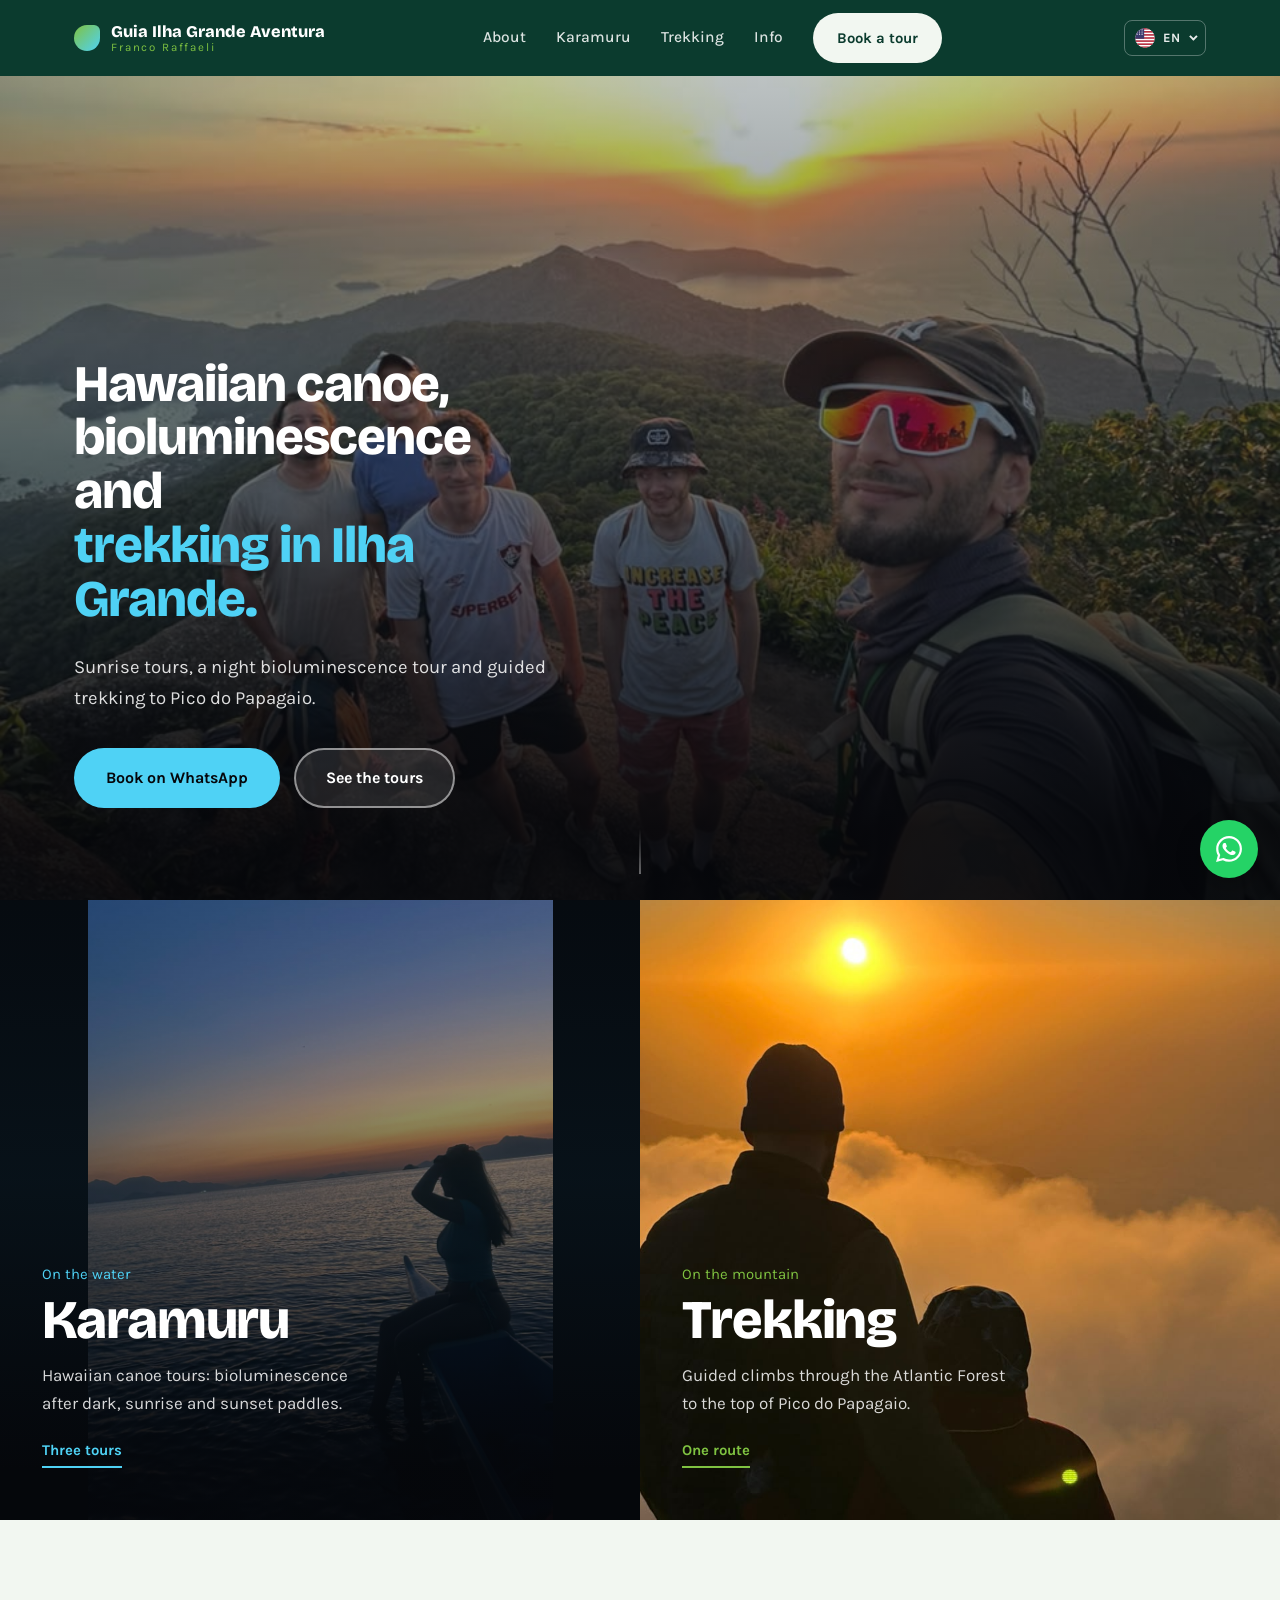
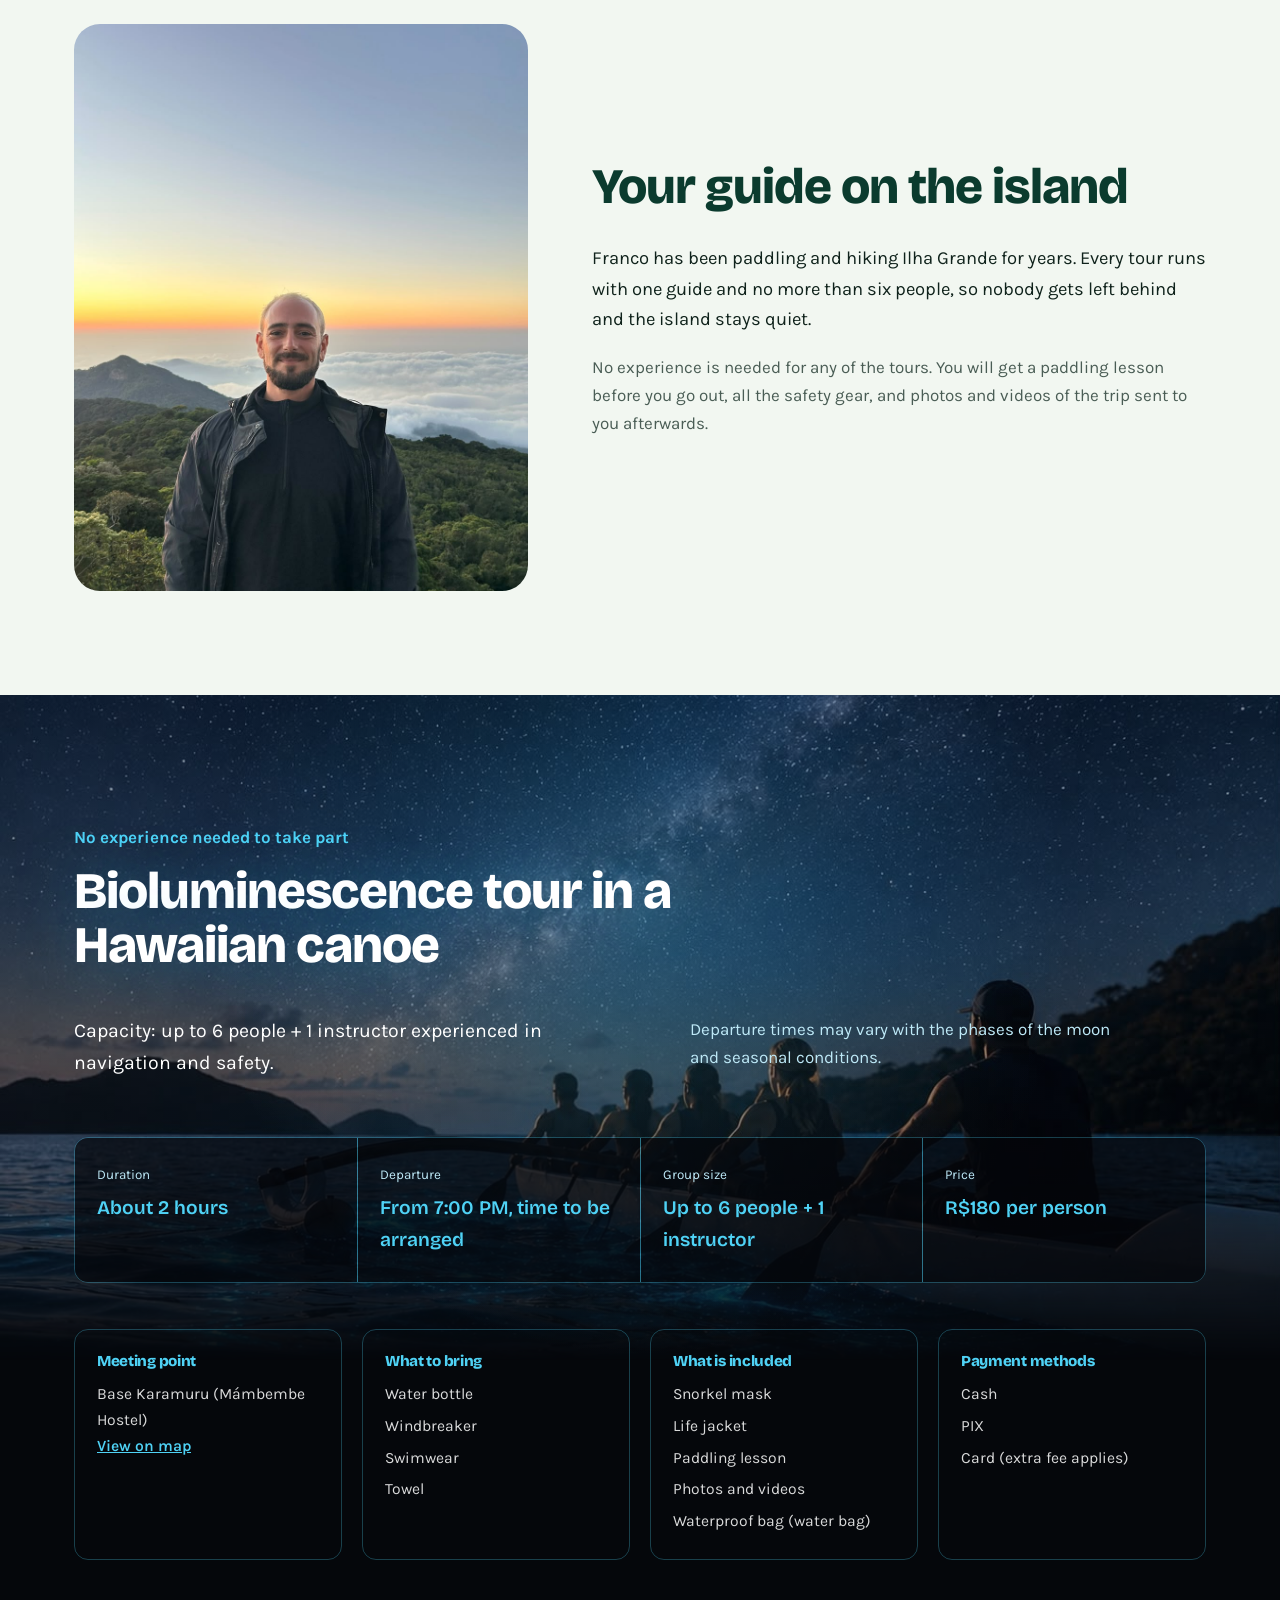
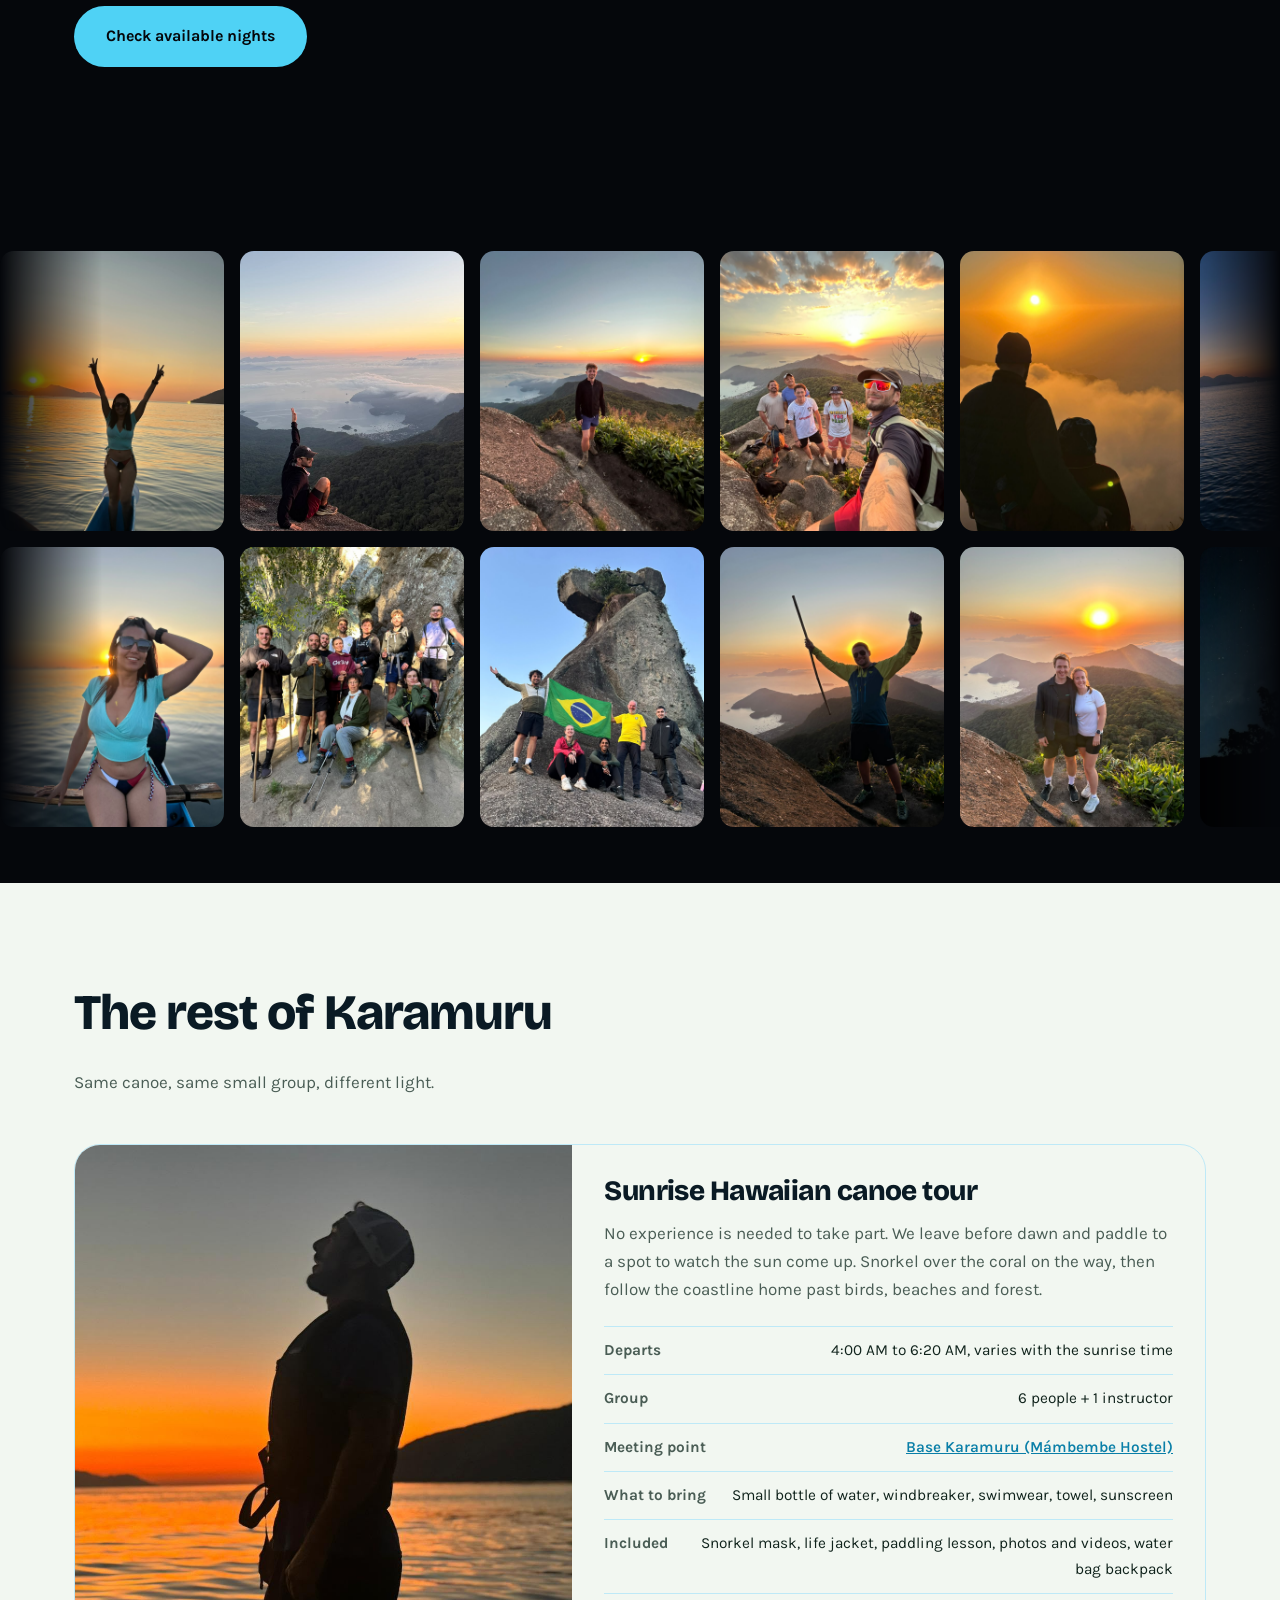
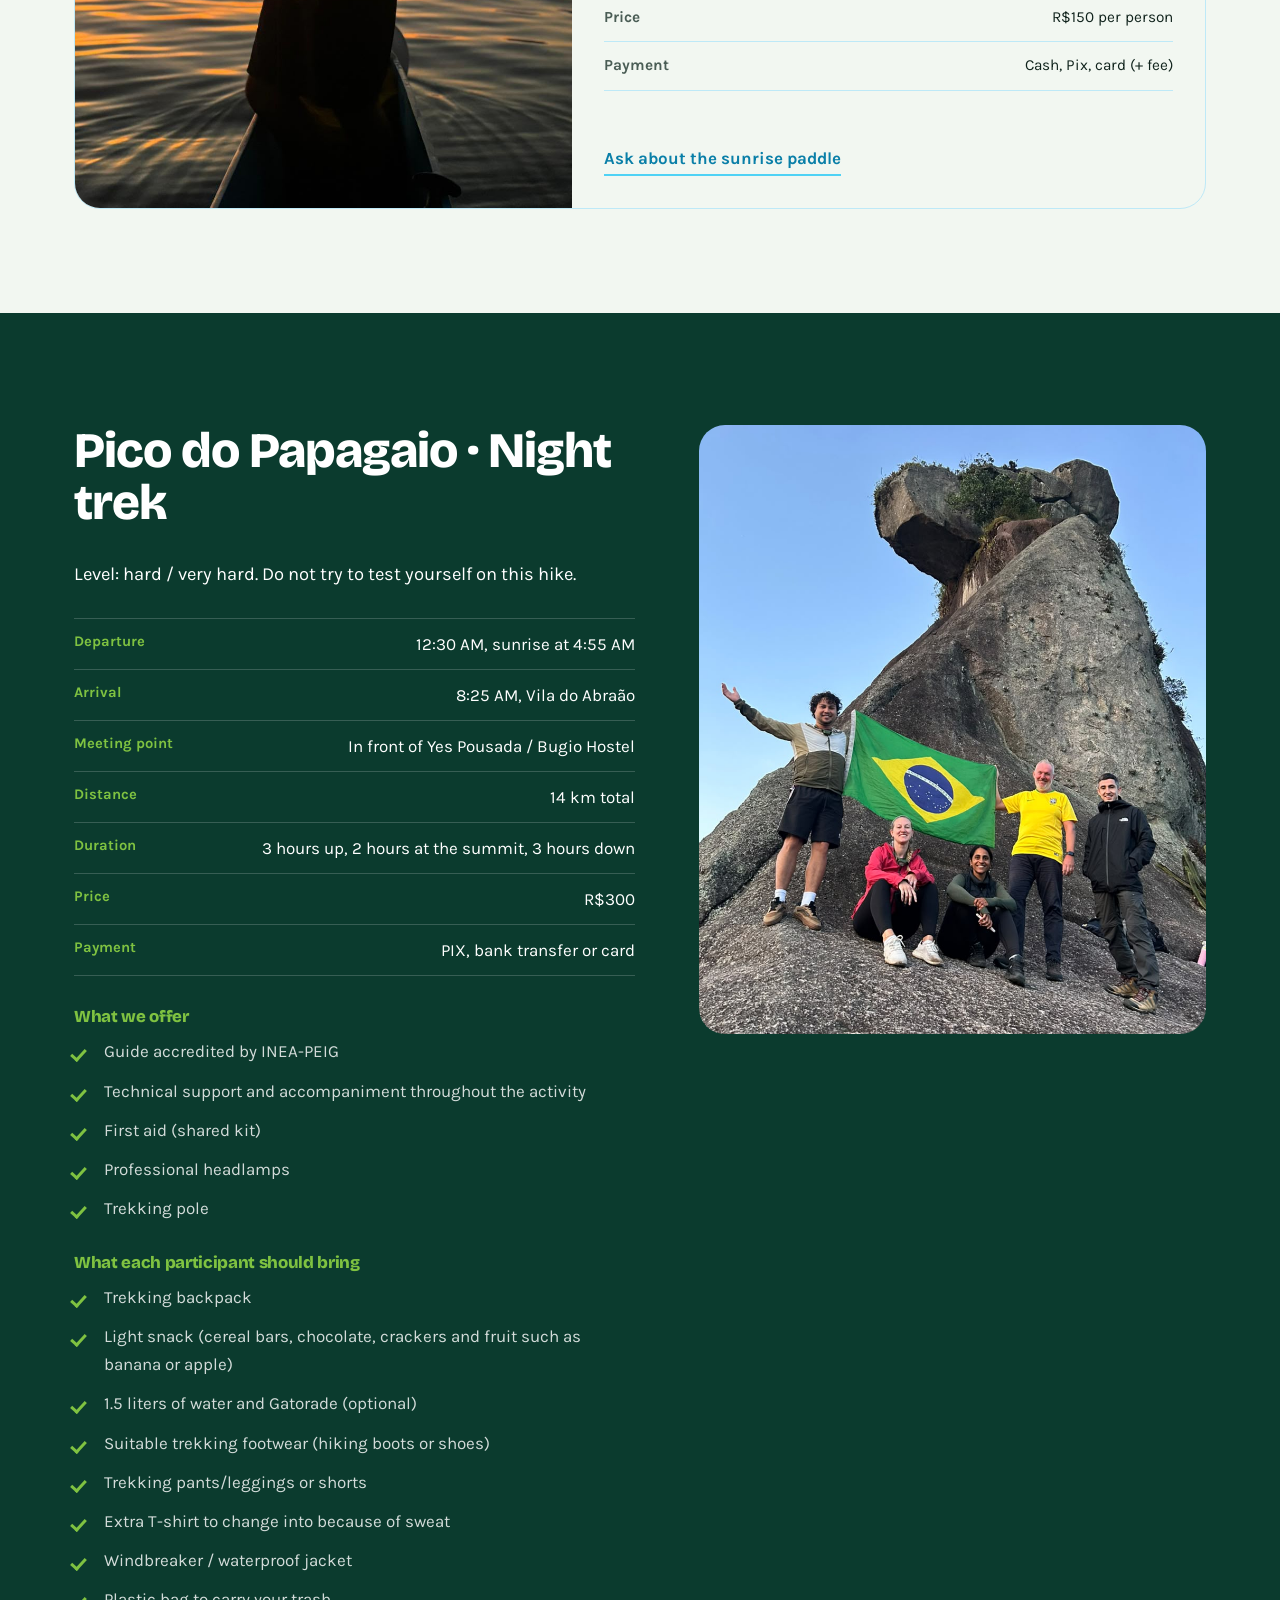
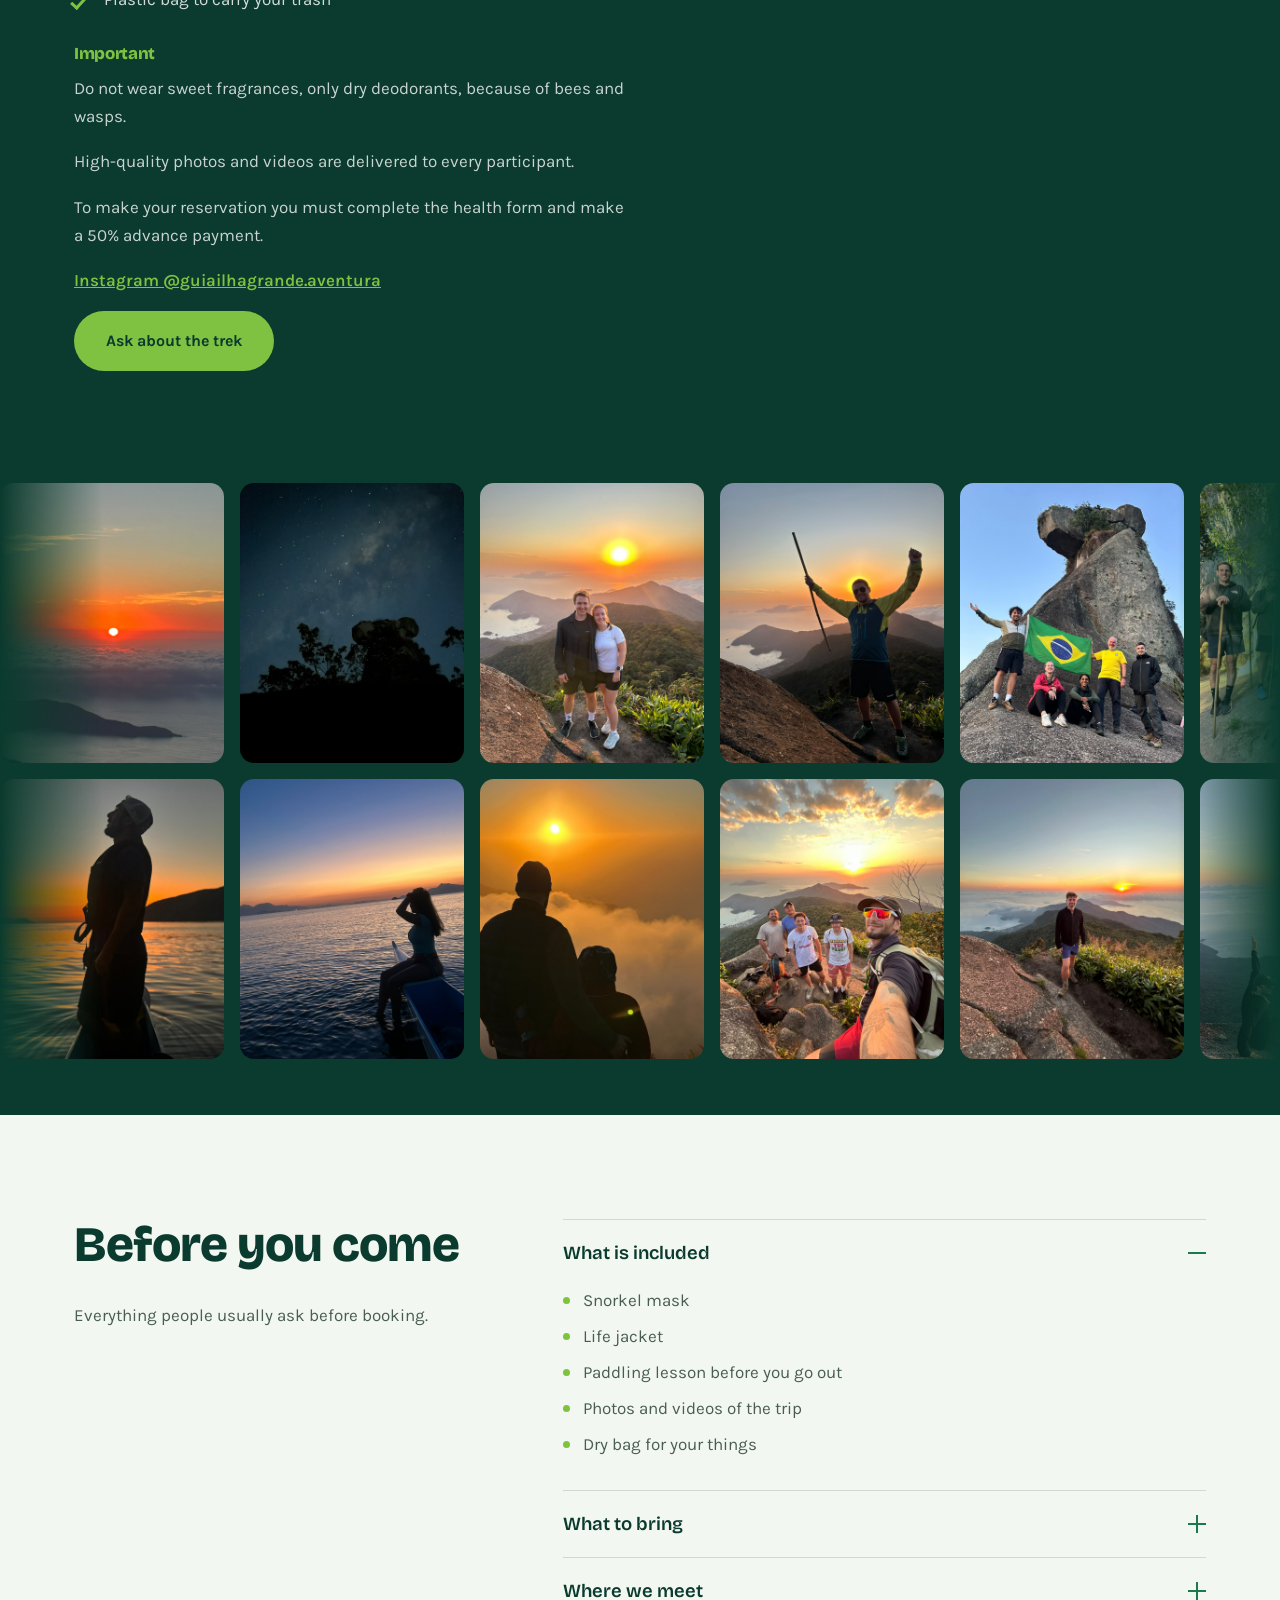
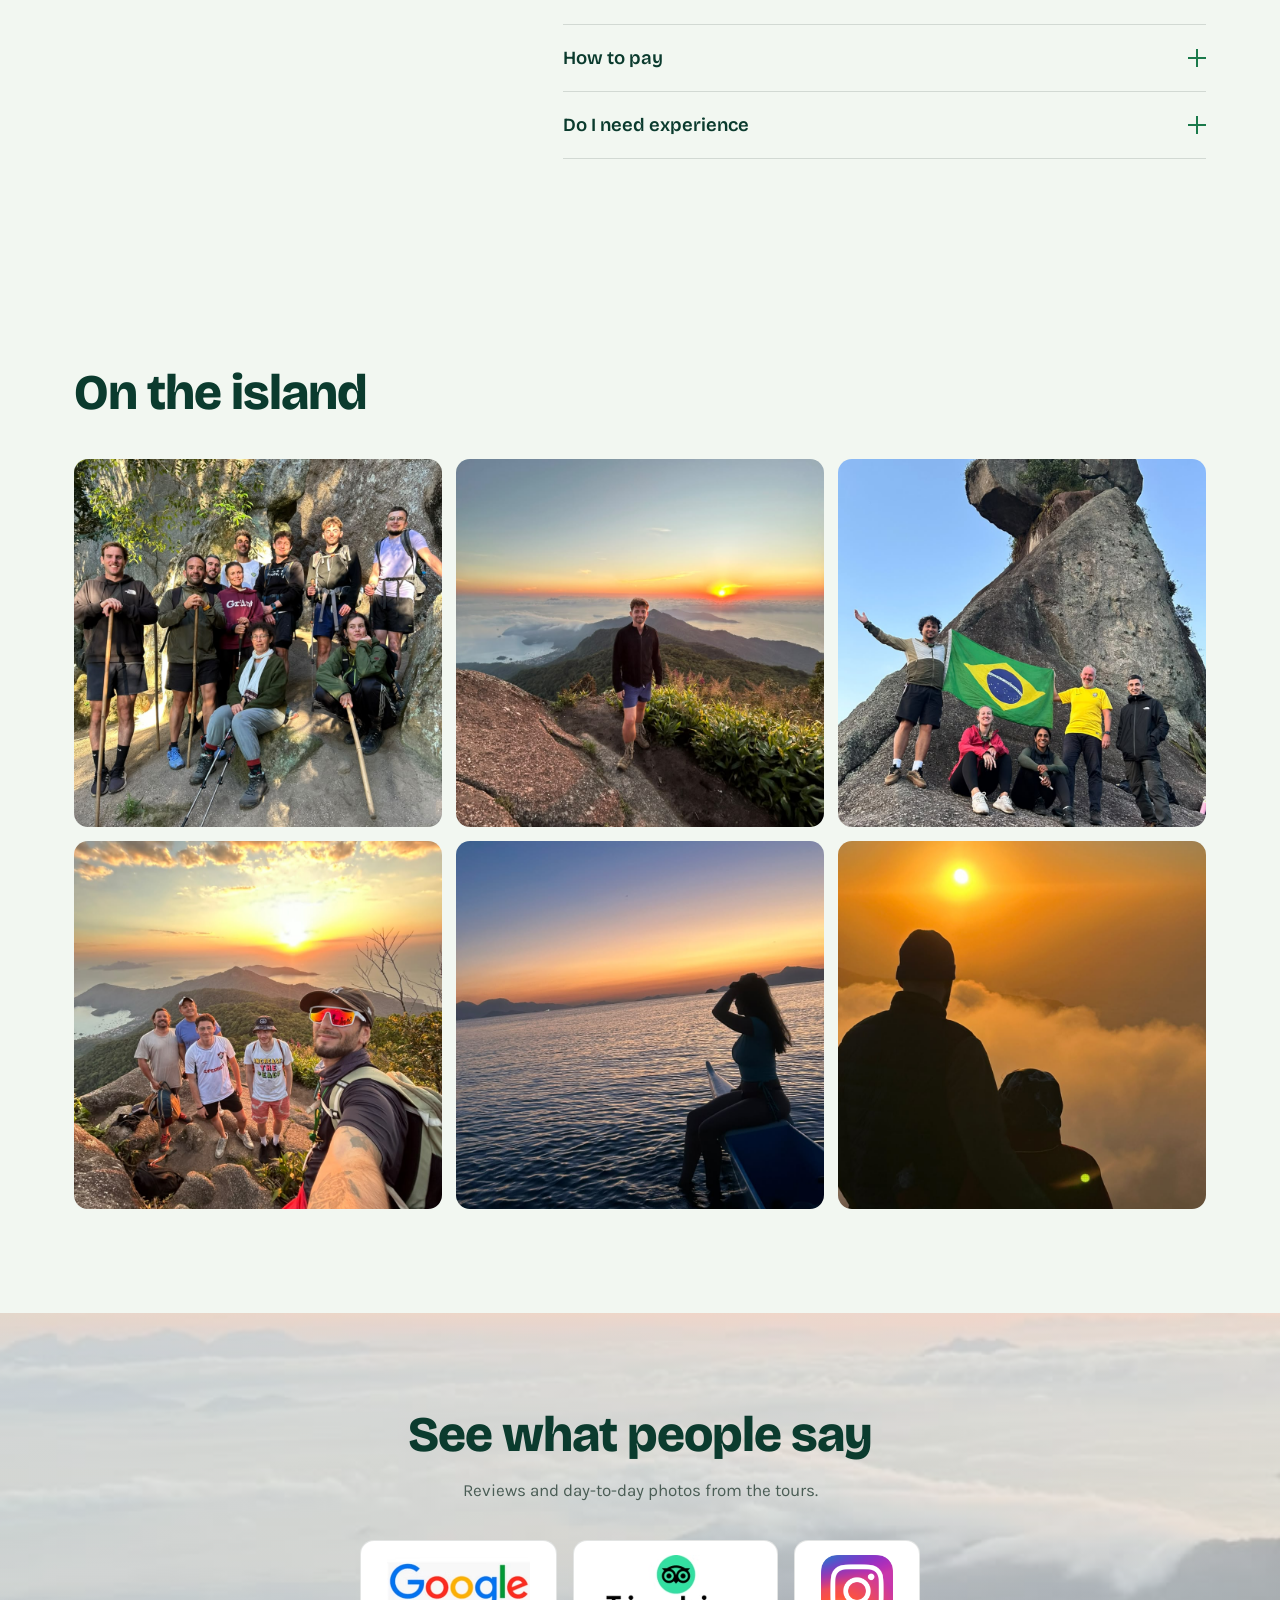
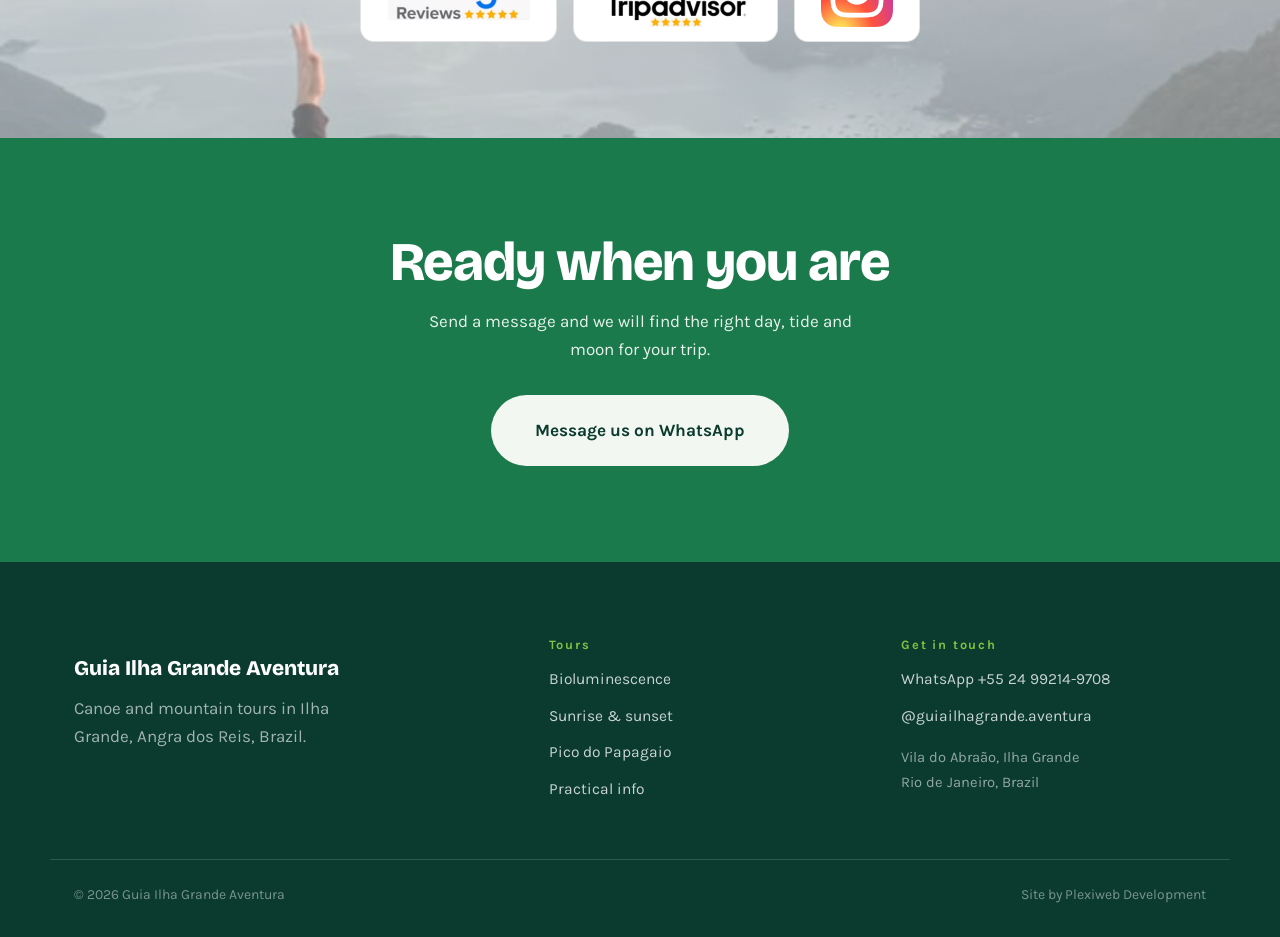
==== index.html @ 983dd250 "Selector de idioma desplegable, videos en tarjetas y ajustes de celular - Selector de idioma: lista " ====
<!DOCTYPE html>
<html lang="en">
<head>
<meta charset="UTF-8">
<meta name="viewport" content="width=device-width, initial-scale=1.0">
<!-- Google Tag Manager -->
<script>(function(w,d,s,l,i){w[l]=w[l]||[];w[l].push({'gtm.start':
new Date().getTime(),event:'gtm.js'});var f=d.getElementsByTagName(s)[0],
j=d.createElement(s),dl=l!='dataLayer'?'&l='+l:'';j.async=true;j.src=
'https://www.googletagmanager.com/gtm.js?id='+i+dl;f.parentNode.insertBefore(j,f);
})(window,document,'script','dataLayer','GTM-53CX2RSF');</script>
<!-- End Google Tag Manager -->

<!-- ==========================================================================
     COMENTARIO REEMPLAZO · SEO
     Cambiá el título y la descripción si querés otro enfoque.
     La descripción es lo que Google muestra debajo del título.
     ========================================================================== -->
<title>Guide Ilha Grande Adventure | Bioluminescent canoe and mountain tours</title>
<meta name="description" content="Small-group Hawaiian canoe and trekking tours in Ilha Grande, Brazil. Bioluminescent night paddles, sunrise trips and guided climbs to Pico do Papagaio.">
<meta name="theme-color" content="#0B3B2E">

<!-- ==========================================================================
     COMENTARIO REEMPLAZO · VISTA PREVIA AL COMPARTIR EL LINK
     Cuando alguien pega el link en WhatsApp o Instagram, se muestra esta info.
     Reemplazá la URL de og:url y og:image por las definitivas cuando publiques.
     La imagen debe ser de 1200x630 píxeles.
     ========================================================================== -->
<meta property="og:type" content="website">
<meta property="og:title" content="Guide Ilha Grande Adventure" data-i18n-attr="content:meta.ogtitle">
<meta property="og:description" content="Bioluminescent night paddles, sunrise canoe trips and guided treks in Ilha Grande, Brazil." data-i18n-attr="content:meta.ogdesc">
<meta property="og:url" content="https://uziel44.github.io/ilhagrande/">
<meta property="og:image" content="https://uziel44.github.io/ilhagrande/img/share-preview.jpg">
<meta property="og:locale" content="en_US">
<meta name="twitter:card" content="summary_large_image">

<link rel="icon" href="img/favicon.png" type="image/png">
<link rel="canonical" href="https://uziel44.github.io/ilhagrande/">

<link rel="preconnect" href="https://fonts.googleapis.com">
<link rel="preconnect" href="https://fonts.gstatic.com" crossorigin>
<link href="https://fonts.googleapis.com/css2?family=Bricolage+Grotesque:opsz,wght@12..96,400;12..96,600;12..96,800&family=Karla:wght@400;500;700&display=swap" rel="stylesheet">

<link rel="stylesheet" href="index.css?v=29">
</head>

<body>
<!-- Google Tag Manager (noscript) -->
<noscript><iframe src="https://www.googletagmanager.com/ns.html?id=GTM-53CX2RSF"
height="0" width="0" style="display:none;visibility:hidden"></iframe></noscript>
<!-- End Google Tag Manager (noscript) -->

<a class="skip-link" href="#main" data-i18n="skip">Skip to content</a>

<!-- ==========================================================================
     SECCIÓN 01 · HEADER FIJO
     ========================================================================== -->
<header class="site-header" id="siteHeader">
  <div class="wrap header__inner">

    <!-- COMENTARIO REEMPLAZO: si tenés logo gráfico, poné <img src="img/logo.svg" alt="Guia Ilha Grande Aventura"> acá dentro del <a> -->
    <a class="brand" href="#home">
      <span class="brand__mark" aria-hidden="true"></span>
      <span class="brand__text">
        <span class="brand__line1">Guia Ilha Grande Aventura</span>
        <span class="brand__line2">Franco Raffaeli</span>
      </span>
    </a>

    <nav class="nav" id="navMenu" aria-label="Main">
      <a class="nav__link" href="#about" data-i18n="nav.about">About</a>
      <a class="nav__link" href="#karamuru">Karamuru</a>
      <a class="nav__link" href="#trekking">Trekking</a>
      <a class="nav__link" href="#info">Info</a>
      <!-- COMENTARIO REEMPLAZO: número de WhatsApp. Formato: 55 + código de área + número, sin espacios ni signos. -->
      <a data-wa-key="wa.book" class="btn btn--light nav__cta" href="https://wa.me/5524992149708?text=Hi%20Franco%2C%20I%20was%20looking%20at%20the%20website..." target="_blank" rel="noopener" data-i18n="nav.book">Book a tour</a>
    </nav>

    <div class="lang" role="group" aria-label="Language" data-i18n-attr="aria-label:aria.lang">
      <button class="lang__toggle" type="button" aria-haspopup="listbox" aria-expanded="false" aria-label="Language" data-i18n-attr="aria-label:aria.lang">
        <span class="lang__current" data-lang-current><img class="lang__flag" src="img/flags/us.svg" alt="" width="20" height="20"><span>EN</span></span>
      </button>
      <div class="lang__list" role="listbox">
        <button class="lang__btn" type="button" role="option" lang="en" data-lang="en" aria-label="English" aria-pressed="true"><img class="lang__flag" src="img/flags/us.svg" alt="" width="20" height="20"><span>EN</span></button>
        <button class="lang__btn" type="button" role="option" lang="es" data-lang="es" aria-label="Español" aria-pressed="false"><img class="lang__flag" src="img/flags/es.svg" alt="" width="20" height="20"><span>ES</span></button>
        <button class="lang__btn" type="button" role="option" lang="pt" data-lang="pt" aria-label="Português" aria-pressed="false"><img class="lang__flag" src="img/flags/br.svg" alt="" width="20" height="20"><span>PT</span></button>
      </div>
    </div>

    <button class="burger" id="burger" aria-label="Open menu" aria-expanded="false" aria-controls="navMenu" data-i18n-attr="aria-label:aria.menu">
      <span></span><span></span><span></span>
    </button>

  </div>
</header>

<main id="main">

<!-- ==========================================================================
     SECCIÓN 02 · HERO
     ========================================================================== -->
<section class="hero" id="home">
  <!-- COMENTARIO REEMPLAZO: foto de fondo del hero. Editá la ruta en index.css, en la regla .hero__media -->
  <div class="hero__media" role="img" aria-label="Bioluminescent water around a Hawaiian canoe at night in Ilha Grande" data-i18n-attr="aria-label:aria.hero"></div>

  <div class="wrap hero__content">
    <h1 class="hero__title">
      <span class="line" data-i18n="hero.l1">Hawaiian canoe,</span>
      <span class="line" data-i18n="hero.l2">bioluminescence and</span>
      <span class="line" data-i18n="hero.l3">trekking in Ilha Grande.</span>
    </h1>
    <p class="hero__text" data-i18n="hero.text">
      Sunrise tours, a night bioluminescence tour and guided trekking
      to Pico do Papagaio.
    </p>
    <div class="hero__actions">
      <a data-wa-key="wa.book" class="btn btn--glow" href="https://wa.me/5524992149708?text=Hi%20Franco%2C%20I%20was%20looking%20at%20the%20website..." target="_blank" rel="noopener" data-i18n="hero.cta1">Book on WhatsApp</a>
      <a class="btn btn--ghost" href="#experiences" data-i18n="hero.cta2">See the tours</a>
    </div>
  </div>

  <a class="hero__scroll" href="#about" aria-label="Scroll to content" data-i18n-attr="aria-label:aria.scroll">
    <span class="hero__scroll-line" aria-hidden="true"></span>
  </a>
</section>

<!-- ==========================================================================
     SECCIÓN 04 · LAS DOS UNIDADES (bisagra verde / celeste)
     ========================================================================== -->
<section class="split" id="experiences">
  <h2 class="visually-hidden" data-i18n="split.h">Our two kinds of tours</h2>

  <a class="split__half split__half--water" href="#karamuru">
    <!-- COMENTARIO REEMPLAZO: foto de canoa -->
    <video class="split__img" autoplay muted loop playsinline preload="metadata" poster="11.jpeg" aria-hidden="true">
      <source src="img/biolumin.mp4" type="video/mp4">
    </video>
    <div class="split__body">
      <p class="split__kicker" data-i18n="split.k1">On the water</p>
      <h3 class="split__title" data-i18n="split.title1">Karamuru</h3>
      <p class="split__text" data-i18n="split.t1">Hawaiian canoe tours: bioluminescence after dark, sunrise and sunset paddles.</p>
      <span class="split__cue" data-i18n="split.c1">Three tours</span>
    </div>
  </a>

  <a class="split__half split__half--forest" href="#trekking">
    <!-- COMENTARIO REEMPLAZO: foto de montaña o sendero -->
    <video class="split__img" autoplay muted loop playsinline preload="metadata" poster="09.jpeg" aria-hidden="true">
      <source src="img/trek.mp4" type="video/mp4">
    </video>
    <div class="split__body">
      <p class="split__kicker" data-i18n="split.k2">On the mountain</p>
      <h3 class="split__title" data-i18n="split.title2">Trekking</h3>
      <p class="split__text" data-i18n="split.t2">Guided climbs through the Atlantic Forest to the top of Pico do Papagaio.</p>
      <span class="split__cue" data-i18n="split.c2">One route</span>
    </div>
  </a>
</section>


<!-- ==========================================================================
     SECCIÓN 03 · ABOUT / EL GUÍA
     ========================================================================== -->
<section class="about" id="about">
  <div class="wrap about__grid">

    <figure class="about__photo">
      <!-- COMENTARIO REEMPLAZO: foto de Franco. Formato vertical funciona mejor. -->
      <img src="img/franco.jpeg" alt="Franco Raffaeli, local guide in Ilha Grande" width="720" height="900" loading="lazy" data-i18n-attr="alt:alt.franco">
    </figure>

    <div class="about__body">
      <h2 class="h2" data-i18n="about.h">Your guide on the island</h2>
      <p class="lead" data-i18n="about.lead">
        Franco has been paddling and hiking Ilha Grande for years. Every tour runs
        with one guide and no more than six people, so nobody gets left behind and
        the island stays quiet.
      </p>
      <p data-i18n="about.p">
        No experience is needed for any of the tours. You will get a paddling lesson
        before you go out, all the safety gear, and photos and videos of the trip
        sent to you afterwards.
      </p>
    </div>

  </div>
</section>





<!-- ==========================================================================
     SECCIÓN 05 · BIOLUMINISCENCIA · PRODUCTO ESTRELLA
     Zona celeste sobre negro. Es la sección más importante de la web.
     ========================================================================== -->
<section class="glow" id="bioluminescence">
  <div class="glow__aura" aria-hidden="true"></div>

  <div class="wrap glow__inner">
    <p class="glow__kicker" data-i18n="glow.k">No experience needed to take part</p>

    <h2 class="glow__title" data-i18n="glow.h">Bioluminescence tour in a Hawaiian canoe</h2>

    <div class="glow__cols">
      <p class="glow__lead" data-i18n="glow.lead">
        Capacity: up to 6 people + 1 instructor experienced in navigation and safety.
      </p>
      <p class="glow__note" data-i18n="glow.note">
        Departure times may vary with the phases of the moon and seasonal conditions.
      </p>
    </div>

    <dl class="facts">
      <div class="facts__item">
        <dt data-i18n="f.dur">Duration</dt>
        <dd data-i18n="f.dur.v">About 2 hours</dd>
      </div>
      <div class="facts__item">
        <dt data-i18n="f.dep">Departure</dt>
        <dd data-i18n="f.dep.v">From 7:00 PM, time to be arranged</dd>
      </div>
      <div class="facts__item">
        <dt data-i18n="f.grp">Group size</dt>
        <dd data-i18n="f.grp.v">Up to 6 people + 1 instructor</dd>
      </div>
      <!-- COMENTARIO REEMPLAZO: si no querés publicar el precio, cambiá "R$180" por "Ask us" -->
      <div class="facts__item">
        <dt data-i18n="f.price">Price</dt>
        <dd data-i18n="f.price.v">R$180 per person</dd>
      </div>
    </dl>

    <div class="glow__info">
      <div class="glow__card">
        <h3 data-i18n="g.meet.h">Meeting point</h3>
        <p>Base Karamuru (Mámbembe Hostel)<br><a href="https://maps.app.goo.gl/CwGMLt3do7X1GwkY7?g_st=iwb" target="_blank" rel="noopener" data-i18n="g.meet.map">View on map</a></p>
      </div>
      <div class="glow__card">
        <h3 data-i18n="g.bring.h">What to bring</h3>
        <ul>
          <li data-i18n="g.b1">Water bottle</li>
          <li data-i18n="g.b2">Windbreaker</li>
          <li data-i18n="g.b3">Swimwear</li>
          <li data-i18n="g.b4">Towel</li>
        </ul>
      </div>
      <div class="glow__card">
        <h3 data-i18n="g.inc.h">What is included</h3>
        <ul>
          <li data-i18n="g.i1">Snorkel mask</li>
          <li data-i18n="g.i2">Life jacket</li>
          <li data-i18n="g.i3">Paddling lesson</li>
          <li data-i18n="g.i4">Photos and videos</li>
          <li data-i18n="g.i5">Waterproof bag (water bag)</li>
        </ul>
      </div>
      <div class="glow__card">
        <h3 data-i18n="g.pay.h">Payment methods</h3>
        <ul>
          <li data-i18n="g.p1">Cash</li>
          <li data-i18n="g.p2">PIX</li>
          <li data-i18n="g.p3">Card (extra fee applies)</li>
        </ul>
      </div>
    </div>

    <a data-wa-key="wa.glow" class="btn btn--glow" href="https://wa.me/5524992149708?text=Hi%20Franco%2C%20I%20was%20looking%20at%20the%20website..." target="_blank" rel="noopener" data-i18n="glow.cta">Check available nights</a>
  </div>
</section>


<!-- ==========================================================================
     CARRUSEL HORIZONTAL · 2 filas en sentidos contrarios (misma lógica que Miyen DJ)
     ========================================================================== -->
<section class="hcar">
  <div class="hcar__grid">
      <div class="hcar__col" aria-hidden="true">
        <div class="hcar__track ">
        <img src="01.jpeg" alt="" loading="lazy" decoding="async">
        <img src="03.jpeg" alt="" loading="lazy" decoding="async">
        <img src="05.jpeg" alt="" loading="lazy" decoding="async">
        <img src="07.jpeg" alt="" loading="lazy" decoding="async">
        <img src="09.jpeg" alt="" loading="lazy" decoding="async">
        <img src="11.jpeg" alt="" loading="lazy" decoding="async">
        <img src="13.jpeg" alt="" loading="lazy" decoding="async">
        <img src="01.jpeg" alt="" loading="lazy" decoding="async">
        <img src="03.jpeg" alt="" loading="lazy" decoding="async">
        <img src="05.jpeg" alt="" loading="lazy" decoding="async">
        <img src="07.jpeg" alt="" loading="lazy" decoding="async">
        <img src="09.jpeg" alt="" loading="lazy" decoding="async">
        <img src="11.jpeg" alt="" loading="lazy" decoding="async">
        <img src="13.jpeg" alt="" loading="lazy" decoding="async">
        </div>
      </div>
      <div class="hcar__col" aria-hidden="true">
        <div class="hcar__track hcar__track--down">
        <img src="02.jpeg" alt="" loading="lazy" decoding="async">
        <img src="04.jpeg" alt="" loading="lazy" decoding="async">
        <img src="06.jpeg" alt="" loading="lazy" decoding="async">
        <img src="08.jpeg" alt="" loading="lazy" decoding="async">
        <img src="10.jpeg" alt="" loading="lazy" decoding="async">
        <img src="12.jpeg" alt="" loading="lazy" decoding="async">
        <img src="14.jpeg" alt="" loading="lazy" decoding="async">
        <img src="02.jpeg" alt="" loading="lazy" decoding="async">
        <img src="04.jpeg" alt="" loading="lazy" decoding="async">
        <img src="06.jpeg" alt="" loading="lazy" decoding="async">
        <img src="08.jpeg" alt="" loading="lazy" decoding="async">
        <img src="10.jpeg" alt="" loading="lazy" decoding="async">
        <img src="12.jpeg" alt="" loading="lazy" decoding="async">
        <img src="14.jpeg" alt="" loading="lazy" decoding="async">
        </div>
      </div>
  </div>
</section>

<!-- ==========================================================================
     SECCIÓN 06 · KARAMURU · AMANECER Y ATARDECER
     ========================================================================== -->
<section class="tours" id="karamuru">
  <div class="wrap">
    <div class="section-head">
      <h2 class="h2" data-i18n="tours.h">The rest of Karamuru</h2>
      <p class="section-head__text" data-i18n="tours.t">
        Same canoe, same small group, different light.
      </p>
    </div>

    <div class="tours__grid">

      <article class="tour">
        <!-- COMENTARIO REEMPLAZO: foto del amanecer -->
        <img class="tour__img" src="13.jpeg" alt="Sunrise from a Hawaiian canoe in Ilha Grande" width="900" height="600" loading="lazy" data-i18n-attr="alt:alt.sunrise">
        <div class="tour__body">
          <h3 class="tour__title" data-i18n="sr.h">Sunrise Hawaiian canoe tour</h3>
          <p class="tour__text" data-i18n="sr.t">
            No experience is needed to take part. We leave before dawn and paddle to a spot to watch the sun come up.
            Snorkel over the coral on the way, then follow the coastline home
            past birds, beaches and forest.
          </p>
          <ul class="tour__meta">
            <li data-i18n="sr.m1"><span>Departs</span> 4:00 AM to 6:20 AM, varies with the sunrise time</li>
            <li data-i18n="sr.m2"><span>Group</span> 6 people + 1 instructor</li>
            <li><span data-i18n="sr.m4">Meeting point</span> <a href="https://maps.app.goo.gl/CwGMLt3do7X1GwkY7?g_st=iwb" target="_blank" rel="noopener">Base Karamuru (Mámbembe Hostel)</a></li>
            <li data-i18n="sr.m5"><span>What to bring</span> Small bottle of water, windbreaker, swimwear, towel, sunscreen</li>
            <li data-i18n="sr.m6"><span>Included</span> Snorkel mask, life jacket, paddling lesson, photos and videos, water bag backpack</li>
            <li data-i18n="sr.m3"><span>Price</span> R$150 per person</li>
            <li data-i18n="sr.m7"><span>Payment</span> Cash, Pix, card (+ fee)</li>
          </ul>
          <a data-wa-key="wa.sunrise" class="link-cta" href="https://wa.me/5524992149708?text=Hi%20Franco%2C%20I%20was%20looking%20at%20the%20website..." target="_blank" rel="noopener" data-i18n="sr.cta">Ask about the sunrise paddle</a>
        </div>
      </article>


    </div>
  </div>
</section>


<!-- ==========================================================================
     SECCIÓN 07 · TREKKING · PICO DO PAPAGAIO
     ========================================================================== -->
<section class="trek" id="trekking">
  <div class="wrap trek__grid">

    <div class="trek__body">
      <h2 class="h2 h2--light" data-i18n="trek.h">Pico do Papagaio · Night trek</h2>
      <p class="lead" data-i18n="trek.lead">Level: hard / very hard. Do not try to test yourself on this hike.</p>

      <dl class="trek__meta">
        <div><dt data-i18n="tk.dep">Departure</dt><dd data-i18n="tk.dep.v">12:30 AM, sunrise at 4:55 AM</dd></div>
        <div><dt data-i18n="tk.arr">Arrival</dt><dd data-i18n="tk.arr.v">8:25 AM, Vila do Abraão</dd></div>
        <div><dt data-i18n="tk.meet">Meeting point</dt><dd data-i18n="tk.meet.v">In front of Yes Pousada / Bugio Hostel</dd></div>
        <div><dt data-i18n="tk.dist">Distance</dt><dd data-i18n="tk.dist.v">14 km total</dd></div>
        <div><dt data-i18n="tk.dur">Duration</dt><dd data-i18n="tk.dur.v">3 hours up, 2 hours at the summit, 3 hours down</dd></div>
        <div><dt data-i18n="tk.price">Price</dt><dd data-i18n="tk.price.v">R$300</dd></div>
        <div><dt data-i18n="tk.pay">Payment</dt><dd data-i18n="tk.pay.v">PIX, bank transfer or card</dd></div>
      </dl>

      <h3 class="trek__h" data-i18n="tk.off.h">What we offer</h3>
      <ul class="ticks ticks--light">
          <li data-i18n="tk.o1">Guide accredited by INEA-PEIG</li>
          <li data-i18n="tk.o2">Technical support and accompaniment throughout the activity</li>
          <li data-i18n="tk.o3">First aid (shared kit)</li>
          <li data-i18n="tk.o4">Professional headlamps</li>
          <li data-i18n="tk.o5">Trekking pole</li>
      </ul>

      <h3 class="trek__h" data-i18n="tk.bring.h">What each participant should bring</h3>
      <ul class="ticks ticks--light">
          <li data-i18n="tk.b1">Trekking backpack</li>
          <li data-i18n="tk.b2">Light snack (cereal bars, chocolate, crackers and fruit such as banana or apple)</li>
          <li data-i18n="tk.b3">1.5 liters of water and Gatorade (optional)</li>
          <li data-i18n="tk.b4">Suitable trekking footwear (hiking boots or shoes)</li>
          <li data-i18n="tk.b5">Trekking pants/leggings or shorts</li>
          <li data-i18n="tk.b6">Extra T-shirt to change into because of sweat</li>
          <li data-i18n="tk.b7">Windbreaker / waterproof jacket</li>
          <li data-i18n="tk.b8">Plastic bag to carry your trash</li>
      </ul>

      <h3 class="trek__h" data-i18n="tk.imp.h">Important</h3>
      <p data-i18n="tk.imp">Do not wear sweet fragrances, only dry deodorants, because of bees and wasps.</p>
      <p data-i18n="trek.p">High-quality photos and videos are delivered to every participant.</p>
      <p data-i18n="tk.book">To make your reservation you must complete the health form and make a 50% advance payment.</p>
      <p><a href="https://www.instagram.com/guiailhagrande.aventura/" target="_blank" rel="noopener">Instagram @guiailhagrande.aventura</a></p>

      <a data-wa-key="wa.trek" class="btn btn--frond" href="https://wa.me/5524992149708?text=Hi%20Franco%2C%20I%20was%20looking%20at%20the%20website..." target="_blank" rel="noopener" data-i18n="trek.cta">Ask about the trek</a>
    </div>

    <figure class="trek__photo">
      <!-- COMENTARIO REEMPLAZO: foto de la cima o del sendero -->
      <img src="06.jpeg" alt="Panoramic view from Pico do Papagaio over Ilha Grande" width="1000" height="1200" loading="lazy" data-i18n-attr="alt:alt.trek">
    </figure>

  </div>
</section>


<!-- ==========================================================================
     CARRUSEL HORIZONTAL 2 · al final de Trekking (fondo verde)
     ========================================================================== -->
<section class="hcar hcar--forest">
  <div class="hcar__grid">
      <div class="hcar__col" aria-hidden="true">
        <div class="hcar__track">
        <img src="14.jpeg" alt="" loading="lazy" decoding="async">
        <img src="12.jpeg" alt="" loading="lazy" decoding="async">
        <img src="10.jpeg" alt="" loading="lazy" decoding="async">
        <img src="08.jpeg" alt="" loading="lazy" decoding="async">
        <img src="06.jpeg" alt="" loading="lazy" decoding="async">
        <img src="04.jpeg" alt="" loading="lazy" decoding="async">
        <img src="02.jpeg" alt="" loading="lazy" decoding="async">
        <img src="14.jpeg" alt="" loading="lazy" decoding="async">
        <img src="12.jpeg" alt="" loading="lazy" decoding="async">
        <img src="10.jpeg" alt="" loading="lazy" decoding="async">
        <img src="08.jpeg" alt="" loading="lazy" decoding="async">
        <img src="06.jpeg" alt="" loading="lazy" decoding="async">
        <img src="04.jpeg" alt="" loading="lazy" decoding="async">
        <img src="02.jpeg" alt="" loading="lazy" decoding="async">
        </div>
      </div>
      <div class="hcar__col" aria-hidden="true">
        <div class="hcar__track hcar__track--down">
        <img src="13.jpeg" alt="" loading="lazy" decoding="async">
        <img src="11.jpeg" alt="" loading="lazy" decoding="async">
        <img src="09.jpeg" alt="" loading="lazy" decoding="async">
        <img src="07.jpeg" alt="" loading="lazy" decoding="async">
        <img src="05.jpeg" alt="" loading="lazy" decoding="async">
        <img src="03.jpeg" alt="" loading="lazy" decoding="async">
        <img src="01.jpeg" alt="" loading="lazy" decoding="async">
        <img src="13.jpeg" alt="" loading="lazy" decoding="async">
        <img src="11.jpeg" alt="" loading="lazy" decoding="async">
        <img src="09.jpeg" alt="" loading="lazy" decoding="async">
        <img src="07.jpeg" alt="" loading="lazy" decoding="async">
        <img src="05.jpeg" alt="" loading="lazy" decoding="async">
        <img src="03.jpeg" alt="" loading="lazy" decoding="async">
        <img src="01.jpeg" alt="" loading="lazy" decoding="async">
        </div>
      </div>
  </div>
</section>

<!-- ==========================================================================
     SECCIÓN 08 · PRACTICAL INFO · ACORDEÓN
     ========================================================================== -->
<section class="info" id="info">
  <div class="wrap info__grid">

    <div class="info__intro">
      <h2 class="h2" data-i18n="info.h">Before you come</h2>
      <p data-i18n="info.p">Everything people usually ask before booking.</p>
    </div>

    <div class="accordion" id="accordion">

      <div class="acc">
        <button class="acc__head" type="button" aria-expanded="true" data-acc="a1">
          <span data-i18n="a1.h">What is included</span>
          <span class="acc__icon" aria-hidden="true"></span>
        </button>
        <div class="acc__panel" id="a1">
          <div class="acc__inner">
            <ul>
              <li data-i18n="a1.1">Snorkel mask</li>
              <li data-i18n="a1.2">Life jacket</li>
              <li data-i18n="a1.3">Paddling lesson before you go out</li>
              <li data-i18n="a1.4">Photos and videos of the trip</li>
              <li data-i18n="a1.5">Dry bag for your things</li>
            </ul>
          </div>
        </div>
      </div>

      <div class="acc">
        <button class="acc__head" type="button" aria-expanded="false" data-acc="a2">
          <span data-i18n="a2.h">What to bring</span>
          <span class="acc__icon" aria-hidden="true"></span>
        </button>
        <div class="acc__panel" id="a2">
          <div class="acc__inner">
            <p data-i18n="a2.1">A small bottle of water, a windbreaker, swimwear and a towel.</p>
            <p data-i18n="a2.2">For the sunrise paddle, bring sunscreen as well.</p>
          </div>
        </div>
      </div>

      <div class="acc">
        <button class="acc__head" type="button" aria-expanded="false" data-acc="a3">
          <span data-i18n="a3.h">Where we meet</span>
          <span class="acc__icon" aria-hidden="true"></span>
        </button>
        <div class="acc__panel" id="a3">
          <div class="acc__inner">
            <p data-i18n="a3.1">Base Karamuru (Mámbembe Hostel), Vila do Abraão, Ilha Grande.</p>
            <p><a class="link-cta" href="https://maps.app.goo.gl/CwGMLt3do7X1GwkY7?g_st=iwb" target="_blank" rel="noopener" data-i18n="a3.2">Open the meeting point in Google Maps</a></p>
          </div>
        </div>
      </div>

      <div class="acc">
        <button class="acc__head" type="button" aria-expanded="false" data-acc="a4">
          <span data-i18n="a4.h">How to pay</span>
          <span class="acc__icon" aria-hidden="true"></span>
        </button>
        <div class="acc__panel" id="a4">
          <div class="acc__inner">
            <p data-i18n="a4.1">Cash, Pix, or card with a small processing fee.</p>
            <p data-i18n="a4.2">You pay on the day, at the meeting point.</p>
          </div>
        </div>
      </div>

      <div class="acc">
        <button class="acc__head" type="button" aria-expanded="false" data-acc="a5">
          <span data-i18n="a5.h">Do I need experience</span>
          <span class="acc__icon" aria-hidden="true"></span>
        </button>
        <div class="acc__panel" id="a5">
          <div class="acc__inner">
            <p data-i18n="a5.1">No. None of the tours need previous experience.</p>
            <p data-i18n="a5.2">Every canoe trip starts with a paddling lesson, and the guide is with the group the whole time.</p>
          </div>
        </div>
      </div>

    </div>
  </div>
</section>


<!-- ==========================================================================
     SECCIÓN 09 · GALERÍA
     ========================================================================== -->
<section class="gallery">
  <div class="wrap">
    <h2 class="h2 gallery__title" data-i18n="gal.h">On the island</h2>

    <!-- COMENTARIO REEMPLAZO: reemplazá las 6 fotos. Cuadradas o casi cuadradas funcionan mejor. -->
    <div class="gallery__grid">
      <img src="04.jpeg" alt="Canoe group on the water" width="800" height="800" loading="lazy" data-i18n-attr="alt:alt.g1">
      <img src="05.jpeg" alt="Forest trail in Ilha Grande" width="800" height="800" loading="lazy" data-i18n-attr="alt:alt.g2">
      <img src="06.jpeg" alt="Snorkelling over coral" width="800" height="800" loading="lazy" data-i18n-attr="alt:alt.g3">
      <img src="07.jpeg" alt="View from the summit" width="800" height="800" loading="lazy" data-i18n-attr="alt:alt.g4">
      <img src="11.jpeg" alt="Sunset from the canoe" width="800" height="800" loading="lazy" data-i18n-attr="alt:alt.g5">
      <img src="09.jpeg" alt="Beach in Ilha Grande" width="800" height="800" loading="lazy" data-i18n-attr="alt:alt.g6">
    </div>
  </div>
</section>


<!-- ==========================================================================
     SECCIÓN 10 · CONFIANZA
     Muestra dónde se puede verificar la operación. Sin testimonios inventados.

     COMENTARIO REEMPLAZO: cuando tengas 3 reseñas REALES de clientes,
     descomentá el bloque de testimonios que está más abajo y completalo.
     ========================================================================== -->
<section class="trust">
  <div class="wrap">
    <h2 class="h2 trust__title" data-i18n="trust.h">See what people say</h2>
    <p class="trust__text" data-i18n="trust.p">Reviews and day-to-day photos from the tours.</p>

    <div class="trust__links">
      <a class="trust__logo" href="https://maps.app.goo.gl/CwGMLt3do7X1GwkY7?g_st=iwb" target="_blank" rel="noopener">
        <img src="img/google.avif" alt="Google Reviews" height="90" loading="lazy">
      </a>
      <a class="trust__logo" href="https://www.tripadvisor.com.br/Attraction_Review-g303497-d1752263-Reviews-Pico_do_Papagaio-Ilha_Grande_Angra_Dos_Reis_State_of_Rio_de_Janeiro.html" target="_blank" rel="noopener">
        <img src="img/trip.avif" alt="Tripadvisor" height="90" loading="lazy">
      </a>
      <a class="trust__logo" href="https://www.instagram.com/karamuru.ig" target="_blank" rel="noopener">
        <img src="img/insta.png" alt="Instagram @karamuru.ig" height="90" loading="lazy">
      </a>
    </div>

    <!--
    BLOQUE DE TESTIMONIOS · DESCOMENTAR CUANDO TENGAS RESEÑAS REALES
    <div class="quotes">
      <blockquote class="quote">
        <p>Texto real de la reseña.</p>
        <cite>Nombre, País</cite>
      </blockquote>
      <blockquote class="quote">
        <p>Texto real de la reseña.</p>
        <cite>Nombre, País</cite>
      </blockquote>
      <blockquote class="quote">
        <p>Texto real de la reseña.</p>
        <cite>Nombre, País</cite>
      </blockquote>
    </div>
    -->
  </div>
</section>


<!-- ==========================================================================
     SECCIÓN 11 · CTA FINAL
     ========================================================================== -->
<section class="cta" id="book">
  <div class="wrap cta__inner">
    <h2 class="cta__title" data-i18n="cta.h">Ready when you are</h2>
    <p class="cta__text" data-i18n="cta.t">
      Send a message and we will find the right day, tide and moon for your trip.
    </p>
    <a data-wa-key="wa.book" class="btn btn--light btn--big" href="https://wa.me/5524992149708?text=Hi%20Franco%2C%20I%20was%20looking%20at%20the%20website..." target="_blank" rel="noopener" data-i18n="cta.b">Message us on WhatsApp</a>
  </div>
</section>

</main>


<!-- ==========================================================================
     SECCIÓN 12 · FOOTER
     ========================================================================== -->
<footer class="site-footer">
  <div class="wrap footer__grid">

    <div class="footer__brand">
      <span class="brand__mark" aria-hidden="true"></span>
      <p class="footer__name">Guia Ilha Grande Aventura</p>
      <p class="footer__blurb" data-i18n="foot.blurb">
        Canoe and mountain tours in Ilha Grande, Angra dos Reis, Brazil.
      </p>
    </div>

    <nav class="footer__col" aria-label="Footer">
      <h3 class="footer__head" data-i18n="foot.tours">Tours</h3>
      <a href="#bioluminescence" data-i18n="foot.l1">Bioluminescence</a>
      <a href="#karamuru" data-i18n="foot.l2">Sunrise &amp; sunset</a>
      <a href="#trekking">Pico do Papagaio</a>
      <a href="#info" data-i18n="foot.l4">Practical info</a>
    </nav>

    <div class="footer__col">
      <h3 class="footer__head" data-i18n="foot.touch">Get in touch</h3>
      <!-- COMENTARIO REEMPLAZO: número de WhatsApp definitivo en el href y en el texto -->
      <a data-wa-key="wa.book" href="https://wa.me/5524992149708?text=Hi%20Franco%2C%20I%20was%20looking%20at%20the%20website..." target="_blank" rel="noopener">WhatsApp +55 24 99214-9708</a>
      <a href="https://www.instagram.com/guiailhagrande.aventura" target="_blank" rel="noopener">@guiailhagrande.aventura</a>
      <p class="footer__plain" data-i18n="foot.addr">Vila do Abraão, Ilha Grande<br>Rio de Janeiro, Brazil</p>
    </div>

  </div>

  <div class="wrap footer__base">
    <p>&copy; <span id="year">2026</span> Guia Ilha Grande Aventura</p>
    <p data-i18n="foot.site">Site by Plexiweb Development</p>
  </div>
</footer>


<!-- Botón flotante de WhatsApp -->
<a data-wa-key="wa.book" class="wa" href="https://wa.me/5524992149708?text=Hi%20Franco%2C%20I%20was%20looking%20at%20the%20website..." target="_blank" rel="noopener" aria-label="Message us on WhatsApp" data-i18n-attr="aria-label:aria.wa">
  <svg viewBox="0 0 24 24" width="26" height="26" fill="currentColor" aria-hidden="true">
    <path d="M17.472 14.382c-.297-.149-1.758-.867-2.03-.967-.273-.099-.471-.148-.67.15-.197.297-.767.966-.94 1.164-.173.199-.347.223-.644.075-.297-.15-1.255-.463-2.39-1.475-.883-.788-1.48-1.761-1.653-2.059-.173-.297-.018-.458.13-.606.134-.133.298-.347.446-.52.149-.174.198-.298.298-.497.099-.198.05-.371-.025-.52-.075-.149-.669-1.612-.916-2.207-.242-.579-.487-.5-.669-.51-.173-.008-.371-.01-.57-.01-.198 0-.52.074-.792.372-.272.297-1.04 1.016-1.04 2.479 0 1.462 1.065 2.875 1.213 3.074.149.198 2.096 3.2 5.077 4.487.709.306 1.262.489 1.694.625.712.227 1.36.195 1.871.118.571-.085 1.758-.719 2.006-1.413.248-.694.248-1.289.173-1.413-.074-.124-.272-.198-.57-.347M12.05 21.785h-.004a9.87 9.87 0 01-5.031-1.378l-.361-.214-3.741.982.998-3.648-.235-.374a9.86 9.86 0 01-1.51-5.26c.001-5.45 4.436-9.884 9.888-9.884 2.64 0 5.122 1.03 6.988 2.898a9.825 9.825 0 012.893 6.994c-.003 5.45-4.437 9.884-9.885 9.884m8.413-18.297A11.815 11.815 0 0012.05 0C5.495 0 .16 5.335.157 11.892c0 2.096.547 4.142 1.588 5.945L.057 24l6.305-1.654a11.882 11.882 0 005.683 1.448h.005c6.554 0 11.89-5.335 11.893-11.893a11.821 11.821 0 00-3.48-8.413z"/>
  </svg>
</a>

<script src="i18n.js?v=24"></script>
<script src="index.js?v=3" defer></script>
</body>
</html>
---- index.css ----
/* ==========================================================================
   GUIA ILHA GRANDE AVENTURA
   Hoja de estilos única.

   ORGANIZACIÓN DEL ARCHIVO
   1.  Variables (las dos paletas)
   2.  Reset y base
   3.  Utilidades y componentes compartidos
   4.  Header y navegación
   5.  Hero
   6.  About
   7.  Split (las dos unidades)
   8.  Bioluminiscencia  ← zona celeste sobre negro
   9.  Tours de canoa    ← zona celeste
   10. Trekking          ← zona verde
   11. Info / acordeón
   12. Galería
   13. Confianza
   14. CTA final
   15. Footer y botón flotante
   16. Responsive
   ========================================================================== */


/* ==========================================================================
   1. VARIABLES
   COMENTARIO REEMPLAZO: acá cambiás TODOS los colores de la web de una vez.
   ========================================================================== */
:root {

  /* --- ZONA A · Verde selva. Marca general y trekking --- */
  --forest:  #0B3B2E;   /* verde profundo, fondos plenos */
  --jungle:  #1B7A4B;   /* verde tropical, botones y enlaces */
  --frond:   #7FC241;   /* verde fresco, acentos */
  --mist:    #F2F7F1;   /* fondo claro con tinte verde */
  --paper:   #F2F7F1;
  --ink:     #10231C;   /* texto principal */
  --ink-soft:#4A5D55;   /* texto secundario */

  /* --- ZONA B · Karamuru. Celeste, blanco y negro --- */
  --abyss:   #05070B;   /* negro de la noche */
  --glow:    #4FD2F5;   /* celeste brillante */
  --shallow: #BEE9F7;   /* celeste claro para textos */
  --deep-sea:#0A1A24;   /* azul casi negro, fondos secundarios */

  /* --- Medidas --- */
  --wrap: 1180px;
  --pad: 24px;
  --radius: 14px;
  --radius-lg: 26px;

  /* --- Tipografía --- */
  --display: "Bricolage Grotesque", Georgia, serif;
  --body: "Karla", system-ui, -apple-system, sans-serif;
}


/* ==========================================================================
   2. RESET Y BASE
   ========================================================================== */
*, *::before, *::after { box-sizing: border-box; }

html {
  scroll-behavior: smooth;
  /* compensa la altura del header fijo al saltar a una sección */
  scroll-padding-top: 84px;
}

body {
  margin: 0;
  font-family: var(--body);
  font-size: 17px;
  line-height: 1.65;
  color: var(--ink);
  background: var(--paper);
  -webkit-font-smoothing: antialiased;
}

/* height:auto es imprescindible: las imágenes llevan atributos width y height
   en el HTML (sirven para que la página no salte al cargar), y sin esta línea
   esa altura fija le gana al aspect-ratio y las fotos salen deformadas. */
img { max-width: 100%; height: auto; display: block; }

a { color: inherit; }

h1, h2, h3 {
  font-family: var(--display);
  font-weight: 800;
  line-height: 1.05;
  letter-spacing: -0.02em;
  margin: 0;
}

p { margin: 0 0 1em; }

ul { margin: 0; padding: 0; list-style: none; }

:focus-visible {
  outline: 3px solid var(--frond);
  outline-offset: 3px;
}

.skip-link {
  position: absolute;
  left: -9999px;
  top: 0;
  background: var(--forest);
  color: #fff;
  padding: 12px 18px;
  z-index: 200;
}
.skip-link:focus { left: 0; }

.visually-hidden {
  position: absolute;
  width: 1px; height: 1px;
  overflow: hidden;
  clip: rect(0 0 0 0);
  white-space: nowrap;
}


/* ==========================================================================
   3. UTILIDADES Y COMPONENTES COMPARTIDOS
   ========================================================================== */
.wrap {
  width: 100%;
  max-width: var(--wrap);
  margin: 0 auto;
  padding: 0 var(--pad);
}

/* Sin esto, una foto grande agranda su columna y descuadra la grilla.
   Es el error de maquetación más común con CSS Grid e imágenes. */
.about__grid > *,
.trek__grid > *,
.info__grid > *,
.tours__grid > *,
.glow__cols > *,
.footer__grid > * { min-width: 0; }

.h2 {
  font-size: clamp(2rem, 5vw, 3.1rem);
  color: var(--forest);
  margin-bottom: 0.6em;
}
.h2--light { color: #fff; }

.lead {
  font-size: 1.15rem;
  color: var(--ink);
}

.section-head { max-width: 620px; margin-bottom: 48px; }
.section-head__text { color: var(--ink-soft); margin: 0; }

/* --- Botones --- */
.btn {
  display: inline-flex;
  align-items: center;
  justify-content: center;
  font-family: var(--body);
  font-weight: 700;
  font-size: 1rem;
  padding: 15px 30px;
  border-radius: 999px;
  text-decoration: none;
  border: 2px solid transparent;
  transition: transform .18s ease, background-color .18s ease, color .18s ease;
}
.btn:hover { transform: translateY(-2px); }

.btn--light   { background: var(--paper); color: var(--forest); }
.btn--light:hover { background: var(--frond); color: var(--forest); }

.btn--frond   { background: var(--frond); color: var(--forest); }
.btn--frond:hover { background: #fff; }

.btn--ghost   { background: rgba(255,255,255,.10); color: #fff; border-color: rgba(255,255,255,.5); }
.btn--ghost:hover { background: rgba(255,255,255,.22); }

.btn--glow    { background: var(--glow); color: var(--abyss); }
.btn--glow:hover { background: #fff; }

.btn--big { padding: 19px 42px; font-size: 1.08rem; }

/* --- Enlace de acción en texto --- */
.link-cta {
  display: inline-block;
  font-weight: 700;
  color: var(--jungle);
  text-decoration: none;
  border-bottom: 2px solid var(--frond);
  padding-bottom: 2px;
}
.link-cta:hover { color: var(--forest); border-color: var(--forest); }

/* --- Lista con tilde --- */
.ticks li {
  position: relative;
  padding-left: 30px;
  margin-bottom: 11px;
  color: var(--ink-soft);
}
.ticks li::before {
  content: "";
  position: absolute;
  left: 0; top: 9px;
  width: 9px; height: 15px;
  border: solid var(--jungle);
  border-width: 0 3px 3px 0;
  transform: rotate(42deg);
}
.ticks--light li { color: rgba(255,255,255,.82); }
.ticks--light li::before { border-color: var(--frond); }


/* ==========================================================================
   4. HEADER Y NAVEGACIÓN
   ========================================================================== */
.site-header {
  position: fixed;
  top: 0; left: 0;
  width: 100%;
  z-index: 100;
  background: var(--forest);
  transition: box-shadow .25s ease;
}
.site-header.is-stuck { box-shadow: 0 6px 26px rgba(0,0,0,.28); }

.header__inner {
  display: flex;
  align-items: center;
  justify-content: space-between;
  height: 76px;
}

.brand {
  display: flex;
  align-items: center;
  gap: 11px;
  text-decoration: none;
  color: #fff;
}
.brand__mark {
  width: 26px; height: 26px;
  flex: none;
  border-radius: 50% 6px 50% 50%;
  background: linear-gradient(135deg, var(--frond), var(--glow));
}
.brand__text { display: flex; flex-direction: column; line-height: 1.06; }
.brand__line1 { font-family: var(--display); font-weight: 800; font-size: 1.02rem; }
.brand__line2 { font-size: .72rem; letter-spacing: .16em; color: var(--frond); }

.nav { display: flex; align-items: center; gap: 30px; }
.nav__link {
  color: rgba(255,255,255,.86);
  text-decoration: none;
  font-weight: 500;
  font-size: .97rem;
}
.nav__link:hover { color: var(--frond); }
.nav__cta { padding: 11px 22px; font-size: .93rem; }

/* Selector de idioma: lista desplegable con banderas */
.lang { position: relative; margin-left: 24px; }
.lang__toggle {
  display: flex;
  align-items: center;
  gap: 8px;
  background: none;
  border: 1px solid rgba(255,255,255,.3);
  border-radius: 8px;
  color: rgba(255,255,255,.9);
  font: inherit;
  font-size: .8rem;
  font-weight: 700;
  letter-spacing: .04em;
  padding: 6px 10px;
  cursor: pointer;
}
.lang__toggle::after {
  content: "";
  width: 6px; height: 6px;
  border: solid currentColor;
  border-width: 0 2px 2px 0;
  transform: rotate(45deg) translateY(-2px);
  transition: transform .2s ease;
}
.lang__toggle[aria-expanded="true"]::after { transform: rotate(225deg); }
.lang__toggle:hover { color: var(--frond); border-color: var(--frond); }
.lang__current { display: inline-flex; align-items: center; gap: 8px; }
.lang__flag { width: 20px; height: 20px; border-radius: 50%; display: block; flex-shrink: 0; }
.lang__list {
  position: absolute;
  top: calc(100% + 6px);
  right: 0;
  min-width: 100%;
  display: none;
  flex-direction: column;
  gap: 2px;
  padding: 4px;
  background: var(--forest);
  border: 1px solid rgba(255,255,255,.25);
  border-radius: 10px;
  box-shadow: 0 10px 28px rgba(0,0,0,.35);
  z-index: 60;
}
.lang.is-open .lang__list { display: flex; }
.lang__btn {
  display: flex;
  align-items: center;
  gap: 8px;
  width: 100%;
  background: none;
  border: 1px solid transparent;
  border-radius: 7px;
  color: rgba(255,255,255,.9);
  font: inherit;
  font-size: .8rem;
  font-weight: 700;
  letter-spacing: .04em;
  padding: 6px 10px;
  cursor: pointer;
}
.lang__btn:hover { color: var(--frond); border-color: var(--frond); }
.lang__btn[aria-pressed="true"] { background: var(--frond); border-color: var(--frond); color: var(--forest); }

.burger {
  display: none;
  width: 46px; height: 46px;
  background: none;
  border: 1px solid rgba(255,255,255,.3);
  border-radius: 10px;
  cursor: pointer;
  padding: 0;
}
.burger span {
  display: block;
  width: 20px; height: 2px;
  margin: 4px auto;
  background: #fff;
  transition: transform .25s ease, opacity .25s ease;
}
.burger[aria-expanded="true"] span:nth-child(1) { transform: translateY(6px) rotate(45deg); }
.burger[aria-expanded="true"] span:nth-child(2) { opacity: 0; }
.burger[aria-expanded="true"] span:nth-child(3) { transform: translateY(-6px) rotate(-45deg); }


/* ==========================================================================
   5. HERO
   ========================================================================== */
.hero {
  position: relative;
  min-height: 100svh;
  display: flex;
  align-items: flex-end;
  padding: 140px 0 92px;
  overflow: hidden;
  background: var(--abyss);
}

.hero__media {
  position: absolute;
  inset: 0;
  /* COMENTARIO REEMPLAZO: cambiá la ruta de la foto de fondo del hero */
  background-image:
    linear-gradient(to top, rgba(5,7,11,.94) 8%, rgba(10,26,36,.55) 55%, rgba(10,26,36,.2) 100%),
    url("07.jpeg");
  background-size: cover;
  background-position: center;
}

.hero__content { position: relative; z-index: 2; }

.hero__title {
  font-size: clamp(1.8rem, 5.2vw, 3.2rem);
  color: #fff;
  max-width: 15ch;
  margin-bottom: 26px;
}
.hero__title .line { display: block; }
.hero__title .line:last-child { color: var(--glow); }

.hero__text {
  color: rgba(255,255,255,.86);
  font-size: 1.16rem;
  max-width: 46ch;
  margin-bottom: 34px;
}

.hero__actions { display: flex; flex-wrap: wrap; gap: 14px; }

.hero__scroll {
  position: absolute;
  left: 50%; bottom: 26px;
  transform: translateX(-50%);
  z-index: 2;
}
.hero__scroll-line {
  display: block;
  width: 1px; height: 46px;
  background: linear-gradient(to bottom, transparent, rgba(255,255,255,.75));
}

/* Entrada del hero: un solo momento orquestado al cargar la página */
.hero__title .line,
.hero__text,
.hero__actions {
  animation: rise .9s cubic-bezier(.22,.7,.3,1) both;
}
.hero__title .line:nth-child(1) { animation-delay: .05s; }
.hero__title .line:nth-child(2) { animation-delay: .14s; }
.hero__title .line:nth-child(3) { animation-delay: .23s; }
.hero__text    { animation-delay: .34s; }
.hero__actions { animation-delay: .44s; }

@keyframes rise {
  from { opacity: 0; transform: translateY(22px); }
  to   { opacity: 1; transform: translateY(0); }
}


/* ==========================================================================
   6. ABOUT
   ========================================================================== */
.about { padding: 104px 0; background: var(--paper); }

.about__grid {
  display: grid;
  grid-template-columns: 0.85fr 1.15fr;
  gap: 64px;
  align-items: center;
}

.about__photo { margin: 0; }
.about__photo img {
  width: 100%;
  aspect-ratio: 4 / 5;
  object-fit: cover;
  border-radius: var(--radius-lg);
  background: var(--mist);
}

.about__body p { color: var(--ink-soft); }
.about__body .lead { color: var(--ink); }
.about__body .ticks { margin-top: 26px; }


/* ==========================================================================
   7. SPLIT · LAS DOS UNIDADES
   Sección bisagra: mitad celeste, mitad verde.
   ========================================================================== */
.split {
  display: grid;
  grid-template-columns: 1fr 1fr;
}

.split__half {
  position: relative;
  min-height: 620px;
  display: flex;
  align-items: flex-end;
  text-decoration: none;
  overflow: hidden;
}

.split__img {
  position: absolute;
  inset: 0;
  width: 100%; height: 100%;
  object-fit: cover;
  transition: transform .7s cubic-bezier(.22,.7,.3,1);
}
.split__half:hover .split__img { transform: scale(1.05); }
/* Video de bioluminiscencia (vertical 9:16): se muestra completo, sin recortar, sobre fondo negro */
.split__half--water video.split__img { object-fit: contain; background: var(--abyss); }

.split__half::after {
  content: "";
  position: absolute;
  inset: 0;
}
.split__half--water::after {
  background: linear-gradient(to top, rgba(5,7,11,.93) 8%, rgba(10,26,36,.55) 55%, rgba(10,26,36,.2) 100%);
}

.split__body {
  position: relative;
  z-index: 2;
  padding: 46px 42px 52px;
  color: #fff;
}

.split__kicker {
  font-size: .93rem;
  margin: 0 0 6px;
  color: rgba(255,255,255,.7);
}
.split__half--water .split__kicker { color: var(--glow); }
.split__half--forest .split__kicker { color: var(--frond); }

.split__title { font-size: clamp(2.2rem, 4.4vw, 3.4rem); margin-bottom: 12px; }

.split__text {
  color: rgba(255,255,255,.84);
  max-width: 34ch;
  margin-bottom: 18px;
}

.split__cue {
  display: inline-block;
  font-weight: 700;
  font-size: .93rem;
  padding-bottom: 3px;
  border-bottom: 2px solid currentColor;
}
.split__half--water .split__cue { color: var(--glow); }
.split__half--forest .split__cue { color: var(--frond); }


/* ==========================================================================
   8. BIOLUMINISCENCIA · ZONA CELESTE SOBRE NEGRO
   Es la sección más importante de la web. Único efecto luminoso permitido.
   ========================================================================== */
.glow {
  position: relative;
  background: var(--abyss);
  color: #fff;
  padding: 128px 0;
  overflow: hidden;
}

/* Foto de fondo: solo se ve la parte de arriba (canoa y cielo). El texto que trae la
   imagen (zona 55%-76%) queda oculto: se desvanece hacia el negro de la sección. */
.glow::before {
  content: "";
  position: absolute;
  top: 0; left: 0; right: 0;
  height: max(100vw, 640px);
  background: linear-gradient(rgba(5,7,11,.4), rgba(5,7,11,.4)), url("img/20.jpeg") center top / cover no-repeat;
  -webkit-mask-image: linear-gradient(to bottom, #000 0%, #000 36%, transparent 52%);
  mask-image: linear-gradient(to bottom, #000 0%, #000 36%, transparent 52%);
  pointer-events: none;
}

/* Celular: se mantiene la foto de arriba (20.jpeg) y se agrega debajo una foto vertical
   propia (img/mobile.jpeg), que aparece y se funde con el negro por ambos lados. */
@media (max-width: 768px) {
  .glow::after {
    content: "";
    position: absolute;
    top: 300px; left: 0; right: 0;
    height: calc(100vw * 4 / 3);
    background: linear-gradient(rgba(5,7,11,.5), rgba(5,7,11,.5)), url("img/mobile.jpeg") center / cover no-repeat;
    -webkit-mask-image: linear-gradient(to bottom, transparent 0%, #000 22%, #000 62%, transparent 100%);
    mask-image: linear-gradient(to bottom, transparent 0%, #000 22%, #000 62%, transparent 100%);
    pointer-events: none;
  }
}

.glow__aura {
  position: absolute;
  top: -20%; left: 50%;
  width: 900px; height: 900px;
  transform: translateX(-50%);
  pointer-events: none;
  background: radial-gradient(circle,
              rgba(79,210,245,.20) 0%,
              rgba(79,210,245,.07) 38%,
              transparent 68%);
  animation: breathe 9s ease-in-out infinite;
}
@keyframes breathe {
  0%, 100% { opacity: .7; transform: translateX(-50%) scale(1); }
  50%      { opacity: 1;  transform: translateX(-50%) scale(1.1); }
}

.glow__inner { position: relative; z-index: 2; }

.glow__kicker {
  color: var(--glow);
  font-weight: 700;
  margin-bottom: 14px;
}

.glow__title {
  font-size: clamp(1.8rem, 5.2vw, 3.2rem);
  max-width: 22ch;
  margin-bottom: 42px;
  text-shadow: 0 0 60px rgba(79,210,245,.35);
}

.glow__cols {
  display: grid;
  grid-template-columns: 1.1fr 1fr;
  gap: 48px;
  margin-bottom: 58px;
}
.glow__lead {
  font-size: 1.22rem;
  color: #fff;
  margin: 0;
  max-width: 40ch;
}
.glow__note {
  color: var(--shallow);
  margin: 0;
  max-width: 42ch;
}

.facts {
  display: grid;
  grid-template-columns: repeat(4, 1fr);
  gap: 1px;
  background: transparent;
  border: 1px solid rgba(79,210,245,.28);
  border-radius: var(--radius);
  overflow: hidden;
  margin: 0 0 46px;
}
.facts__item { background: rgba(5,7,11,.7); box-shadow: 0 0 0 1px rgba(79,210,245,.28); padding: 26px 22px; }
.facts dt {
  font-size: .84rem;
  color: var(--shallow);
  margin-bottom: 6px;
}
.facts dd {
  margin: 0;
  font-family: var(--display);
  font-weight: 600;
  font-size: 1.2rem;
  color: var(--glow);
}

.glow__info {
  display: grid;
  grid-template-columns: repeat(4, 1fr);
  gap: 20px;
  margin: 0 0 46px;
}
.glow__card {
  border: 1px solid rgba(79,210,245,.28);
  border-radius: var(--radius);
  padding: 24px 22px;
}
.glow__card h3 {
  font-size: .95rem;
  color: var(--glow);
  margin: 0 0 12px;
}
.glow__card p,
.glow__card li { color: rgba(255,255,255,.85); margin: 0; font-size: .98rem; }
.glow__card ul { list-style: none; margin: 0; padding: 0; display: grid; gap: 6px; }
.glow__card a { color: var(--glow); font-weight: 600; }

@media (max-width: 960px) { .glow__info { grid-template-columns: 1fr 1fr; } }
/* Celular: datos y recuadros compactos (2 columnas) para verlos juntos en una sola pantalla */
@media (max-width: 560px) {
  .glow__info { grid-template-columns: 1fr 1fr; gap: 10px; margin-bottom: 26px; }
  .glow__card { padding: 12px 12px; }
  .glow__card h3 { font-size: .76rem; margin-bottom: 6px; }
  .glow__card p, .glow__card li { font-size: .76rem; line-height: 1.3; }
  .glow__card ul { gap: 2px; }
}


/* ==========================================================================
   9. TOURS DE CANOA · ZONA CELESTE SOBRE BLANCO
   ========================================================================== */
.tours { padding: 104px 0; background: var(--paper); }
.tours .h2 { color: var(--deep-sea); }

.tours__grid {
  display: grid;
  grid-template-columns: 1fr;
  gap: 32px;
}

.tour {
  border: 1px solid var(--shallow);
  border-radius: var(--radius-lg);
  overflow: hidden;
  background: var(--paper);
  display: flex;
  flex-direction: column;
}

.tour__img {
  width: 100%;
  aspect-ratio: 3 / 2;
  object-fit: cover;
  background: #E8F6FB;
}

.tour__body { padding: 32px; display: flex; flex-direction: column; flex: 1; }

.tour__title {
  font-size: 1.75rem;
  color: var(--deep-sea);
  margin-bottom: 12px;
}
.tour__text { color: var(--ink-soft); }

.tour__meta {
  margin: 6px 0 24px;
  border-top: 1px solid var(--shallow);
}
.tour__meta li {
  display: flex;
  justify-content: space-between;
  gap: 16px;
  padding: 11px 0;
  border-bottom: 1px solid var(--shallow);
  font-size: .96rem;
  text-align: right;
}
.tour__meta span {
  color: var(--ink-soft);
  font-weight: 700;
  text-align: left;
}

.tour .link-cta {
  margin-top: auto;
  align-self: flex-start;
  color: #0A7FA8;
  border-color: var(--glow);
}
.tour .link-cta:hover { color: var(--deep-sea); border-color: var(--deep-sea); }

/* Un solo tour: tarjeta horizontal en pantallas anchas */
@media (min-width: 961px) {
  .tour { flex-direction: row; }
  .tour__img { width: 44%; height: auto; aspect-ratio: auto; flex-shrink: 0; }
}
.tour__meta a { color: #0A7FA8; font-weight: 600; }


/* ==========================================================================
   10. TREKKING · ZONA VERDE
   ========================================================================== */
.trek { background: var(--forest); color: #fff; padding: 112px 0; }

.trek__grid {
  display: grid;
  grid-template-columns: 1.05fr 0.95fr;
  gap: 64px;
  align-items: start;
}

.trek__body .lead { color: #fff; }
.trek__body p { color: rgba(255,255,255,.78); }
.trek__body .ticks { margin: 0 0 8px; }

.trek__photo { margin: 0; position: sticky; top: 100px; }
.trek__photo img {
  width: 100%;
  aspect-ratio: 5 / 6;
  object-fit: cover;
  border-radius: var(--radius-lg);
  background: #0d4635;
}

.trek__meta { margin: 28px 0 0; border-top: 1px solid rgba(255,255,255,.18); }
.trek__meta > div {
  display: flex;
  justify-content: space-between;
  gap: 18px;
  padding: 11px 0;
  border-bottom: 1px solid rgba(255,255,255,.18);
}
.trek__meta dt { color: var(--frond); font-weight: 700; font-size: .92rem; }
.trek__meta dd { margin: 0; text-align: right; color: #fff; }
.trek__h { font-size: 1.05rem; color: var(--frond); margin: 32px 0 12px; }
.trek__body a:not(.btn) { color: var(--frond); font-weight: 600; }
@media (max-width: 960px) { .trek__photo { position: static; } }


/* ==========================================================================
   11. INFO / ACORDEÓN
   ========================================================================== */
.info { padding: 104px 0; background: var(--mist); }

.info__grid {
  display: grid;
  grid-template-columns: 0.8fr 1.2fr;
  gap: 60px;
  align-items: start;
}
.info__intro p { color: var(--ink-soft); }

.accordion {
  border-top: 1px solid rgba(16,35,28,.14);
}

.acc { border-bottom: 1px solid rgba(16,35,28,.14); }

.acc__head {
  width: 100%;
  display: flex;
  align-items: center;
  justify-content: space-between;
  gap: 20px;
  padding: 22px 0;
  background: none;
  border: none;
  cursor: pointer;
  font-family: var(--display);
  font-weight: 600;
  font-size: 1.16rem;
  color: var(--forest);
  text-align: left;
}
.acc__head:hover { color: var(--jungle); }

.acc__icon {
  position: relative;
  width: 18px; height: 18px;
  flex: none;
}
.acc__icon::before,
.acc__icon::after {
  content: "";
  position: absolute;
  background: var(--jungle);
  transition: transform .3s ease, opacity .3s ease;
}
.acc__icon::before { top: 8px; left: 0; width: 18px; height: 2px; }
.acc__icon::after  { top: 0; left: 8px; width: 2px; height: 18px; }

.acc__head[aria-expanded="true"] .acc__icon::after { transform: rotate(90deg); opacity: 0; }

/* El panel se anima con max-height calculado desde JS */
.acc__panel {
  max-height: 0;
  overflow: hidden;
  transition: max-height .35s ease;
}
.acc__inner { padding: 0 0 24px; color: var(--ink-soft); }
.acc__inner p:last-child { margin-bottom: 0; }
.acc__inner ul li {
  position: relative;
  padding-left: 20px;
  margin-bottom: 8px;
}
.acc__inner ul li::before {
  content: "";
  position: absolute;
  left: 0; top: 11px;
  width: 7px; height: 7px;
  border-radius: 50%;
  background: var(--frond);
}


/* ==========================================================================
   12. GALERÍA
   ========================================================================== */
.gallery { padding: 104px 0; background: var(--paper); }
.gallery__title { margin-bottom: 40px; }

.gallery__grid {
  display: grid;
  grid-template-columns: repeat(3, 1fr);
  gap: 14px;
  /* start evita que la grilla estire las fotos y les rompa el formato cuadrado */
  align-items: start;
}
.gallery__grid img {
  width: 100%;
  aspect-ratio: 1 / 1;
  object-fit: cover;
  border-radius: var(--radius);
  background: var(--mist);
  transition: transform .5s cubic-bezier(.22,.7,.3,1);
}
.gallery__grid img:hover { transform: scale(1.03); }


/* ==========================================================================
   13. CONFIANZA
   ========================================================================== */
.trust {
  position: relative;
  padding: 96px 0;
  text-align: center;
  background-image:
    linear-gradient(to bottom, rgba(242,247,241,.55) 0%, rgba(242,247,241,.45) 100%),
    url("03.jpeg");
  background-size: cover;
  background-position: center;
}
.trust__title { margin-bottom: .3em; }
.trust__text { color: var(--ink-soft); margin-bottom: 36px; }

.trust__links {
  display: flex;
  justify-content: center;
  flex-wrap: wrap;
  gap: 16px;
}

.trust__card {
  display: flex;
  flex-direction: column;
  gap: 3px;
  min-width: 230px;
  padding: 22px 30px;
  background: var(--paper);
  border: 1px solid rgba(16,35,28,.12);
  border-radius: var(--radius);
  text-decoration: none;
  transition: transform .2s ease, border-color .2s ease;
}
.trust__card:hover { transform: translateY(-3px); border-color: var(--jungle); }
.trust__name { font-family: var(--display); font-weight: 700; color: var(--forest); }
.trust__handle { font-size: .92rem; color: var(--ink-soft); }

.trust__links { align-items: center; }
.trust__logo {
  display: flex;
  align-items: center;
  padding: 14px 26px;
  background: #fff;
  border: 1px solid rgba(16,35,28,.12);
  border-radius: var(--radius);
  transition: transform .2s ease, border-color .2s ease;
}
.trust__logo:hover { transform: translateY(-3px); border-color: var(--jungle); }
.trust__logo img { height: 72px; width: auto; display: block; }

/* Estilos de los testimonios, listos para cuando descomentes el bloque */
.quotes {
  display: grid;
  grid-template-columns: repeat(3, 1fr);
  gap: 22px;
  margin-top: 40px;
  text-align: left;
}
.quote {
  margin: 0;
  padding: 30px;
  background: var(--paper);
  border-radius: var(--radius);
  border-left: 3px solid var(--frond);
}
.quote p { color: var(--ink); }
.quote cite { font-style: normal; font-weight: 700; color: var(--jungle); font-size: .93rem; }


/* ==========================================================================
   14. CTA FINAL
   ========================================================================== */
.cta { background: var(--jungle); color: #fff; padding: 96px 0; }
.cta__inner { text-align: center; }
.cta__title {
  font-size: clamp(2.1rem, 5.4vw, 3.4rem);
  margin-bottom: 16px;
}
.cta__text {
  color: rgba(255,255,255,.9);
  max-width: 44ch;
  margin: 0 auto 32px;
}


/* ==========================================================================
   15. FOOTER Y BOTÓN FLOTANTE
   ========================================================================== */
.site-footer { background: var(--forest); color: #fff; padding: 76px 0 30px; }

.footer__grid {
  display: grid;
  grid-template-columns: 1.4fr 1fr 1fr;
  gap: 48px;
}

.footer__name {
  font-family: var(--display);
  font-weight: 800;
  font-size: 1.3rem;
  margin: 14px 0 8px;
}
.footer__blurb { color: rgba(255,255,255,.62); max-width: 30ch; }

.footer__col { display: flex; flex-direction: column; gap: 11px; }
.footer__head {
  font-size: .8rem;
  letter-spacing: .14em;
  color: var(--frond);
  margin-bottom: 5px;
  font-family: var(--body);
  font-weight: 700;
}
.footer__col a {
  color: rgba(255,255,255,.78);
  text-decoration: none;
  font-size: .97rem;
}
.footer__col a:hover { color: #fff; }
.footer__plain { color: rgba(255,255,255,.55); font-size: .92rem; margin: 6px 0 0; }

.footer__base {
  display: flex;
  justify-content: space-between;
  flex-wrap: wrap;
  gap: 10px;
  margin-top: 56px;
  padding-top: 24px;
  border-top: 1px solid rgba(255,255,255,.14);
  color: rgba(255,255,255,.45);
  font-size: .87rem;
}
.footer__base p { margin: 0; }

.wa {
  position: fixed;
  right: 22px; bottom: 22px;
  z-index: 90;
  width: 58px; height: 58px;
  display: grid;
  place-items: center;
  border-radius: 50%;
  background: #25D366;
  color: #fff;
  box-shadow: 0 8px 24px rgba(0,0,0,.28);
  transition: transform .2s ease;
}
.wa:hover { transform: scale(1.08); }


/* ==========================================================================
   16. RESPONSIVE
   Mobile-first en la práctica: acá se adapta todo para pantallas chicas.
   ========================================================================== */

@media (max-width: 900px) {

  .burger { display: block; margin-left: 10px; }
  .lang { margin-left: auto; }

  .nav {
    position: fixed;
    top: 76px; left: 0;
    width: 100%;
    flex-direction: column;
    align-items: stretch;
    gap: 0;
    background: var(--forest);
    padding: 0 var(--pad);
    max-height: 0;
    overflow: hidden;
    transition: max-height .3s ease, padding .3s ease;
    border-top: 1px solid rgba(255,255,255,.12);
  }
  .nav.is-open { max-height: 360px; padding: 8px var(--pad) 24px; }

  .nav__link {
    padding: 15px 0;
    border-bottom: 1px solid rgba(255,255,255,.1);
  }
  .nav__cta { margin-top: 18px; text-align: center; }

  .about__grid,
  .trek__grid,
  .info__grid,
  .glow__cols,
  .tours__grid,
  .footer__grid {
    grid-template-columns: 1fr;
    gap: 36px;
  }

  .split { grid-template-columns: 1fr; }
  .split__half { min-height: 460px; }

  /* En celular la foto del trekking va arriba del texto */
  .trek__photo { order: -1; }

  .facts { grid-template-columns: 1fr 1fr; }

  .gallery__grid { grid-template-columns: 1fr 1fr; }

  .quotes { grid-template-columns: 1fr; }

  .about, .tours, .info, .gallery { padding: 72px 0; }
  .glow, .trek { padding: 84px 0; }
}

@media (max-width: 520px) {
  body { font-size: 16px; }
  .hero { padding: 120px 0 76px; }
  .hero__actions .btn { width: 100%; }
  .split__body { padding: 32px 26px 38px; }
  .tour__body { padding: 26px; }
  .facts { grid-template-columns: 1fr 1fr; margin-bottom: 14px; }
  .facts__item { padding: 10px 12px; }
  .facts dt { font-size: .7rem; margin-bottom: 2px; }
  .facts dd { font-size: .88rem; line-height: 1.25; }
  .trust__card { min-width: 100%; }
}


/* --------------------------------------------------------------------------
   Respeta a quien pidió menos animación en la configuración de su sistema.
   -------------------------------------------------------------------------- */
@media (prefers-reduced-motion: reduce) {
  *, *::before, *::after {
    animation-duration: .01ms !important;
    animation-iteration-count: 1 !important;
    transition-duration: .01ms !important;
    scroll-behavior: auto !important;
  }
}

/* ==========================================================================
   CARRUSEL HORIZONTAL · entre bioluminiscencia y Karamuru
   2 filas que se desplazan solas en sentidos contrarios; pausa con el mouse.
   ========================================================================== */
.hcar { background: var(--abyss); padding: 56px 0; overflow: hidden; }
.hcar__grid { display: grid; gap: 16px; }
.hcar__col {
  overflow: hidden;
  -webkit-mask-image: linear-gradient(to right, transparent, #000 8%, #000 92%, transparent);
  mask-image: linear-gradient(to right, transparent, #000 8%, #000 92%, transparent);
}
.hcar__track {
  display: flex;
  width: max-content;
  gap: 16px;
  padding-right: 16px;
  animation: hcar-left 70s linear infinite;
}
.hcar__track--down { animation-name: hcar-right; }
.hcar__col:hover .hcar__track { animation-play-state: paused; }
.hcar__track img {
  height: 190px;
  aspect-ratio: 4 / 5;
  object-fit: cover;
  border-radius: var(--radius);
  flex-shrink: 0;
}
@keyframes hcar-left  { from { transform: translateX(0); }    to { transform: translateX(-50%); } }
@keyframes hcar-right { from { transform: translateX(-50%); } to { transform: translateX(0); } }
@media (min-width: 768px) { .hcar__track img { height: 280px; } }
@media (prefers-reduced-motion: reduce) { .hcar__track { animation: none; } }
.hcar--forest { background: var(--forest); padding-top: 0; }
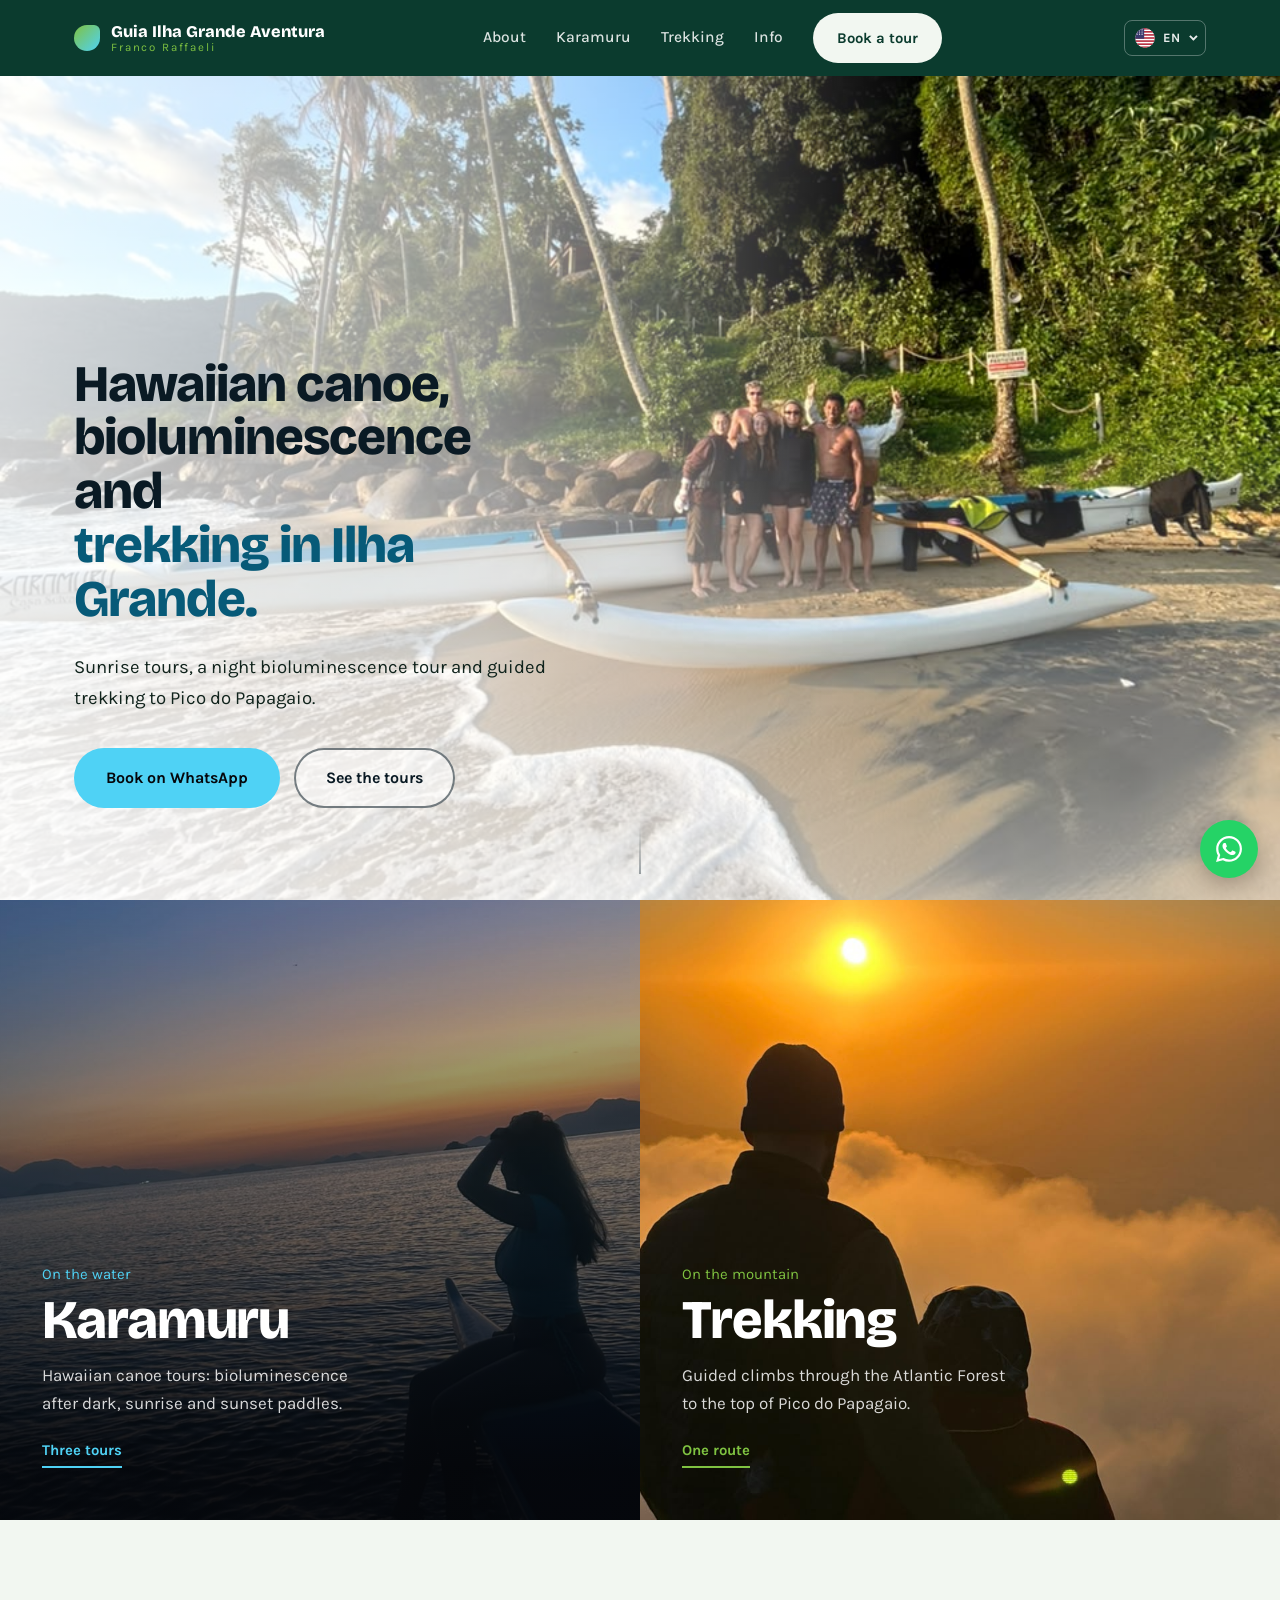
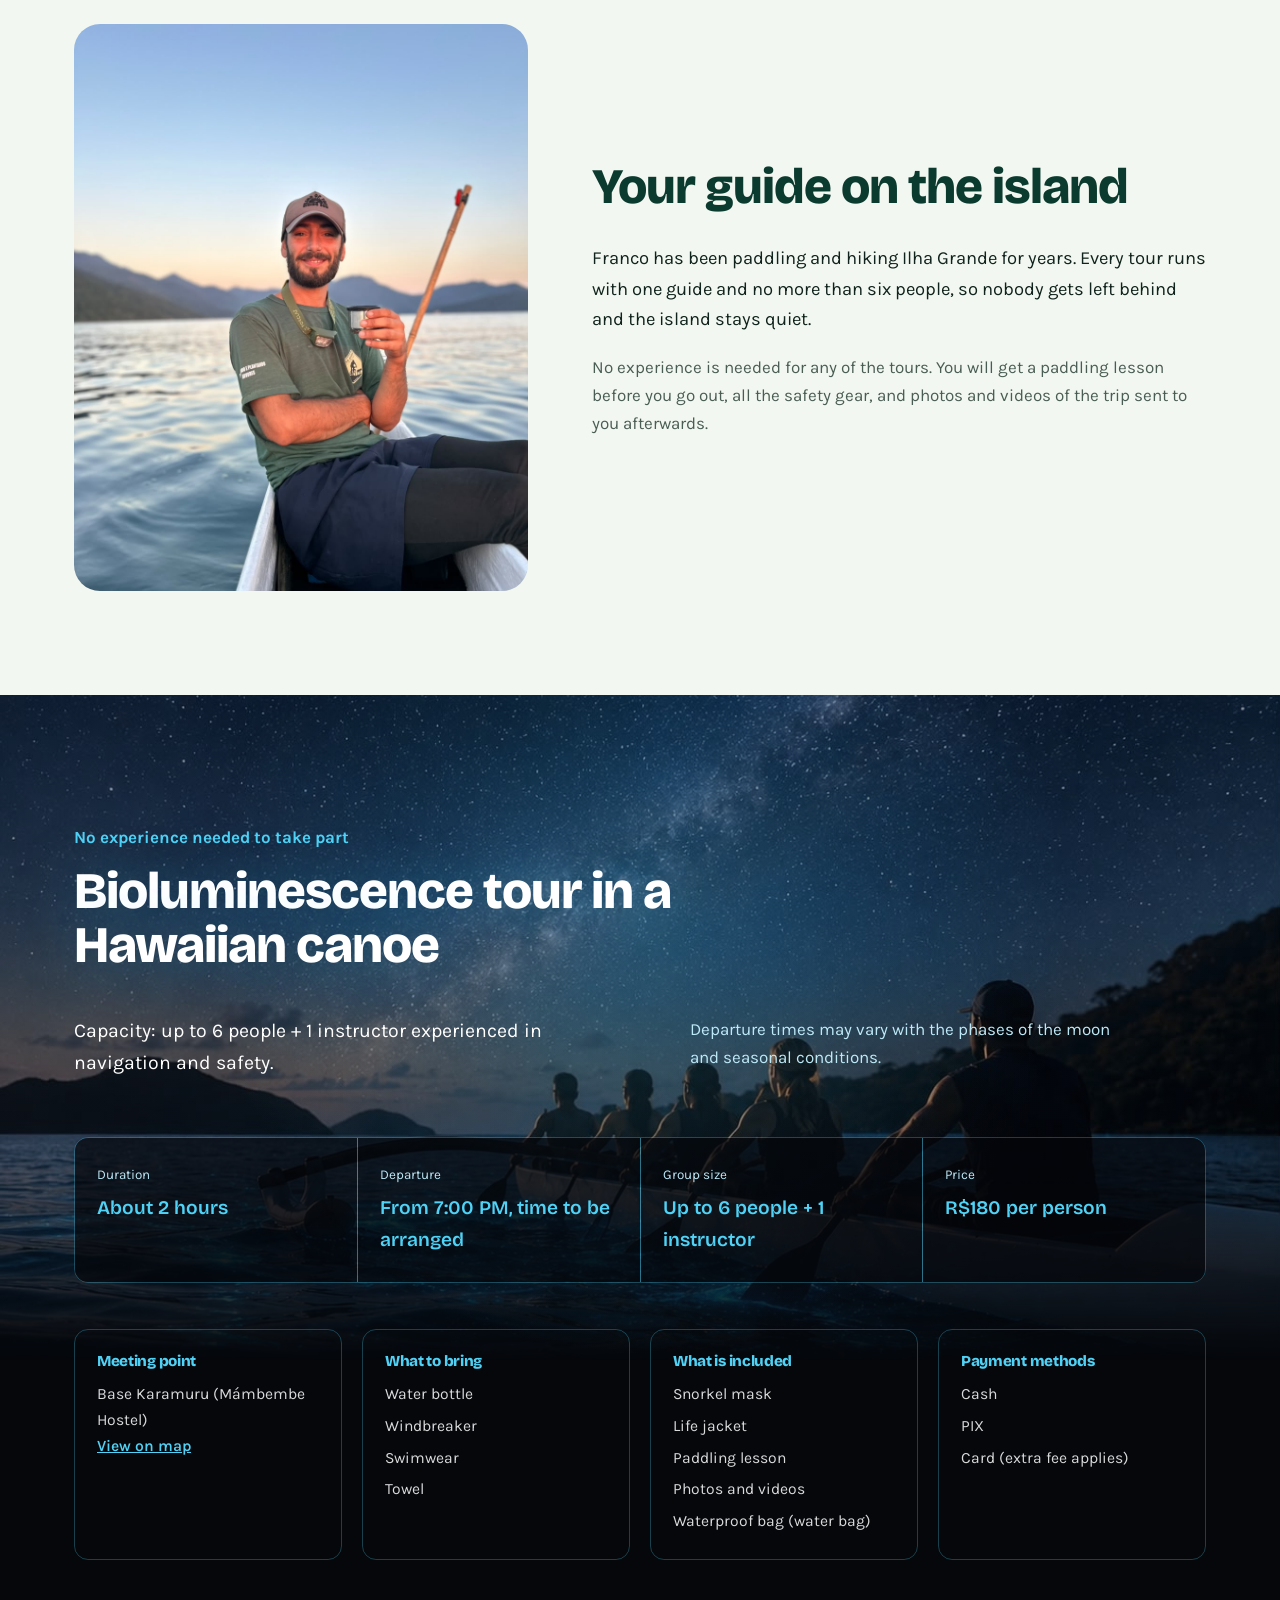
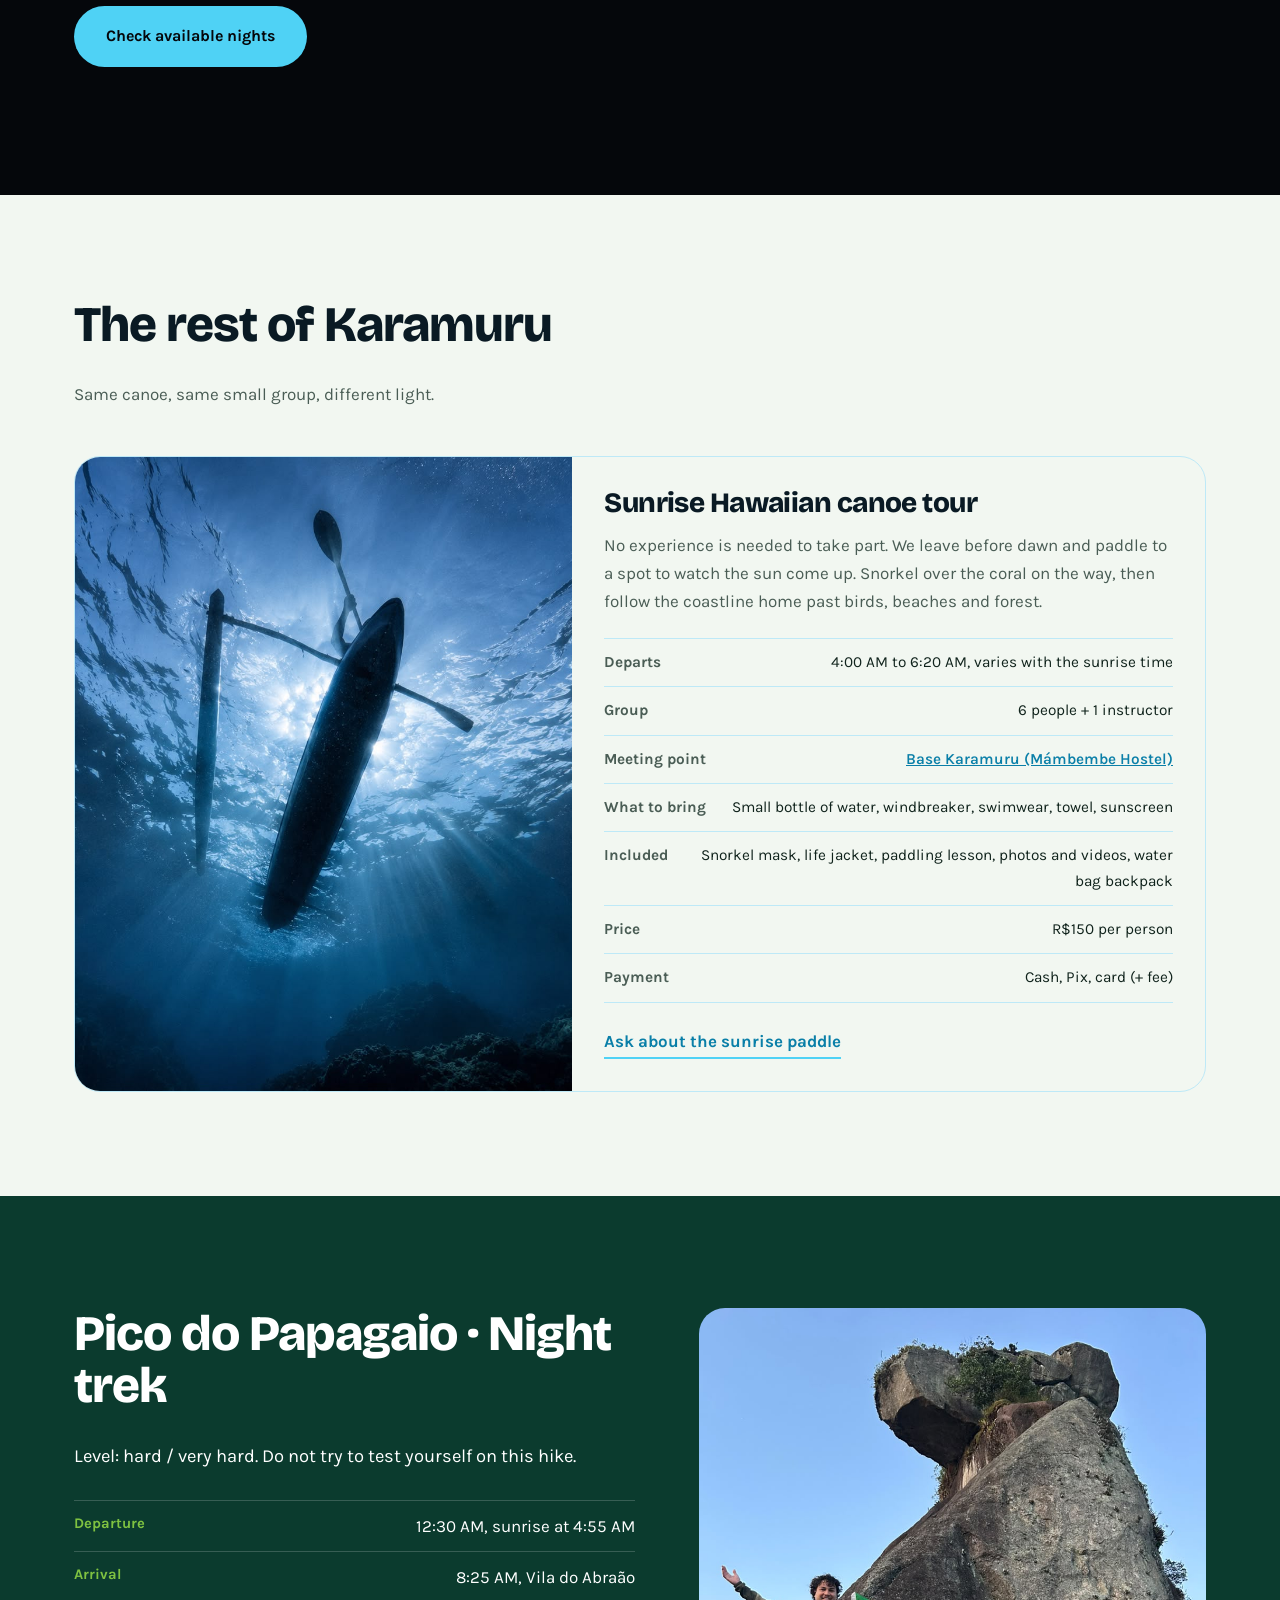
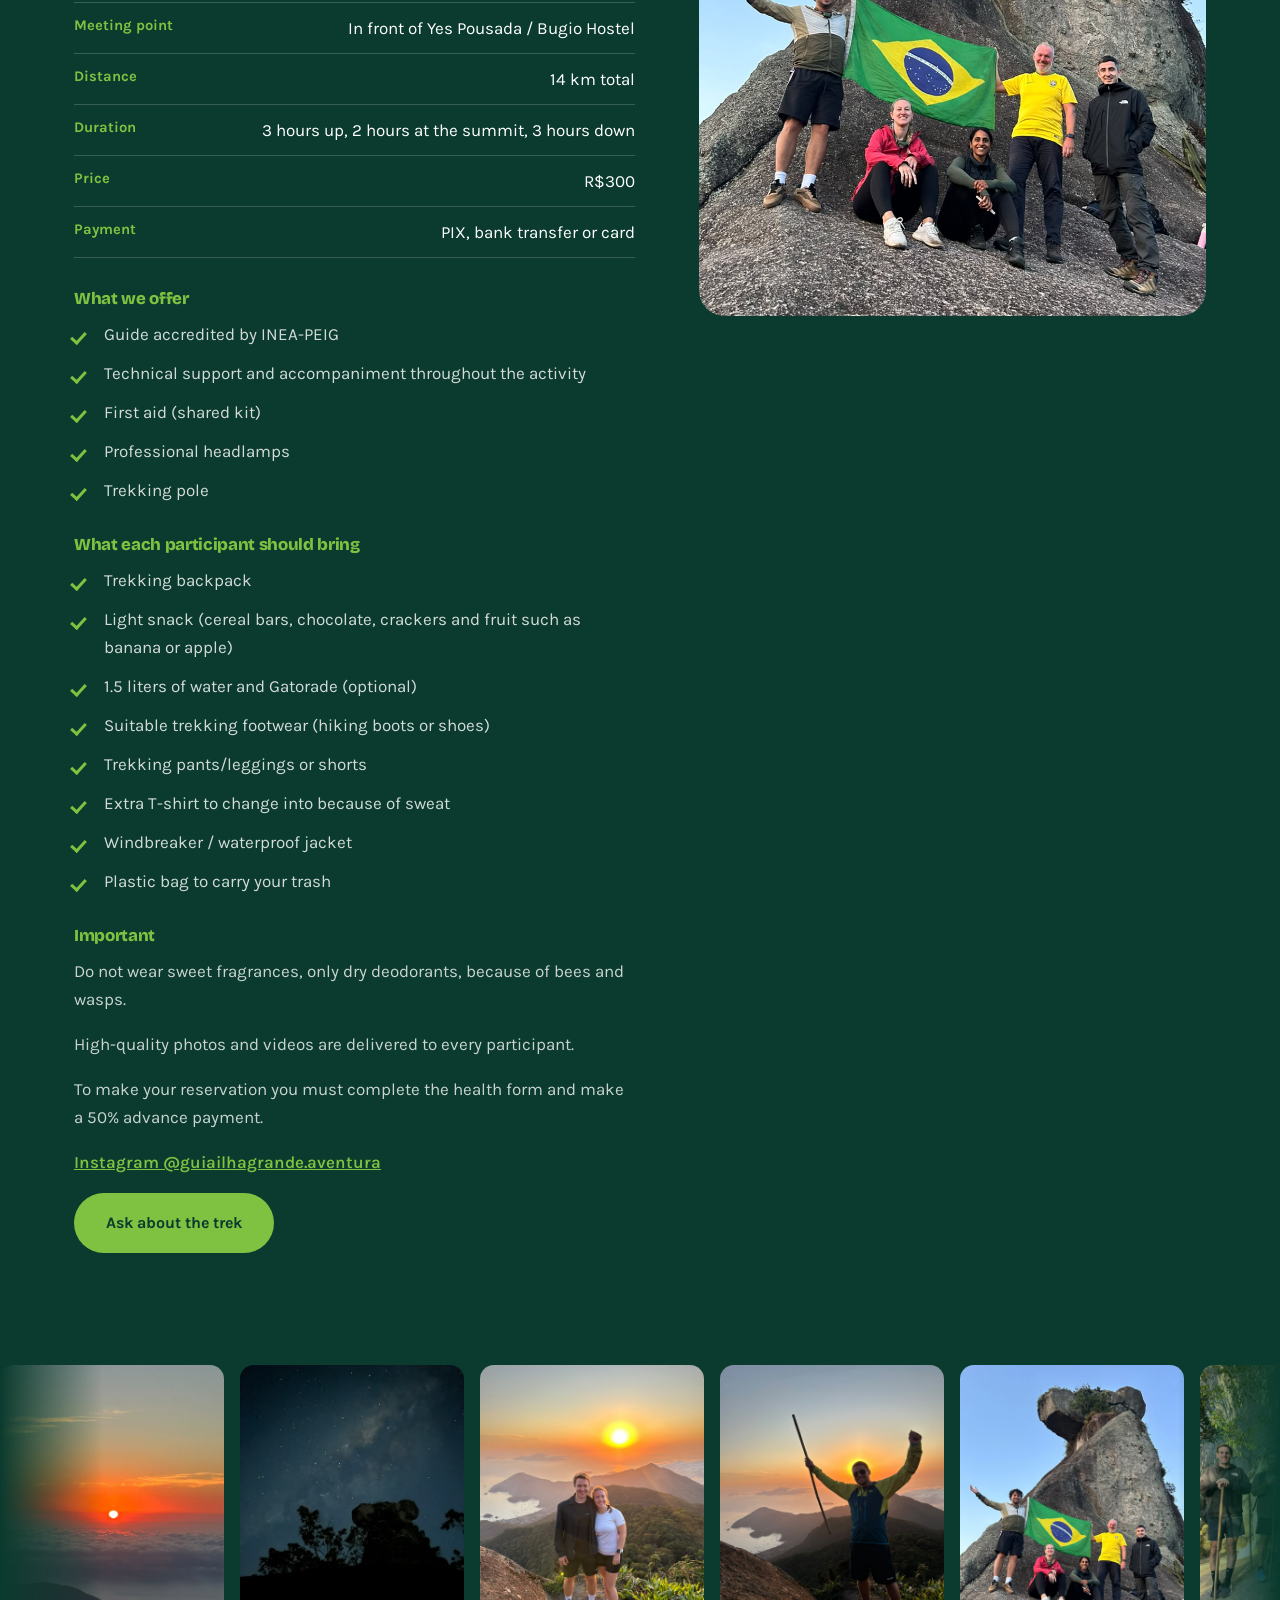
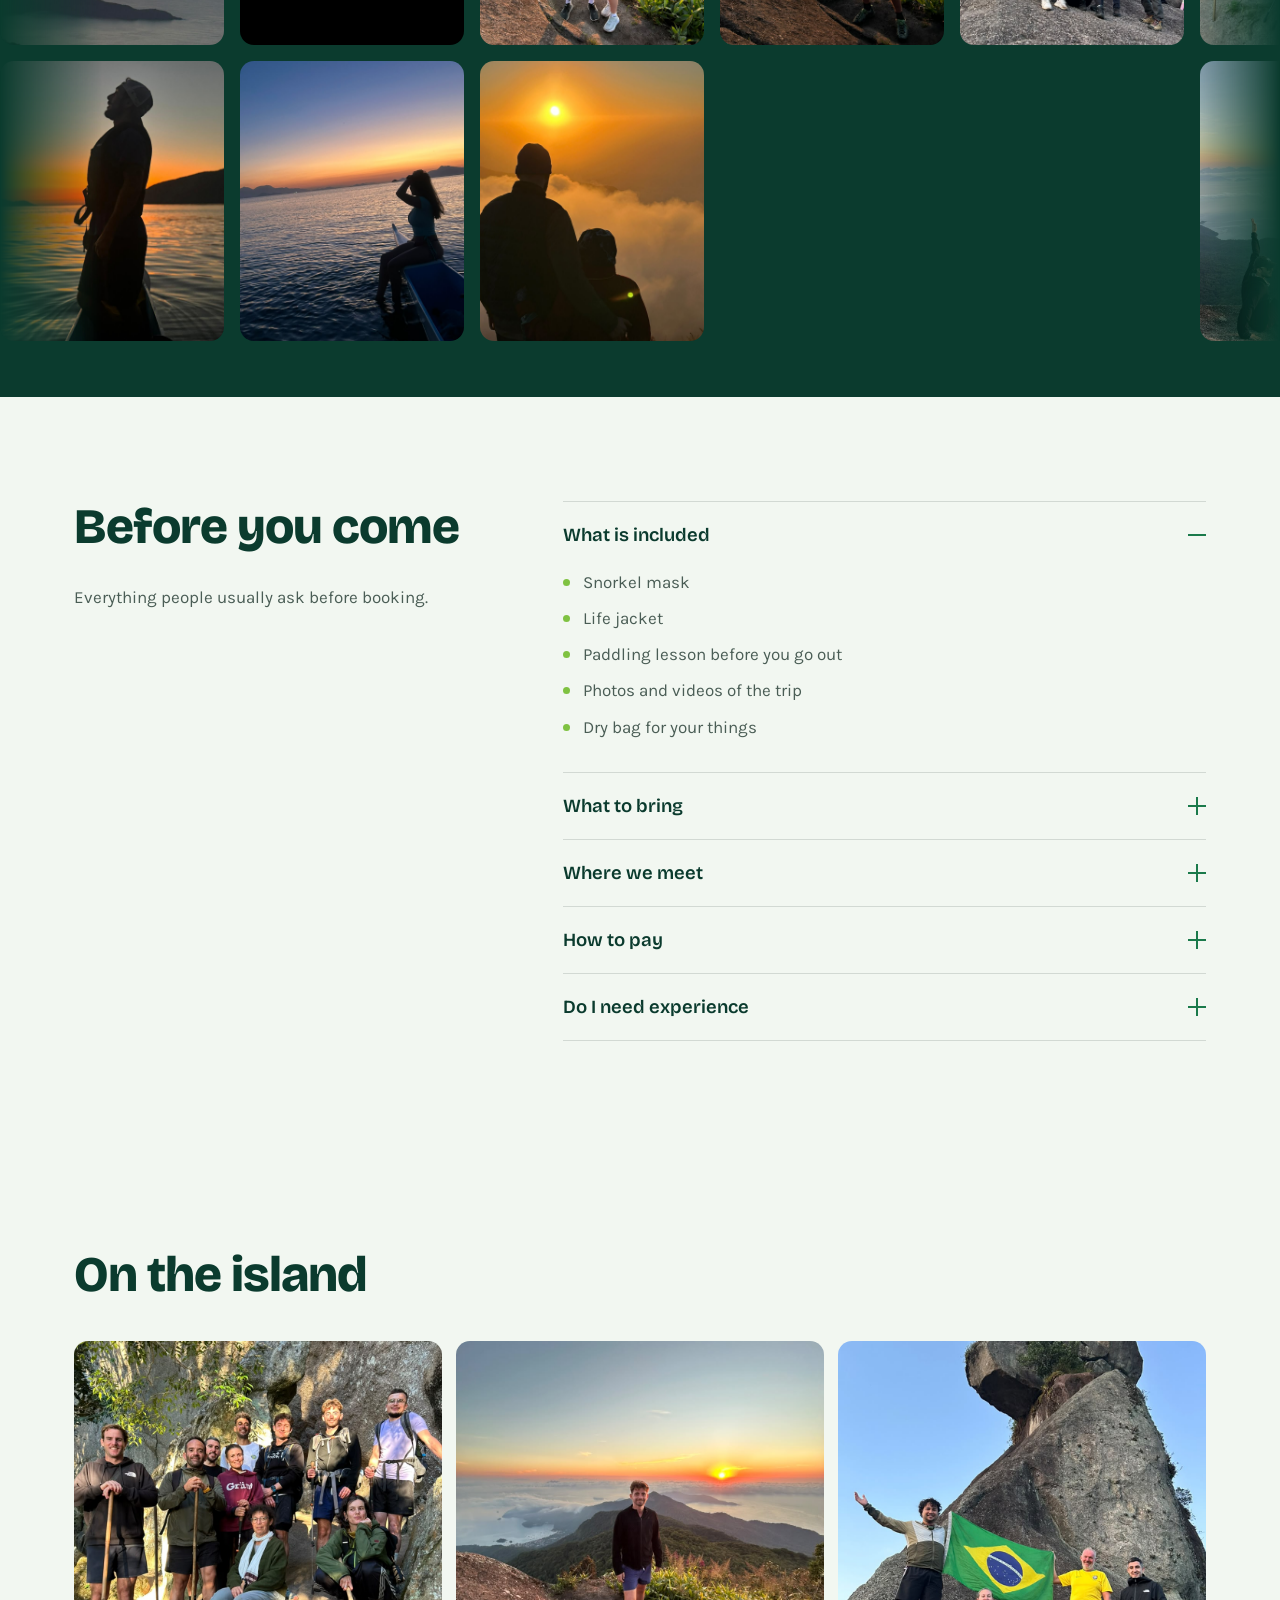
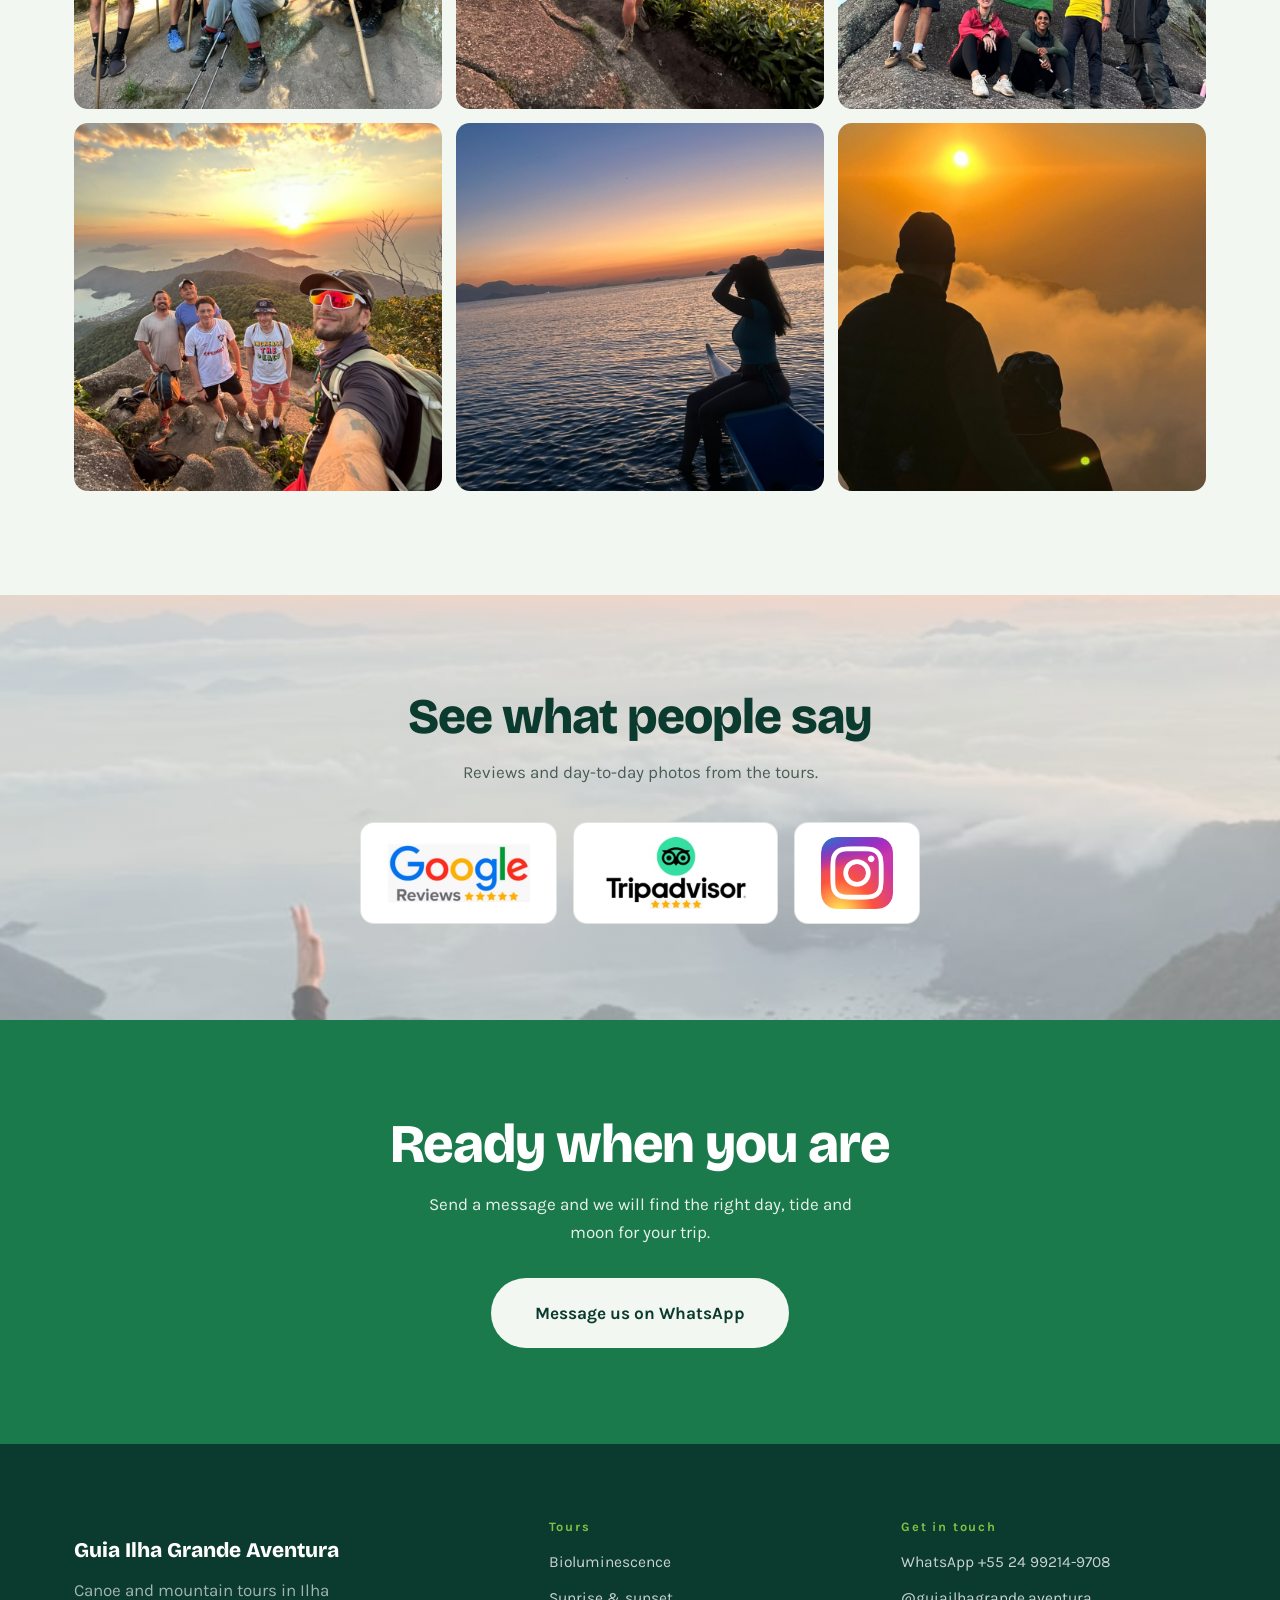
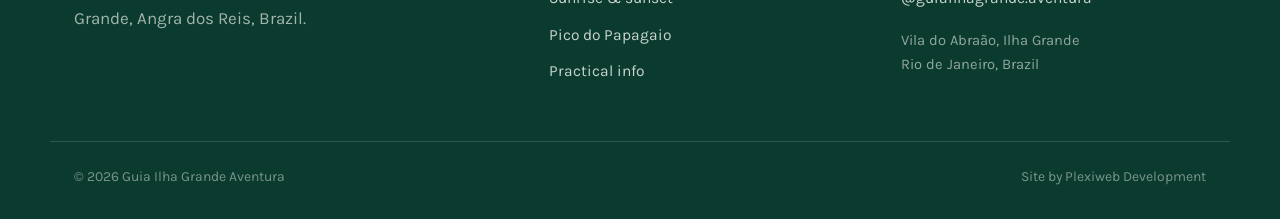
==== commit 5d86c330: "Hero con banner y letras oscuras, nuevas fotos y video de canoa - Hero: foto img/banner.jpeg en escr" ====
--- a/index.html
+++ b/index.html
@@ -41,7 +41,7 @@
 <link rel="preconnect" href="https://fonts.gstatic.com" crossorigin>
 <link href="https://fonts.googleapis.com/css2?family=Bricolage+Grotesque:opsz,wght@12..96,400;12..96,600;12..96,800&family=Karla:wght@400;500;700&display=swap" rel="stylesheet">
 
-<link rel="stylesheet" href="index.css?v=29">
+<link rel="stylesheet" href="index.css?v=39">
 </head>
 
 <body>
@@ -102,6 +102,8 @@
 <section class="hero" id="home">
   <!-- COMENTARIO REEMPLAZO: foto de fondo del hero. Editá la ruta en index.css, en la regla .hero__media -->
   <div class="hero__media" role="img" aria-label="Bioluminescent water around a Hawaiian canoe at night in Ilha Grande" data-i18n-attr="aria-label:aria.hero"></div>
+  <!-- Video de fondo solo en celular: index.js le asigna la fuente únicamente si la pantalla es angosta -->
+  <video class="hero__video" data-src="img/hero-mobile.mp4" poster="img/banner.jpeg" muted loop playsinline preload="none" aria-hidden="true"></video>
 
   <div class="wrap hero__content">
     <h1 class="hero__title">
@@ -133,7 +135,7 @@
   <a class="split__half split__half--water" href="#karamuru">
     <!-- COMENTARIO REEMPLAZO: foto de canoa -->
     <video class="split__img" autoplay muted loop playsinline preload="metadata" poster="11.jpeg" aria-hidden="true">
-      <source src="img/biolumin.mp4" type="video/mp4">
+      <source src="img/canoa.mp4" type="video/mp4">
     </video>
     <div class="split__body">
       <p class="split__kicker" data-i18n="split.k1">On the water</p>
@@ -166,7 +168,7 @@
 
     <figure class="about__photo">
       <!-- COMENTARIO REEMPLAZO: foto de Franco. Formato vertical funciona mejor. -->
-      <img src="img/franco.jpeg" alt="Franco Raffaeli, local guide in Ilha Grande" width="720" height="900" loading="lazy" data-i18n-attr="alt:alt.franco">
+      <img src="img/quien-soy.jpeg" alt="Franco Raffaeli, local guide in Ilha Grande" width="720" height="900" loading="lazy" data-i18n-attr="alt:alt.franco">
     </figure>
 
     <div class="about__body">
@@ -271,50 +273,6 @@
 
 
 <!-- ==========================================================================
-     CARRUSEL HORIZONTAL · 2 filas en sentidos contrarios (misma lógica que Miyen DJ)
-     ========================================================================== -->
-<section class="hcar">
-  <div class="hcar__grid">
-      <div class="hcar__col" aria-hidden="true">
-        <div class="hcar__track ">
-        <img src="01.jpeg" alt="" loading="lazy" decoding="async">
-        <img src="03.jpeg" alt="" loading="lazy" decoding="async">
-        <img src="05.jpeg" alt="" loading="lazy" decoding="async">
-        <img src="07.jpeg" alt="" loading="lazy" decoding="async">
-        <img src="09.jpeg" alt="" loading="lazy" decoding="async">
-        <img src="11.jpeg" alt="" loading="lazy" decoding="async">
-        <img src="13.jpeg" alt="" loading="lazy" decoding="async">
-        <img src="01.jpeg" alt="" loading="lazy" decoding="async">
-        <img src="03.jpeg" alt="" loading="lazy" decoding="async">
-        <img src="05.jpeg" alt="" loading="lazy" decoding="async">
-        <img src="07.jpeg" alt="" loading="lazy" decoding="async">
-        <img src="09.jpeg" alt="" loading="lazy" decoding="async">
-        <img src="11.jpeg" alt="" loading="lazy" decoding="async">
-        <img src="13.jpeg" alt="" loading="lazy" decoding="async">
-        </div>
-      </div>
-      <div class="hcar__col" aria-hidden="true">
-        <div class="hcar__track hcar__track--down">
-        <img src="02.jpeg" alt="" loading="lazy" decoding="async">
-        <img src="04.jpeg" alt="" loading="lazy" decoding="async">
-        <img src="06.jpeg" alt="" loading="lazy" decoding="async">
-        <img src="08.jpeg" alt="" loading="lazy" decoding="async">
-        <img src="10.jpeg" alt="" loading="lazy" decoding="async">
-        <img src="12.jpeg" alt="" loading="lazy" decoding="async">
-        <img src="14.jpeg" alt="" loading="lazy" decoding="async">
-        <img src="02.jpeg" alt="" loading="lazy" decoding="async">
-        <img src="04.jpeg" alt="" loading="lazy" decoding="async">
-        <img src="06.jpeg" alt="" loading="lazy" decoding="async">
-        <img src="08.jpeg" alt="" loading="lazy" decoding="async">
-        <img src="10.jpeg" alt="" loading="lazy" decoding="async">
-        <img src="12.jpeg" alt="" loading="lazy" decoding="async">
-        <img src="14.jpeg" alt="" loading="lazy" decoding="async">
-        </div>
-      </div>
-  </div>
-</section>
-
-<!-- ==========================================================================
      SECCIÓN 06 · KARAMURU · AMANECER Y ATARDECER
      ========================================================================== -->
 <section class="tours" id="karamuru">
@@ -330,7 +288,7 @@
 
       <article class="tour">
         <!-- COMENTARIO REEMPLAZO: foto del amanecer -->
-        <img class="tour__img" src="13.jpeg" alt="Sunrise from a Hawaiian canoe in Ilha Grande" width="900" height="600" loading="lazy" data-i18n-attr="alt:alt.sunrise">
+        <img class="tour__img" src="img/debajo-del-agua.jpeg" alt="Hawaiian canoe seen from underwater in Ilha Grande" width="900" height="600" loading="lazy" data-i18n-attr="alt:alt.sunrise">
         <div class="tour__body">
           <h3 class="tour__title" data-i18n="sr.h">Sunrise Hawaiian canoe tour</h3>
           <p class="tour__text" data-i18n="sr.t">
@@ -675,7 +633,7 @@
   </svg>
 </a>
 
-<script src="i18n.js?v=24"></script>
-<script src="index.js?v=3" defer></script>
+<script src="i18n.js?v=27"></script>
+<script src="index.js?v=7" defer></script>
 </body>
 </html>
--- a/index.css
+++ b/index.css
@@ -366,12 +366,32 @@
   /* COMENTARIO REEMPLAZO: cambiá la ruta de la foto de fondo del hero */
   background-image:
     linear-gradient(to top, rgba(5,7,11,.94) 8%, rgba(10,26,36,.55) 55%, rgba(10,26,36,.2) 100%),
-    url("07.jpeg");
+    url("img/banner.jpeg");
   background-size: cover;
-  background-position: center;
+  background-position: center 62%;
 }
 
 .hero__content { position: relative; z-index: 2; }
+
+/* Video de fondo del hero (solo celular). En escritorio se usa la foto img/banner.jpeg.
+   Cuando el video empieza a reproducirse se repite encima el degradado oscuro de la foto. */
+.hero__video { display: none; }
+@media (max-width: 768px) {
+  .hero__video {
+    display: block;
+    position: absolute;
+    inset: 0;
+    width: 100%; height: 100%;
+    object-fit: cover;
+  }
+  .hero.has-video::before {
+    content: "";
+    position: absolute;
+    inset: 0;
+    z-index: 1;
+    background: linear-gradient(to top, rgba(5,7,11,.94) 8%, rgba(10,26,36,.55) 55%, rgba(10,26,36,.2) 100%);
+  }
+}
 
 .hero__title {
   font-size: clamp(1.8rem, 5.2vw, 3.2rem);
@@ -401,6 +421,23 @@
   display: block;
   width: 1px; height: 46px;
   background: linear-gradient(to bottom, transparent, rgba(255,255,255,.75));
+}
+
+/* Escritorio (foto clara): letras oscuras sobre un velo claro a la izquierda y abajo.
+   En celular se mantiene el video con velo oscuro y letras blancas. */
+@media (min-width: 769px) {
+  .hero__media {
+    background-image:
+      linear-gradient(to right, rgba(255,255,255,.80) 0%, rgba(255,255,255,.55) 38%, rgba(255,255,255,0) 72%),
+      linear-gradient(to top, rgba(255,255,255,.55) 0%, rgba(255,255,255,0) 55%),
+      url("img/banner.jpeg");
+  }
+  .hero__title { color: var(--deep-sea); }
+  .hero__title .line:last-child { color: #075A78; }
+  .hero__text { color: var(--ink); }
+  .hero .btn--ghost { background: rgba(255,255,255,.55); color: var(--deep-sea); border-color: rgba(10,26,36,.55); }
+  .hero .btn--ghost:hover { background: rgba(255,255,255,.9); }
+  .hero__scroll-line { background: linear-gradient(to bottom, transparent, rgba(10,26,36,.75)); }
 }
 
 /* Entrada del hero: un solo momento orquestado al cargar la página */
@@ -473,8 +510,9 @@
   transition: transform .7s cubic-bezier(.22,.7,.3,1);
 }
 .split__half:hover .split__img { transform: scale(1.05); }
-/* Video de bioluminiscencia (vertical 9:16): se muestra completo, sin recortar, sobre fondo negro */
-.split__half--water video.split__img { object-fit: contain; background: var(--abyss); }
+/* Video de canoa (vertical 9:16): se muestra completo y con zoom 1.5x para que ocupe gran parte de la tarjeta */
+.split__half--water video.split__img { object-fit: contain; background: var(--abyss); transform: scale(1.5); }
+.split__half--water:hover video.split__img { transform: scale(1.58); }
 
 .split__half::after {
   content: "";
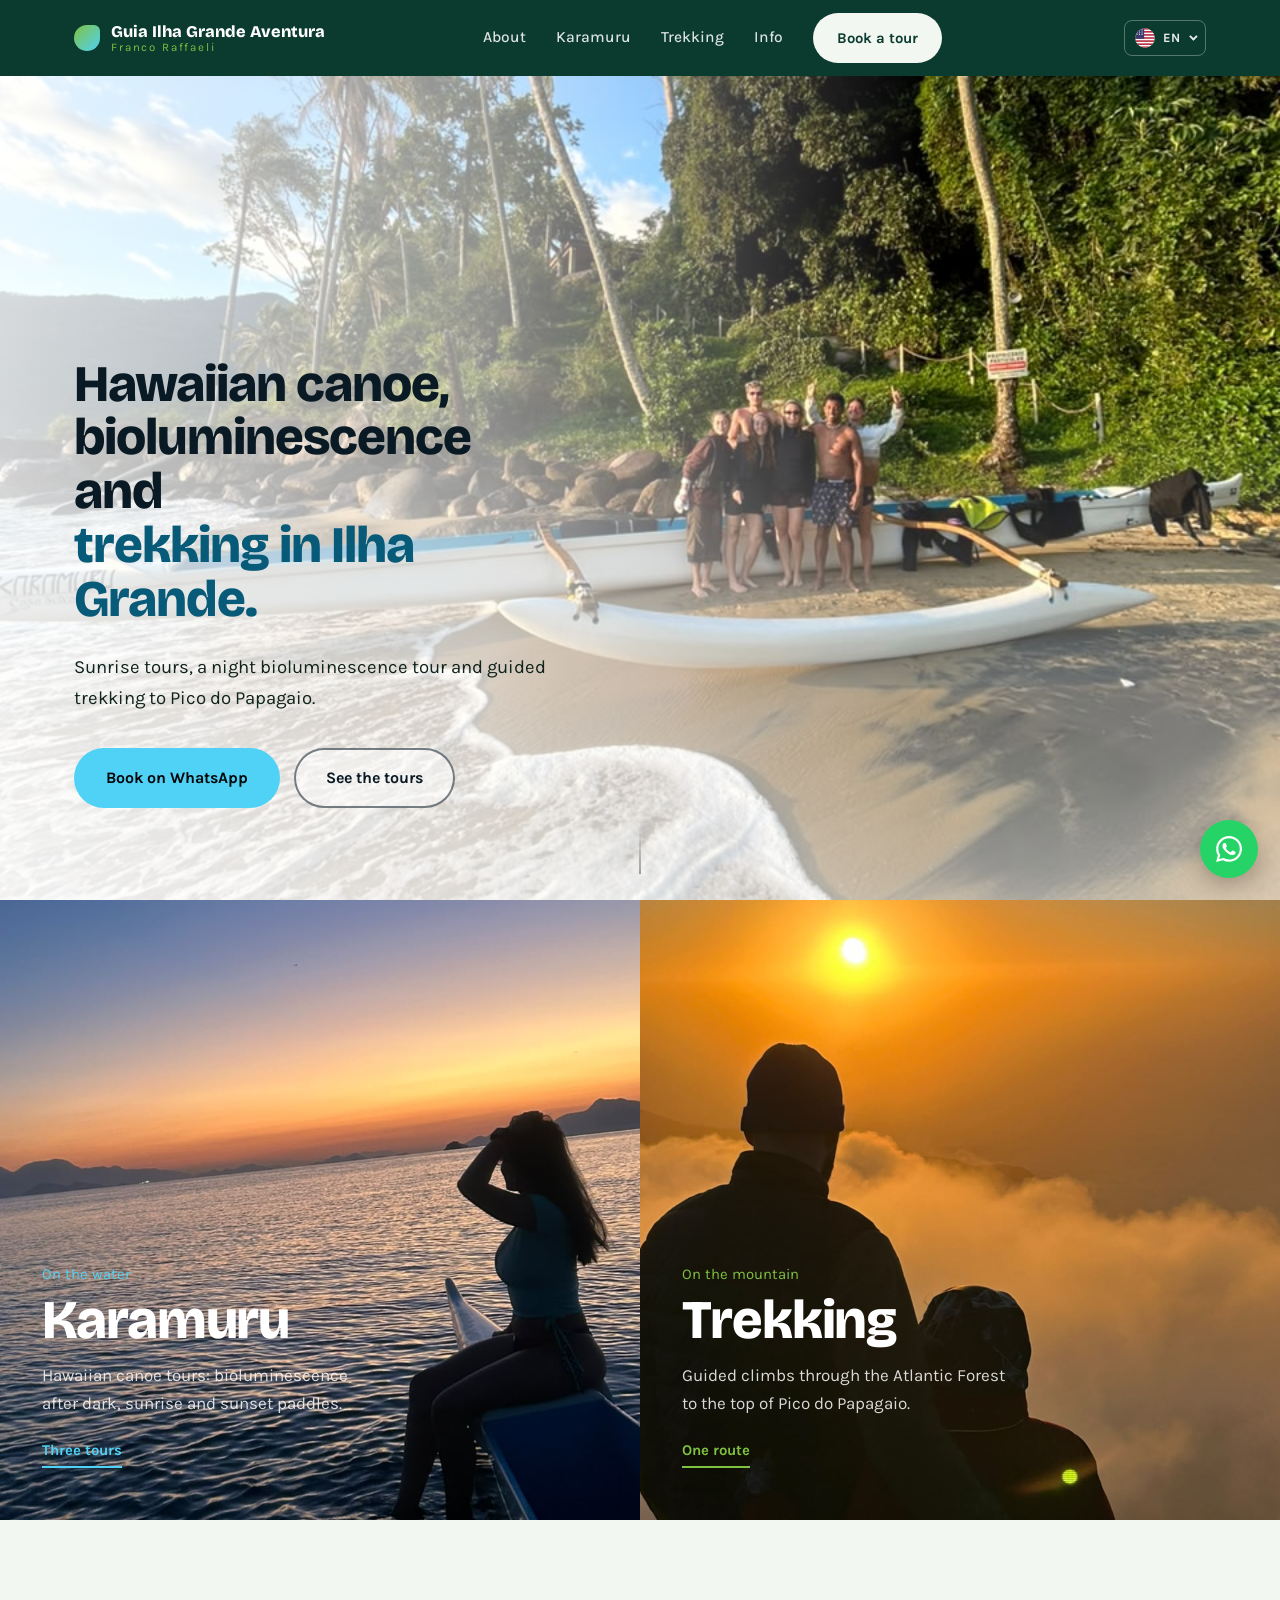
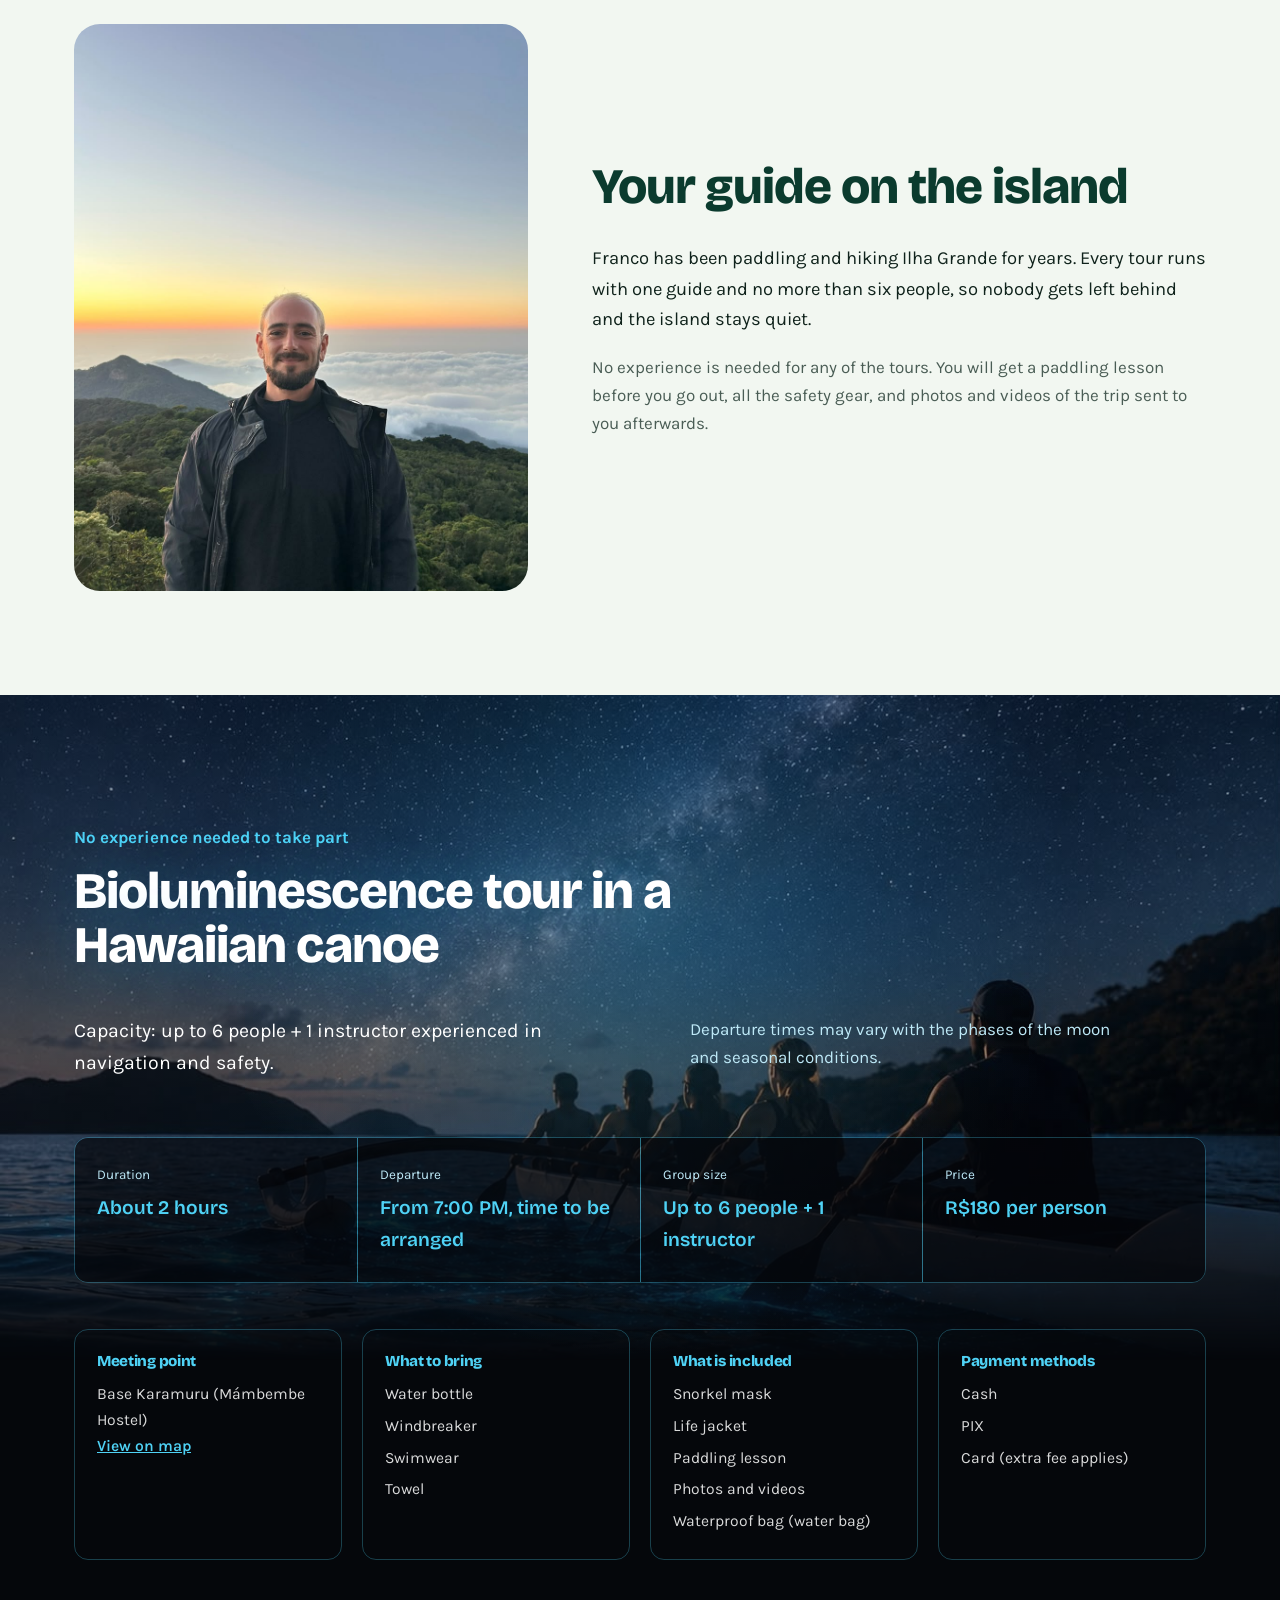
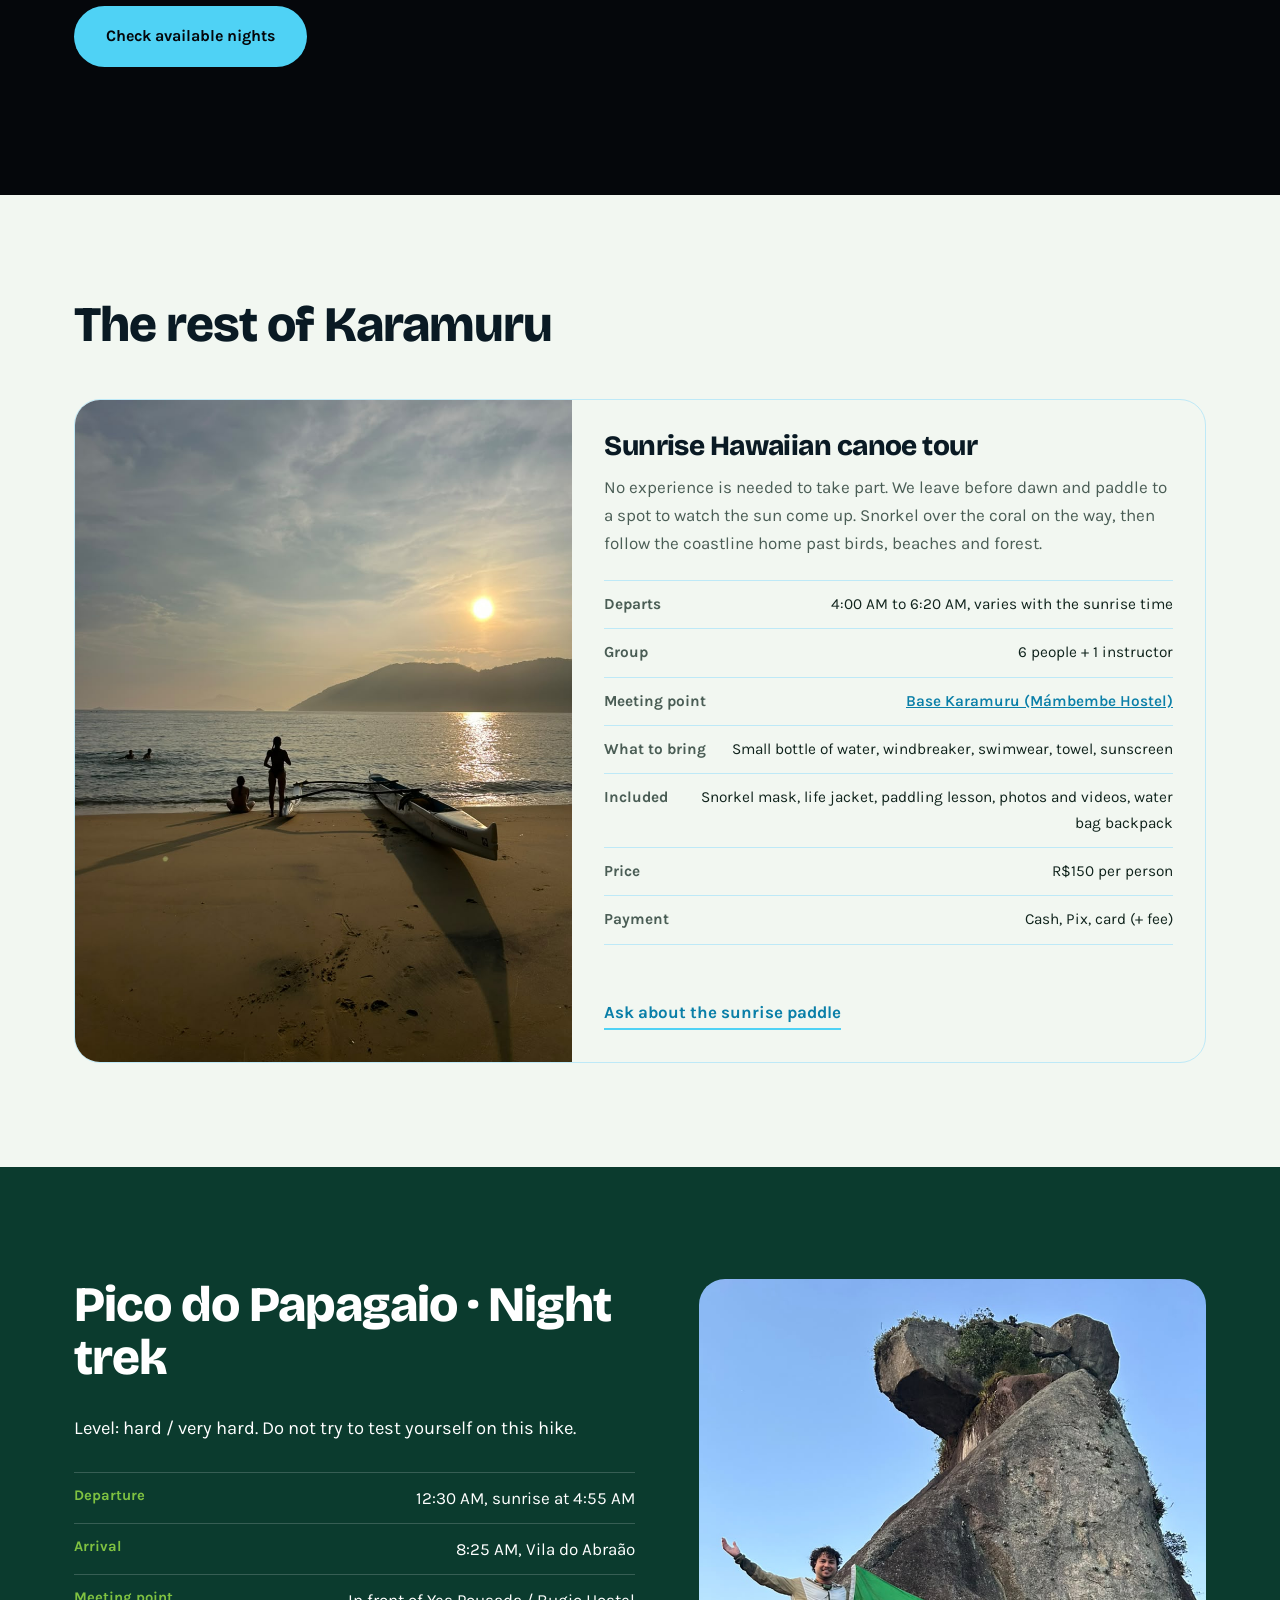
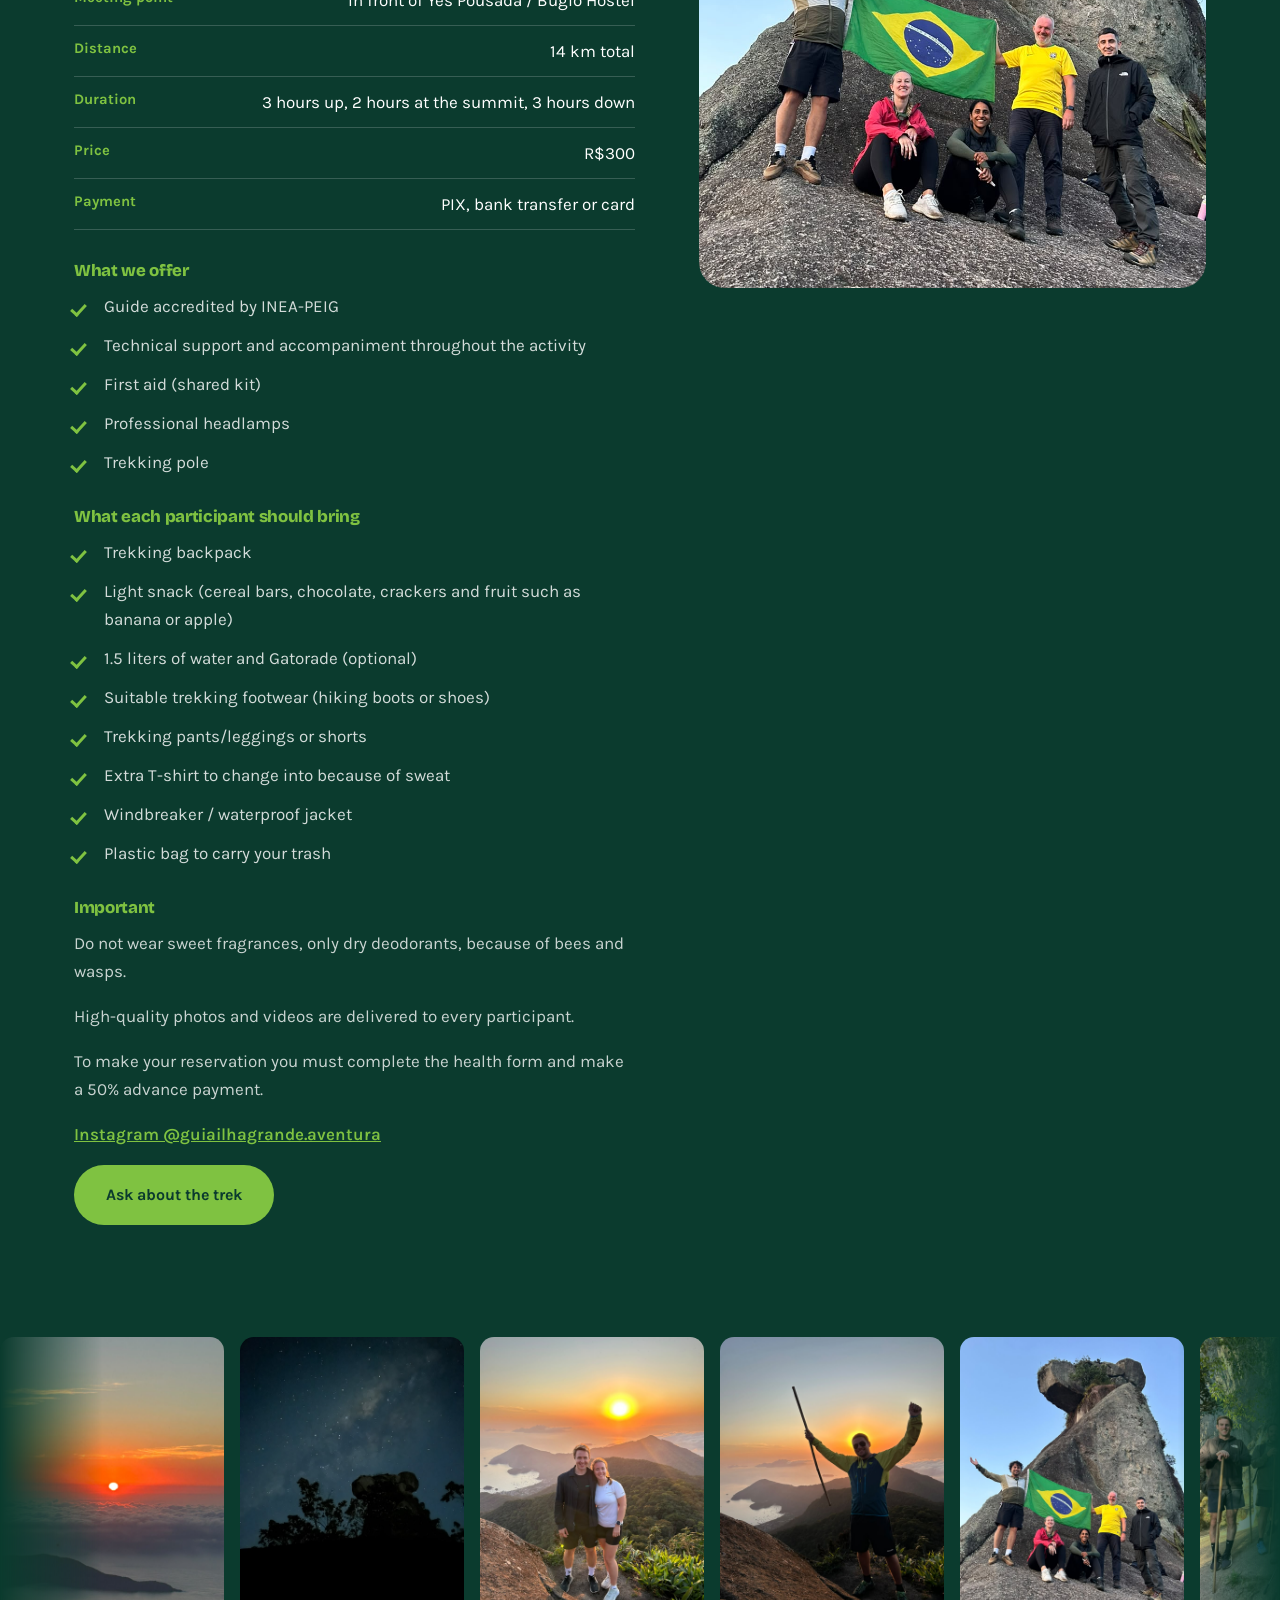
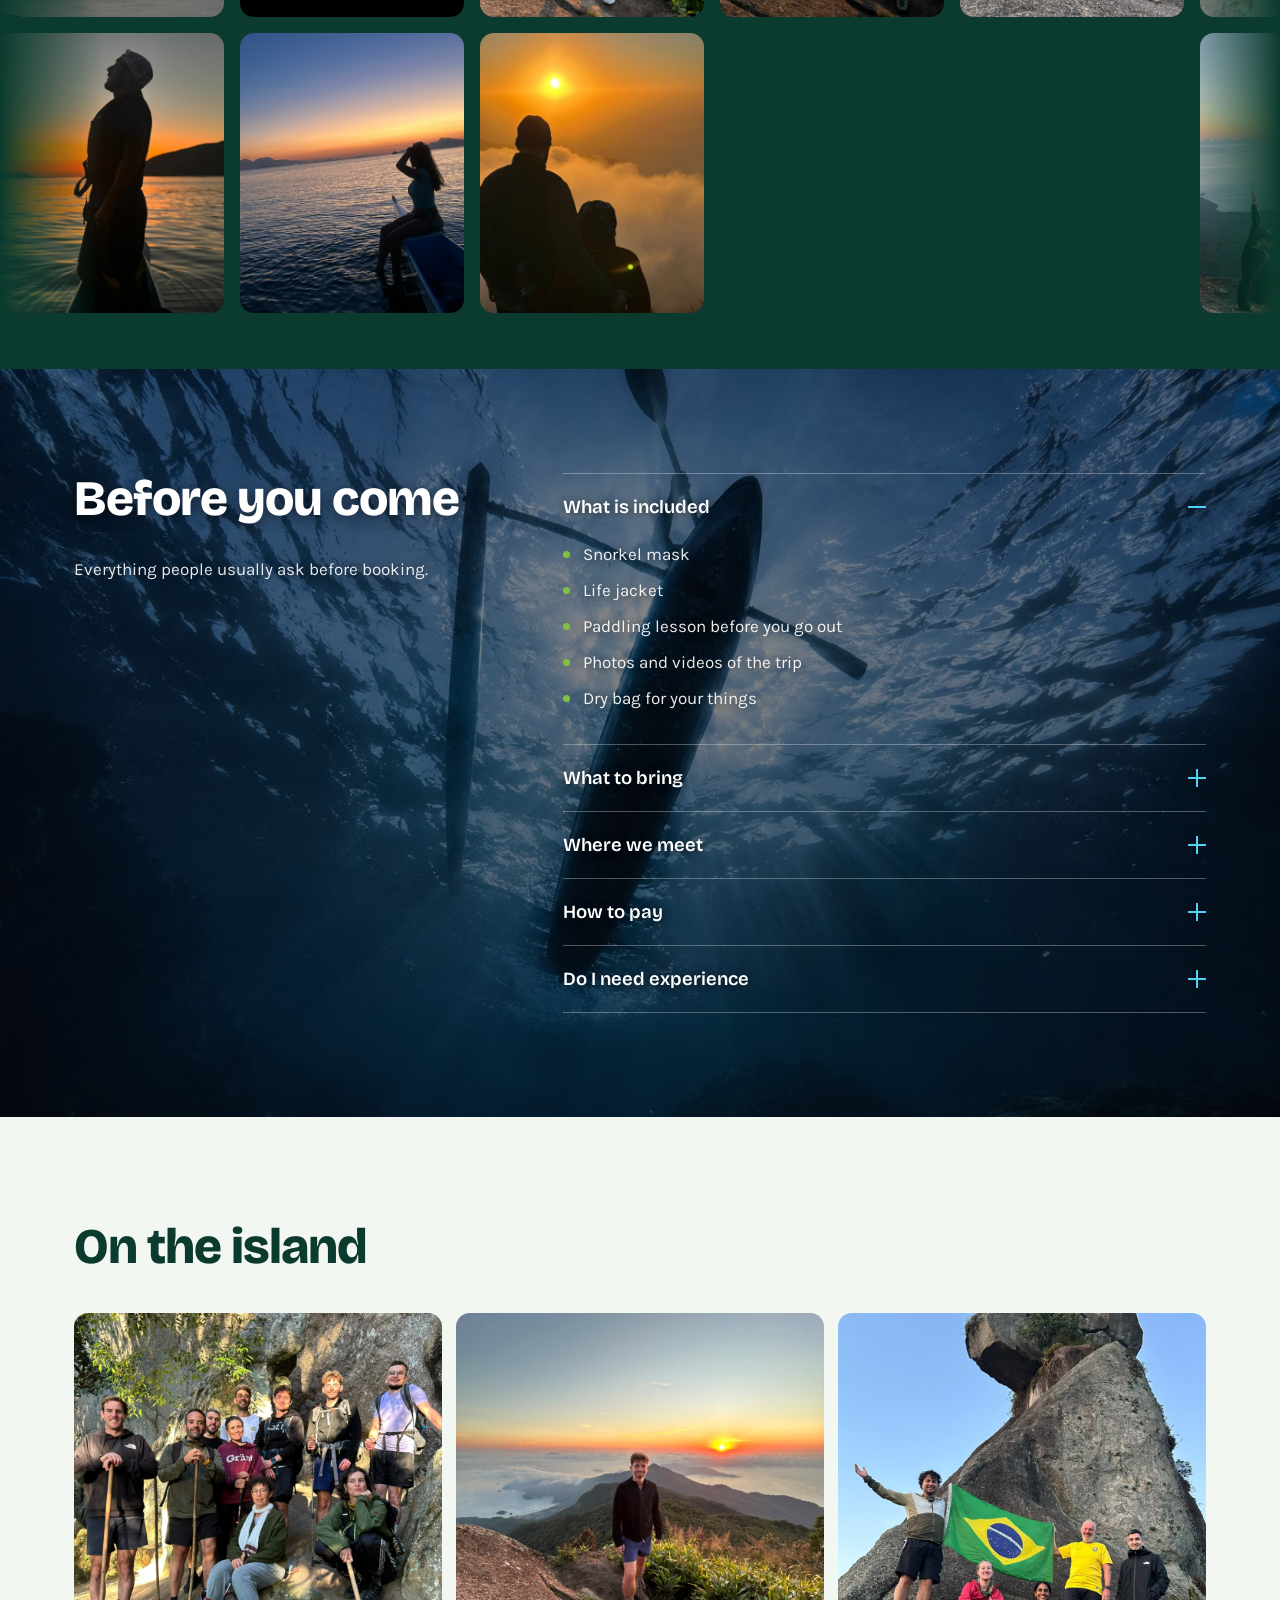
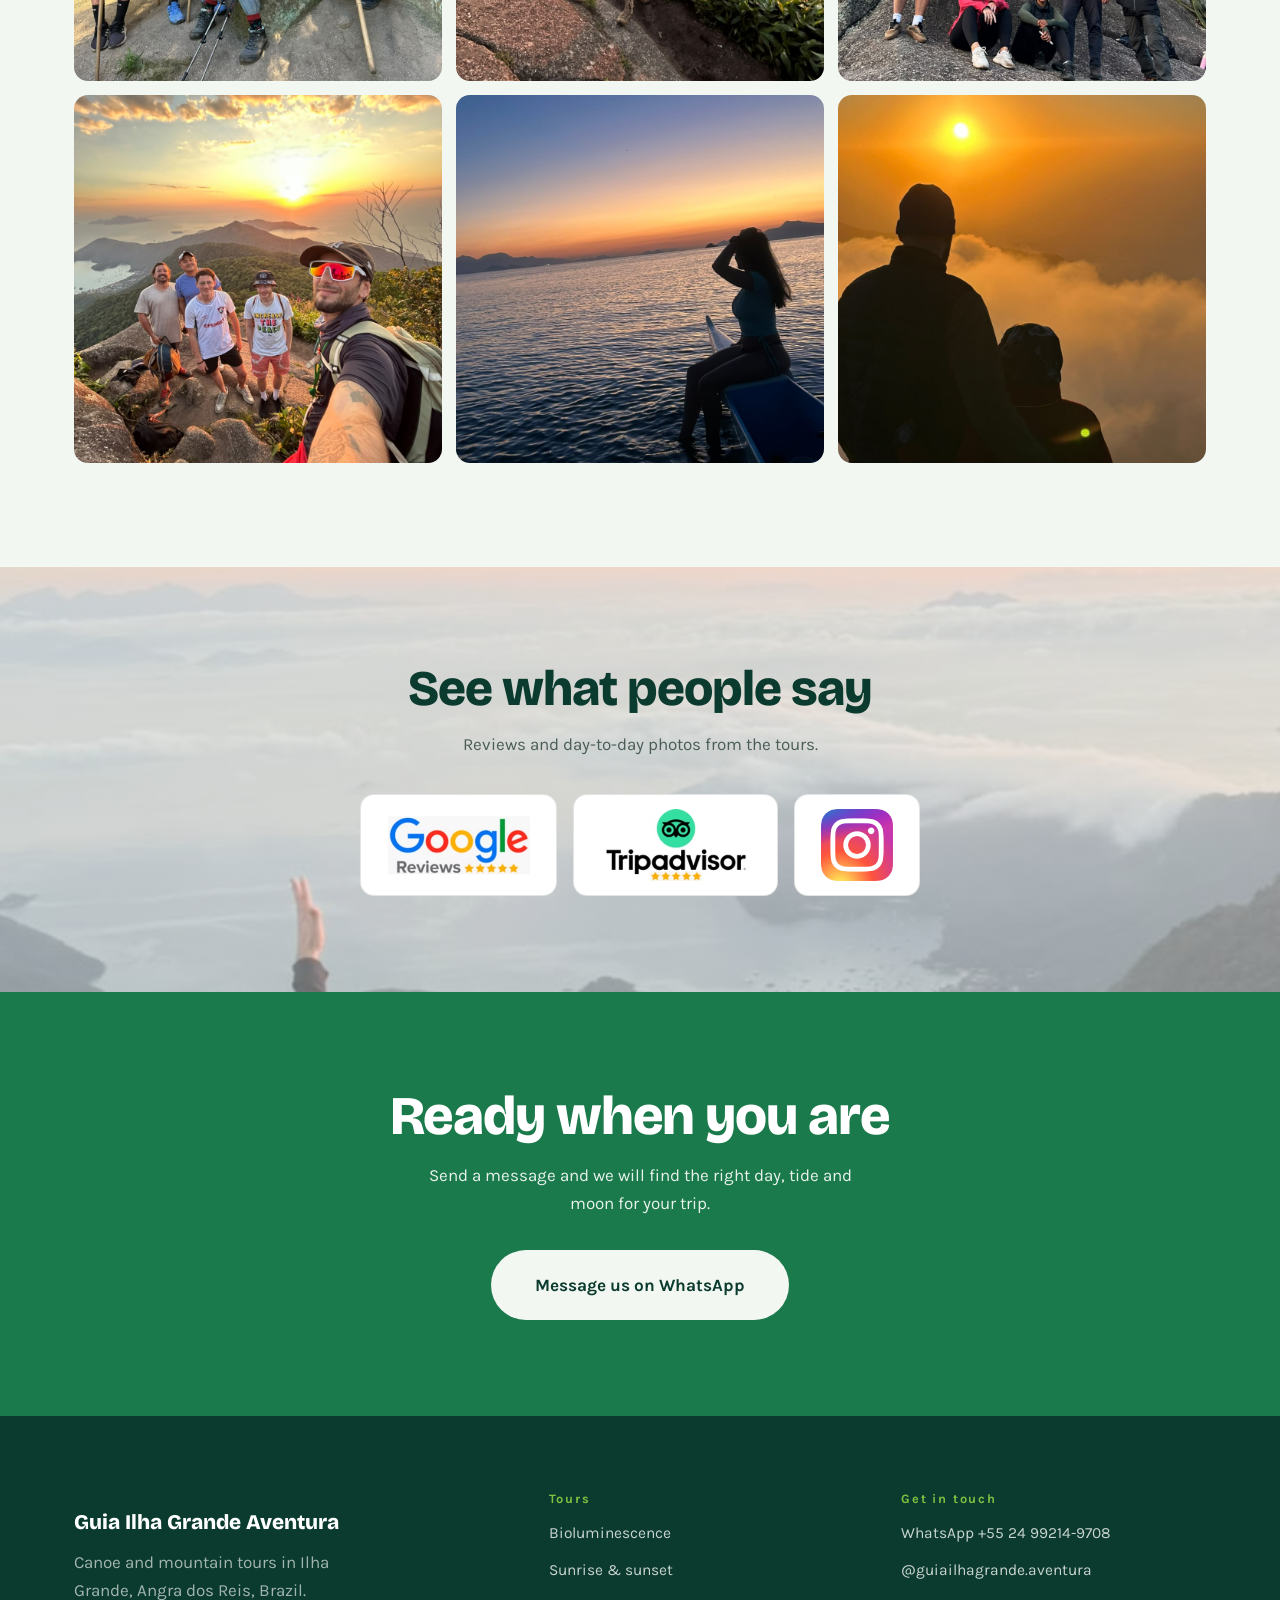
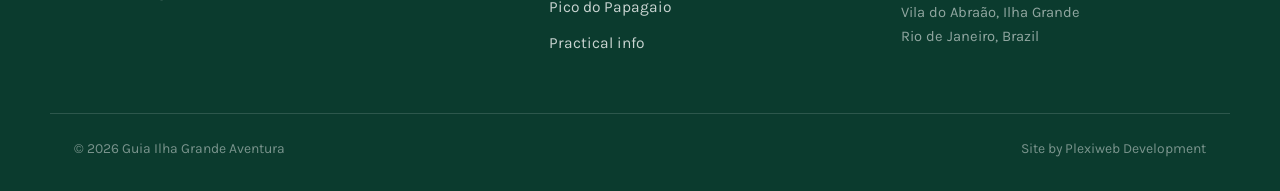
==== commit 444416a2: "Secciones Karamuru y Antes de venir: fotos, textos y fondos - Karamuru: tarjeta del amanecer con fot" ====
--- a/index.html
+++ b/index.html
@@ -41,7 +41,7 @@
 <link rel="preconnect" href="https://fonts.gstatic.com" crossorigin>
 <link href="https://fonts.googleapis.com/css2?family=Bricolage+Grotesque:opsz,wght@12..96,400;12..96,600;12..96,800&family=Karla:wght@400;500;700&display=swap" rel="stylesheet">
 
-<link rel="stylesheet" href="index.css?v=39">
+<link rel="stylesheet" href="index.css?v=46">
 </head>
 
 <body>
@@ -168,7 +168,7 @@
 
     <figure class="about__photo">
       <!-- COMENTARIO REEMPLAZO: foto de Franco. Formato vertical funciona mejor. -->
-      <img src="img/quien-soy.jpeg" alt="Franco Raffaeli, local guide in Ilha Grande" width="720" height="900" loading="lazy" data-i18n-attr="alt:alt.franco">
+      <img src="img/franco.jpeg" alt="Franco Raffaeli, local guide in Ilha Grande" width="720" height="900" loading="lazy" data-i18n-attr="alt:alt.franco">
     </figure>
 
     <div class="about__body">
@@ -279,16 +279,13 @@
   <div class="wrap">
     <div class="section-head">
       <h2 class="h2" data-i18n="tours.h">The rest of Karamuru</h2>
-      <p class="section-head__text" data-i18n="tours.t">
-        Same canoe, same small group, different light.
-      </p>
     </div>
 
     <div class="tours__grid">
 
       <article class="tour">
         <!-- COMENTARIO REEMPLAZO: foto del amanecer -->
-        <img class="tour__img" src="img/debajo-del-agua.jpeg" alt="Hawaiian canoe seen from underwater in Ilha Grande" width="900" height="600" loading="lazy" data-i18n-attr="alt:alt.sunrise">
+        <img class="tour__img" src="img/canoa3.jpeg" alt="Sunrise from a Hawaiian canoe in Ilha Grande" width="900" height="600" loading="lazy" data-i18n-attr="alt:alt.sunrise">
         <div class="tour__body">
           <h3 class="tour__title" data-i18n="sr.h">Sunrise Hawaiian canoe tour</h3>
           <p class="tour__text" data-i18n="sr.t">
@@ -633,7 +630,7 @@
   </svg>
 </a>
 
-<script src="i18n.js?v=27"></script>
+<script src="i18n.js?v=30"></script>
 <script src="index.js?v=7" defer></script>
 </body>
 </html>
--- a/index.css
+++ b/index.css
@@ -519,9 +519,6 @@
   position: absolute;
   inset: 0;
 }
-.split__half--water::after {
-  background: linear-gradient(to top, rgba(5,7,11,.93) 8%, rgba(10,26,36,.55) 55%, rgba(10,26,36,.2) 100%);
-}
 
 .split__body {
   position: relative;
@@ -728,6 +725,7 @@
   width: 100%;
   aspect-ratio: 3 / 2;
   object-fit: cover;
+  object-position: center 55%;
   background: #E8F6FB;
 }
 
@@ -766,6 +764,7 @@
   border-color: var(--glow);
 }
 .tour .link-cta:hover { color: var(--deep-sea); border-color: var(--deep-sea); }
+
 
 /* Un solo tour: tarjeta horizontal en pantallas anchas */
 @media (min-width: 961px) {
@@ -818,7 +817,10 @@
 /* ==========================================================================
    11. INFO / ACORDEÓN
    ========================================================================== */
-.info { padding: 104px 0; background: var(--mist); }
+.info {
+  padding: 104px 0;
+  background: linear-gradient(rgba(5,7,11,.45), rgba(5,7,11,.6)), url("img/debajo-del-agua.jpeg") center / cover no-repeat var(--deep-sea);
+}
 
 .info__grid {
   display: grid;
@@ -890,6 +892,18 @@
   border-radius: 50%;
   background: var(--frond);
 }
+
+/* Antes de venir: letras claras sobre la foto de fondo */
+.info .h2 { color: #fff; text-shadow: 0 2px 14px rgba(0,0,0,.55); }
+.info .info__intro p { color: rgba(255,255,255,.9); text-shadow: 0 1px 10px rgba(0,0,0,.6); }
+.info .accordion { border-top-color: rgba(255,255,255,.3); }
+.info .acc { border-bottom-color: rgba(255,255,255,.3); }
+.info .acc__head { color: #fff; text-shadow: 0 1px 10px rgba(0,0,0,.6); }
+.info .acc__head:hover { color: var(--glow); }
+.info .acc__icon::before, .info .acc__icon::after { background: var(--glow); }
+.info .acc__inner { color: rgba(255,255,255,.92); text-shadow: 0 1px 10px rgba(0,0,0,.6); }
+.info .acc__inner .link-cta { color: var(--glow); border-color: var(--glow); }
+.info .acc__inner .link-cta:hover { color: #fff; border-color: #fff; }
 
 
 /* ==========================================================================
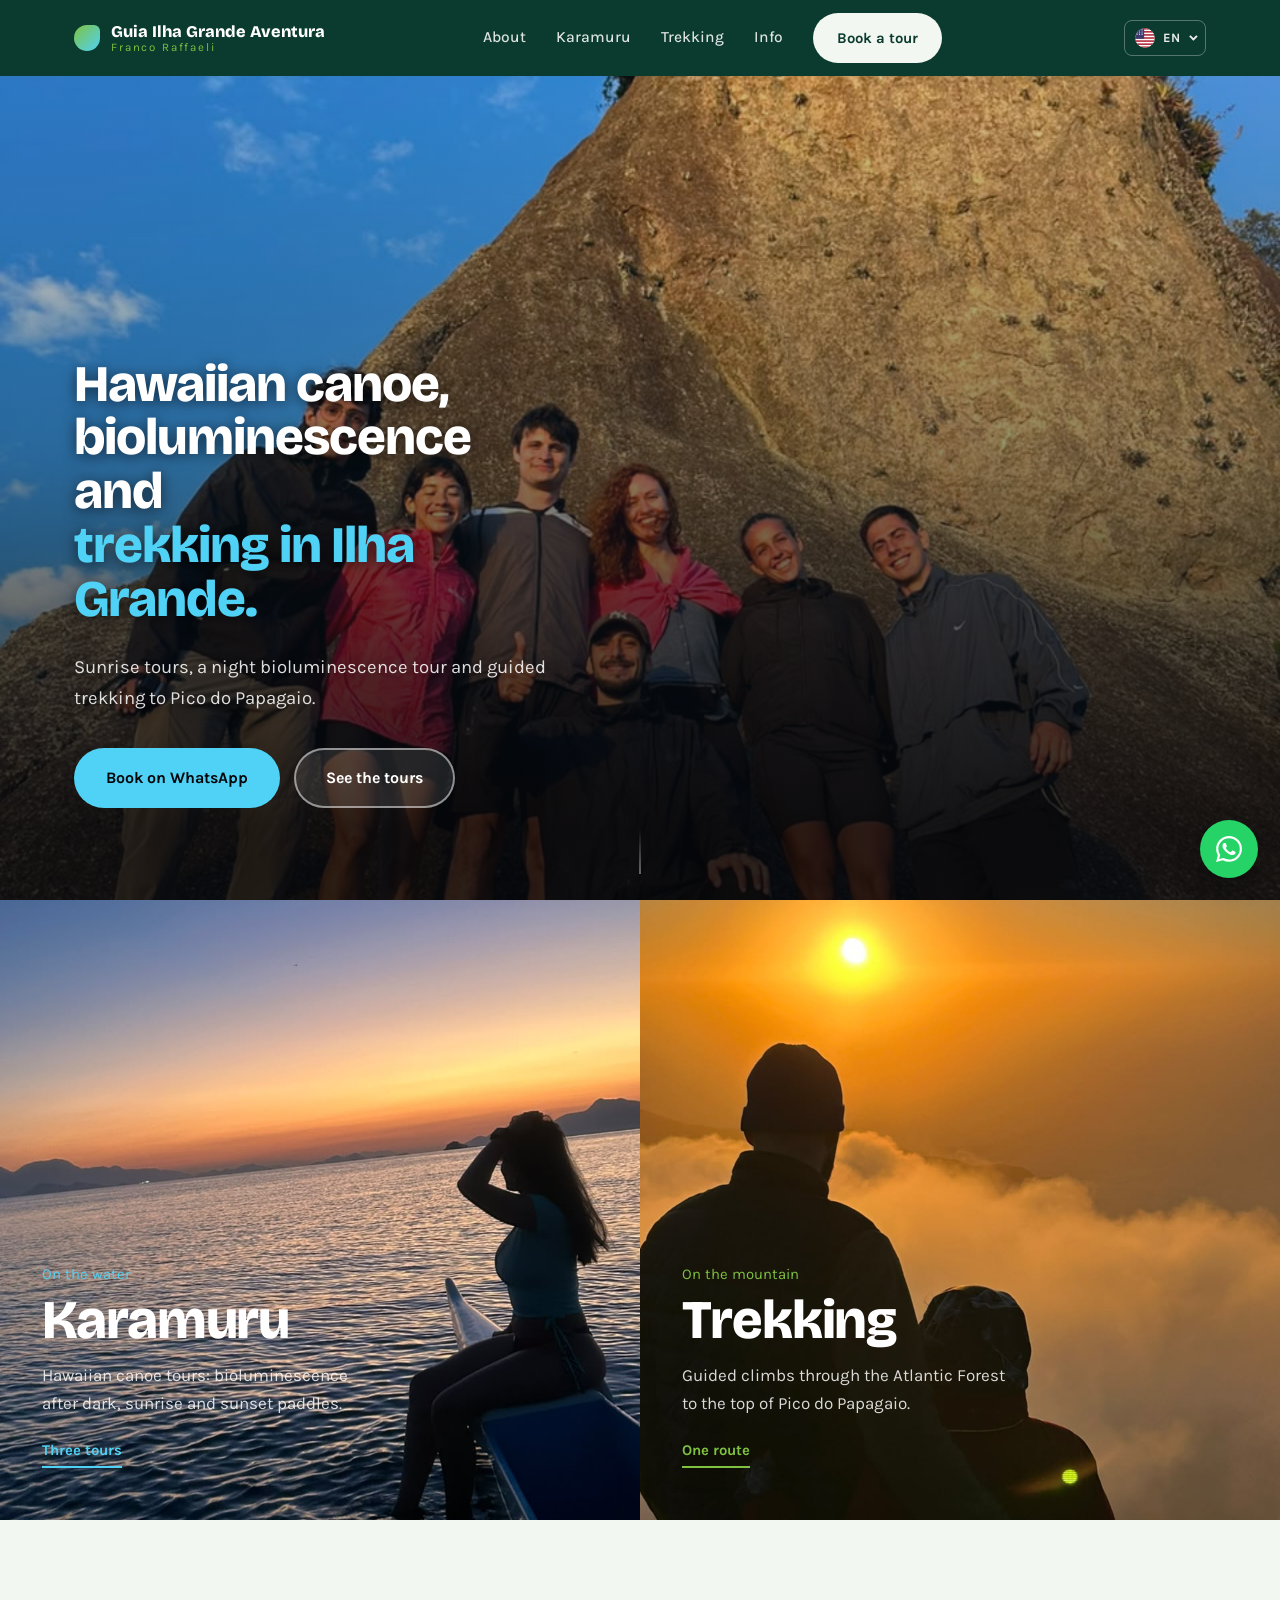
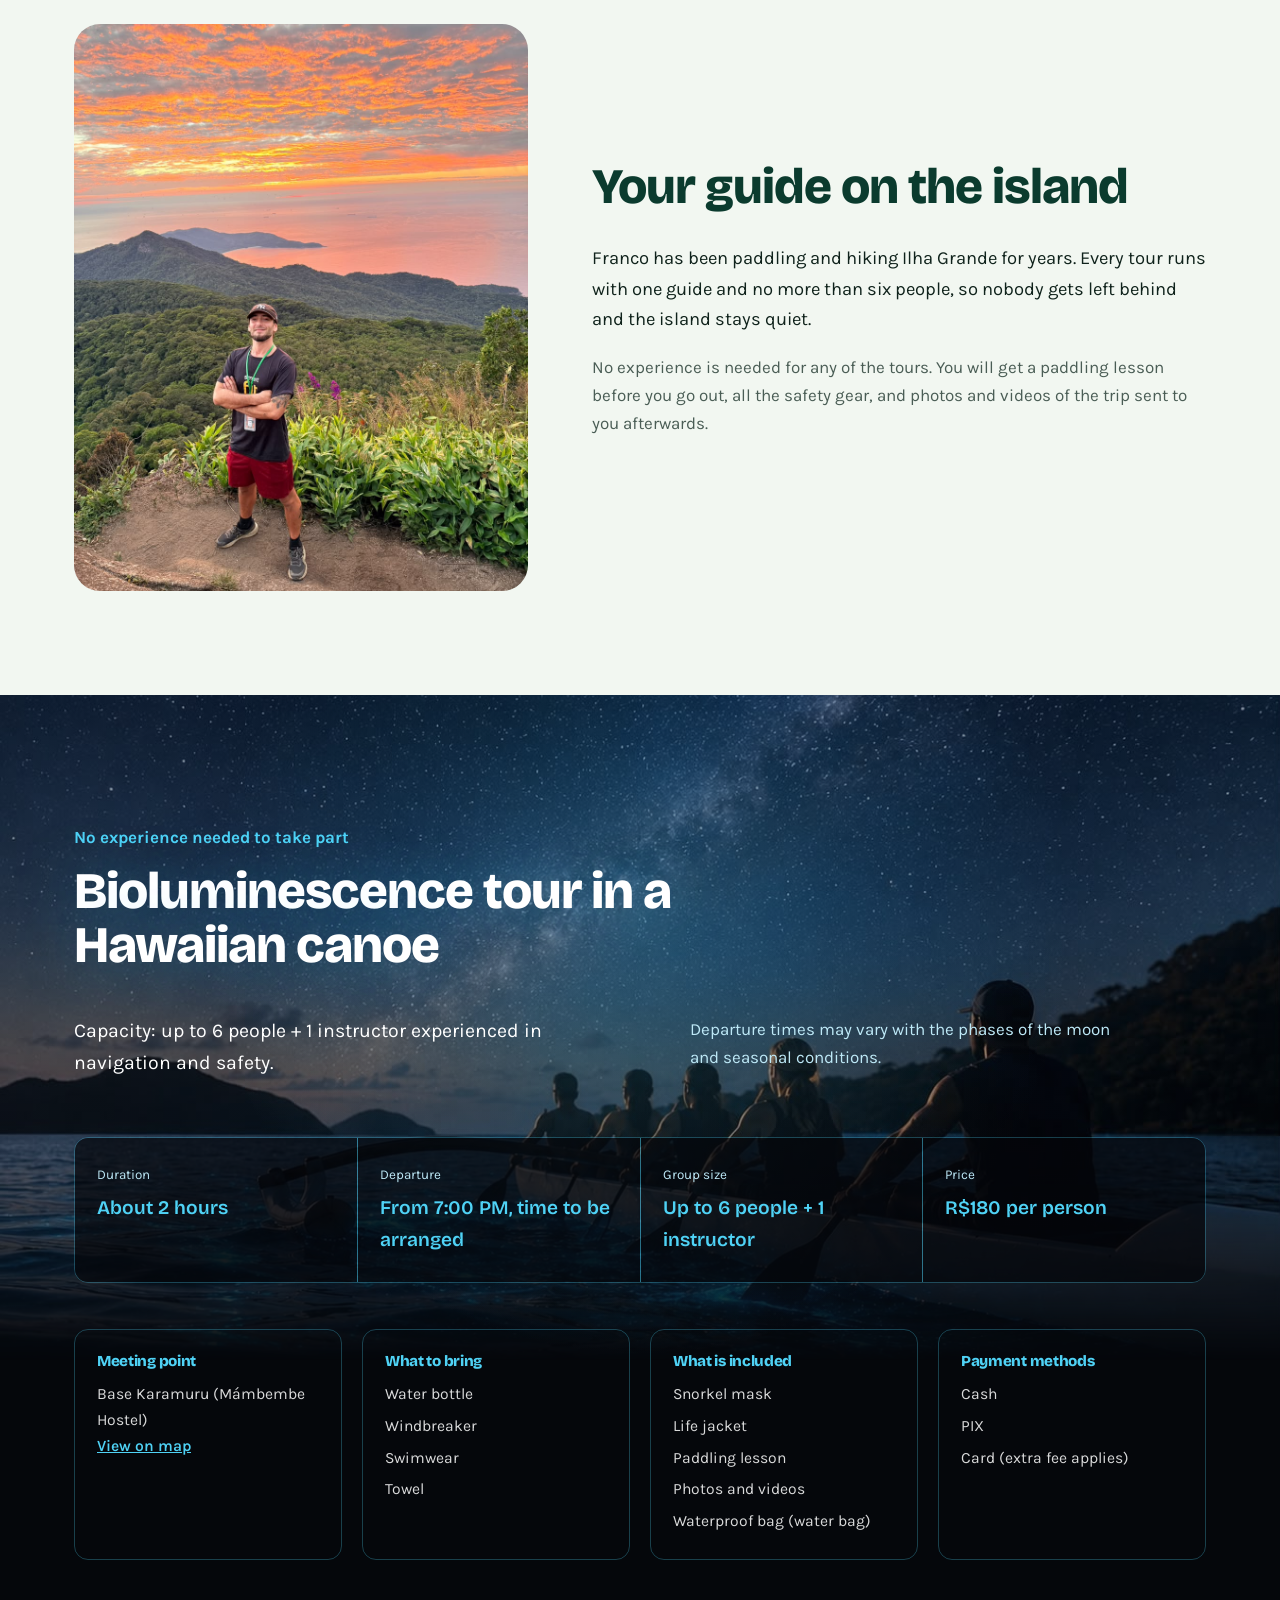
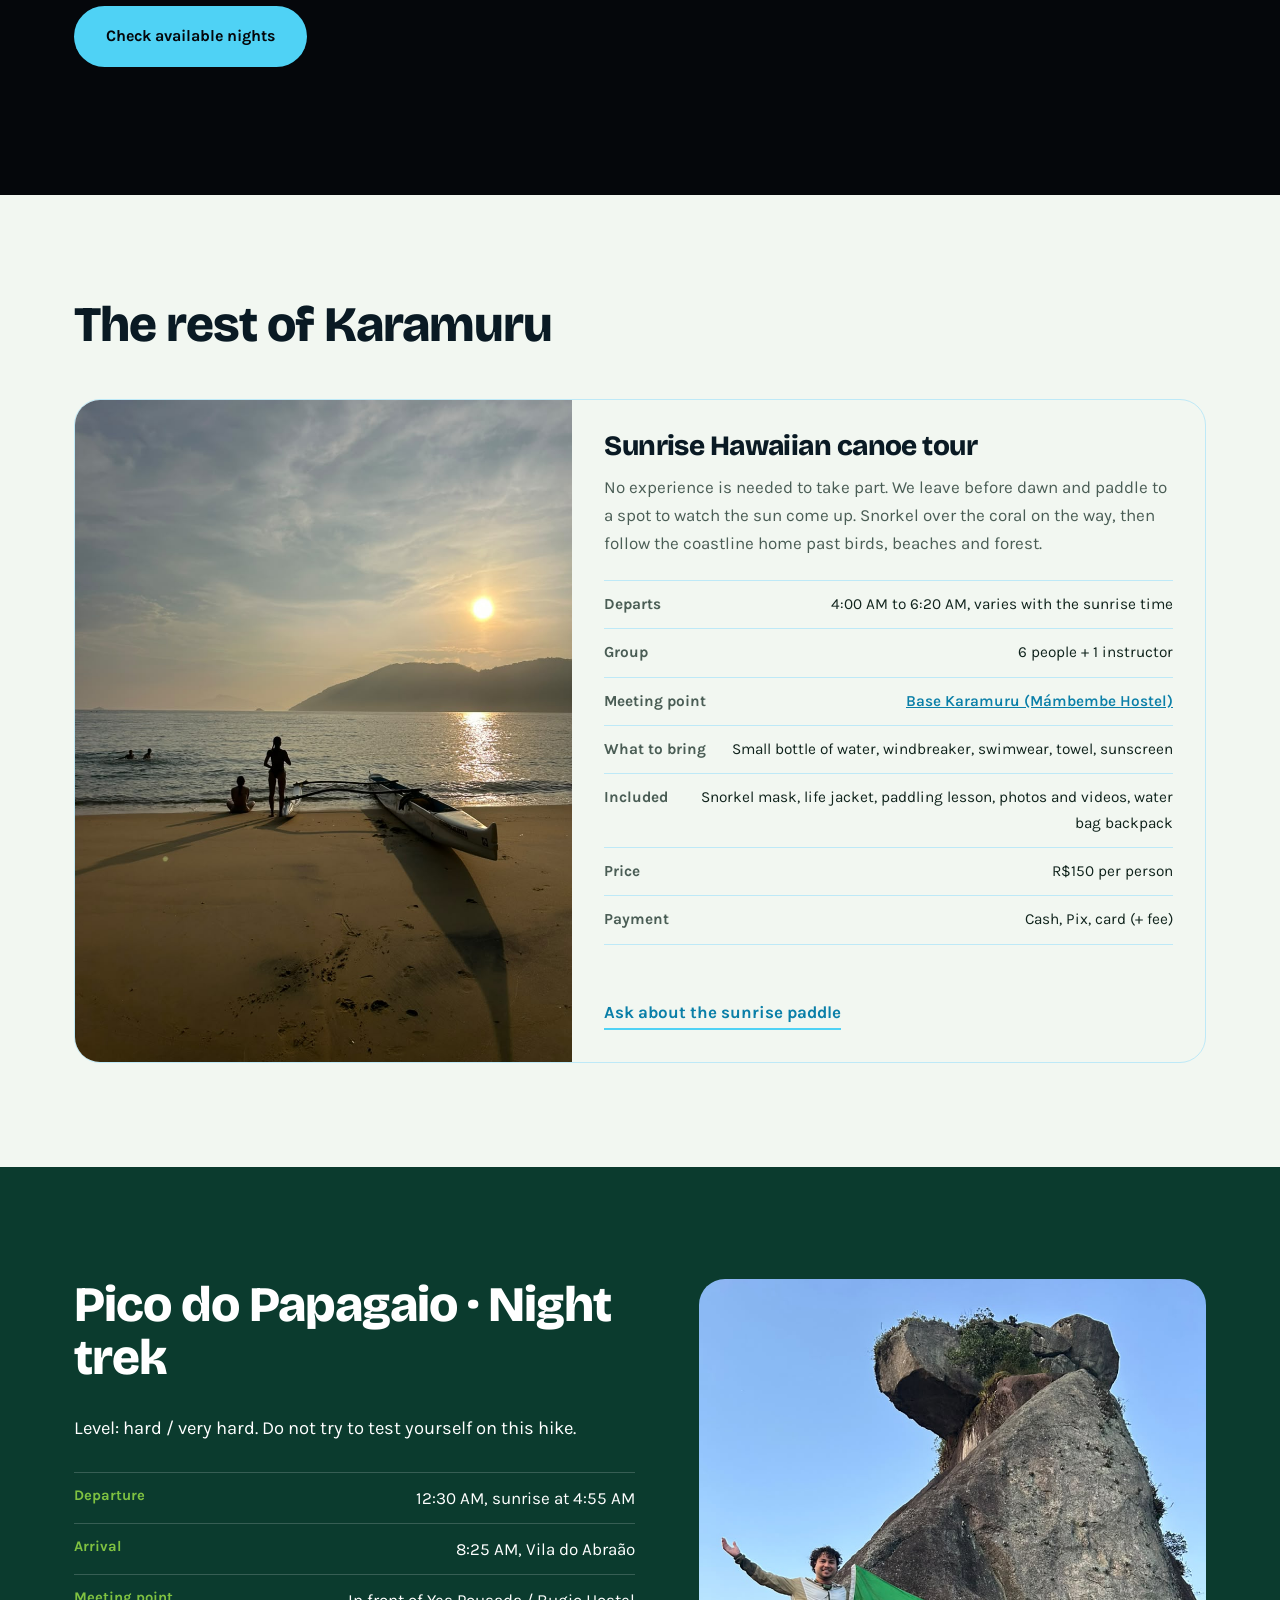
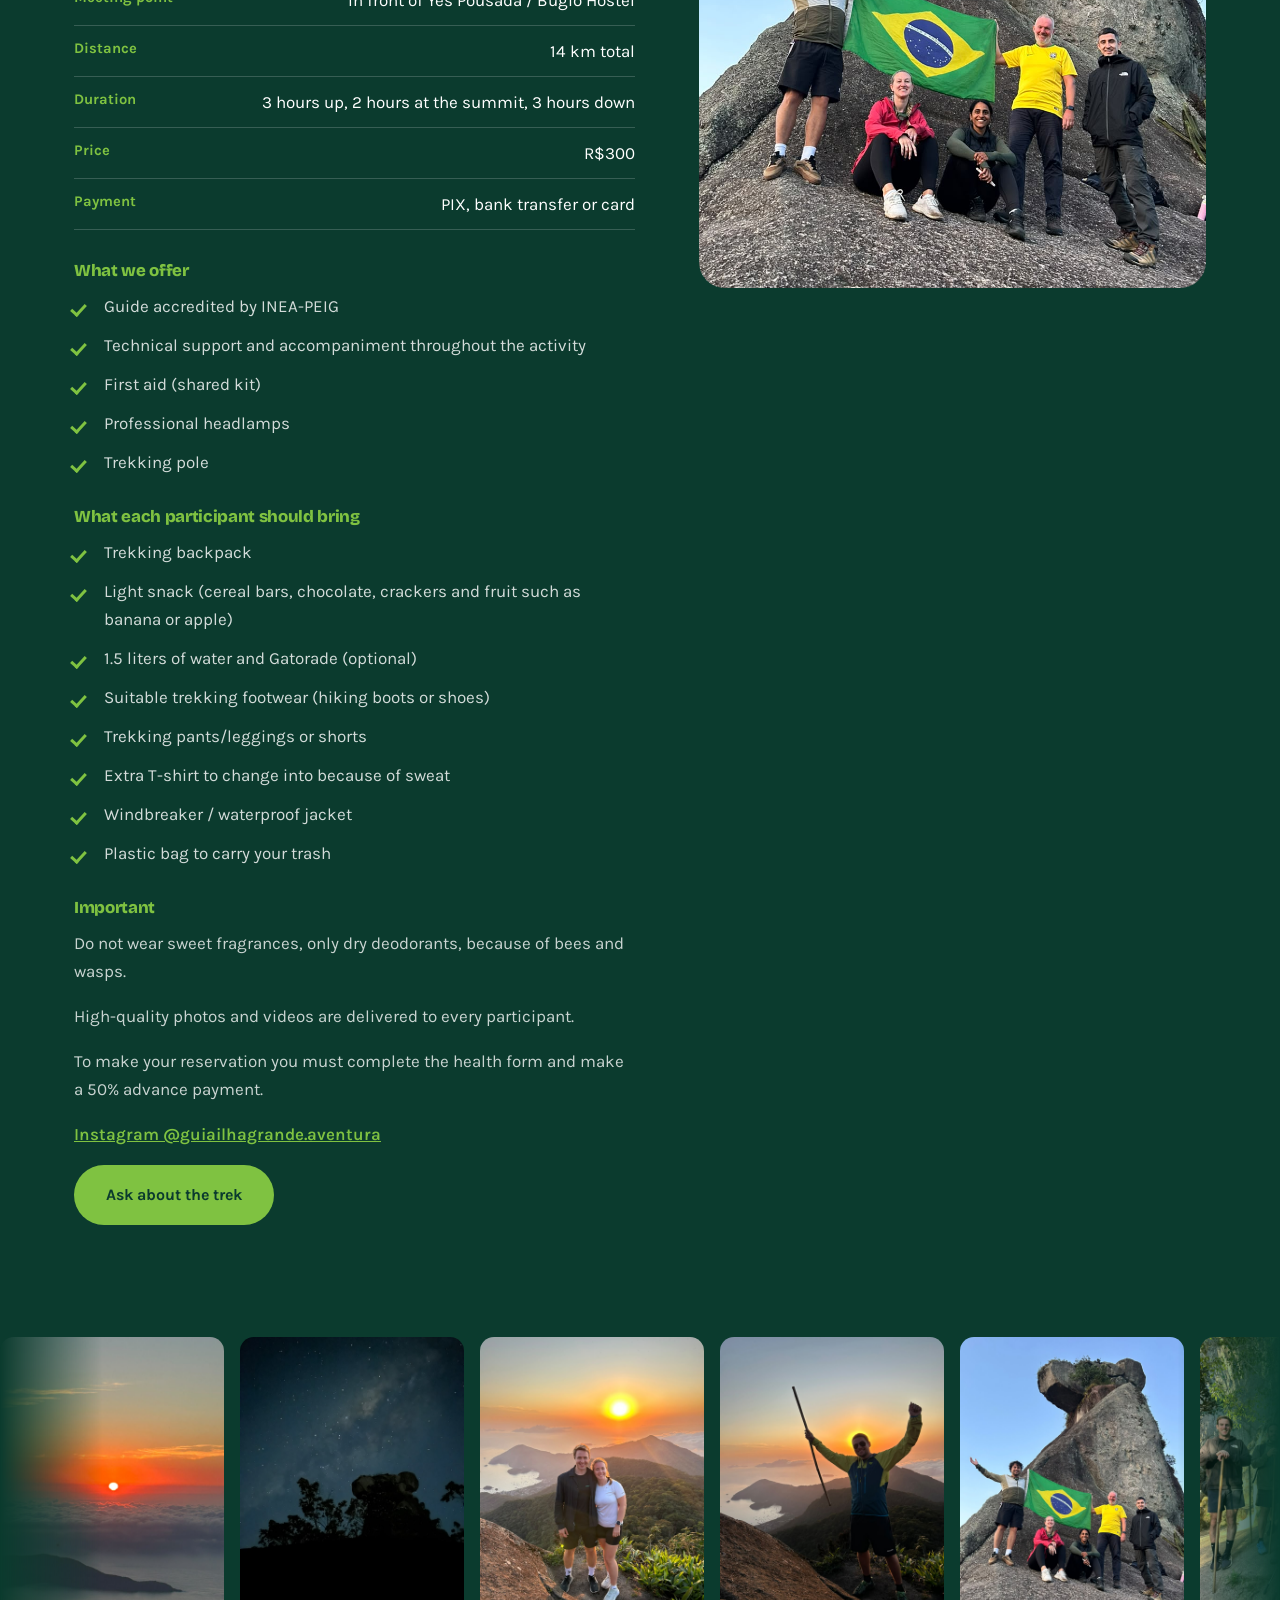
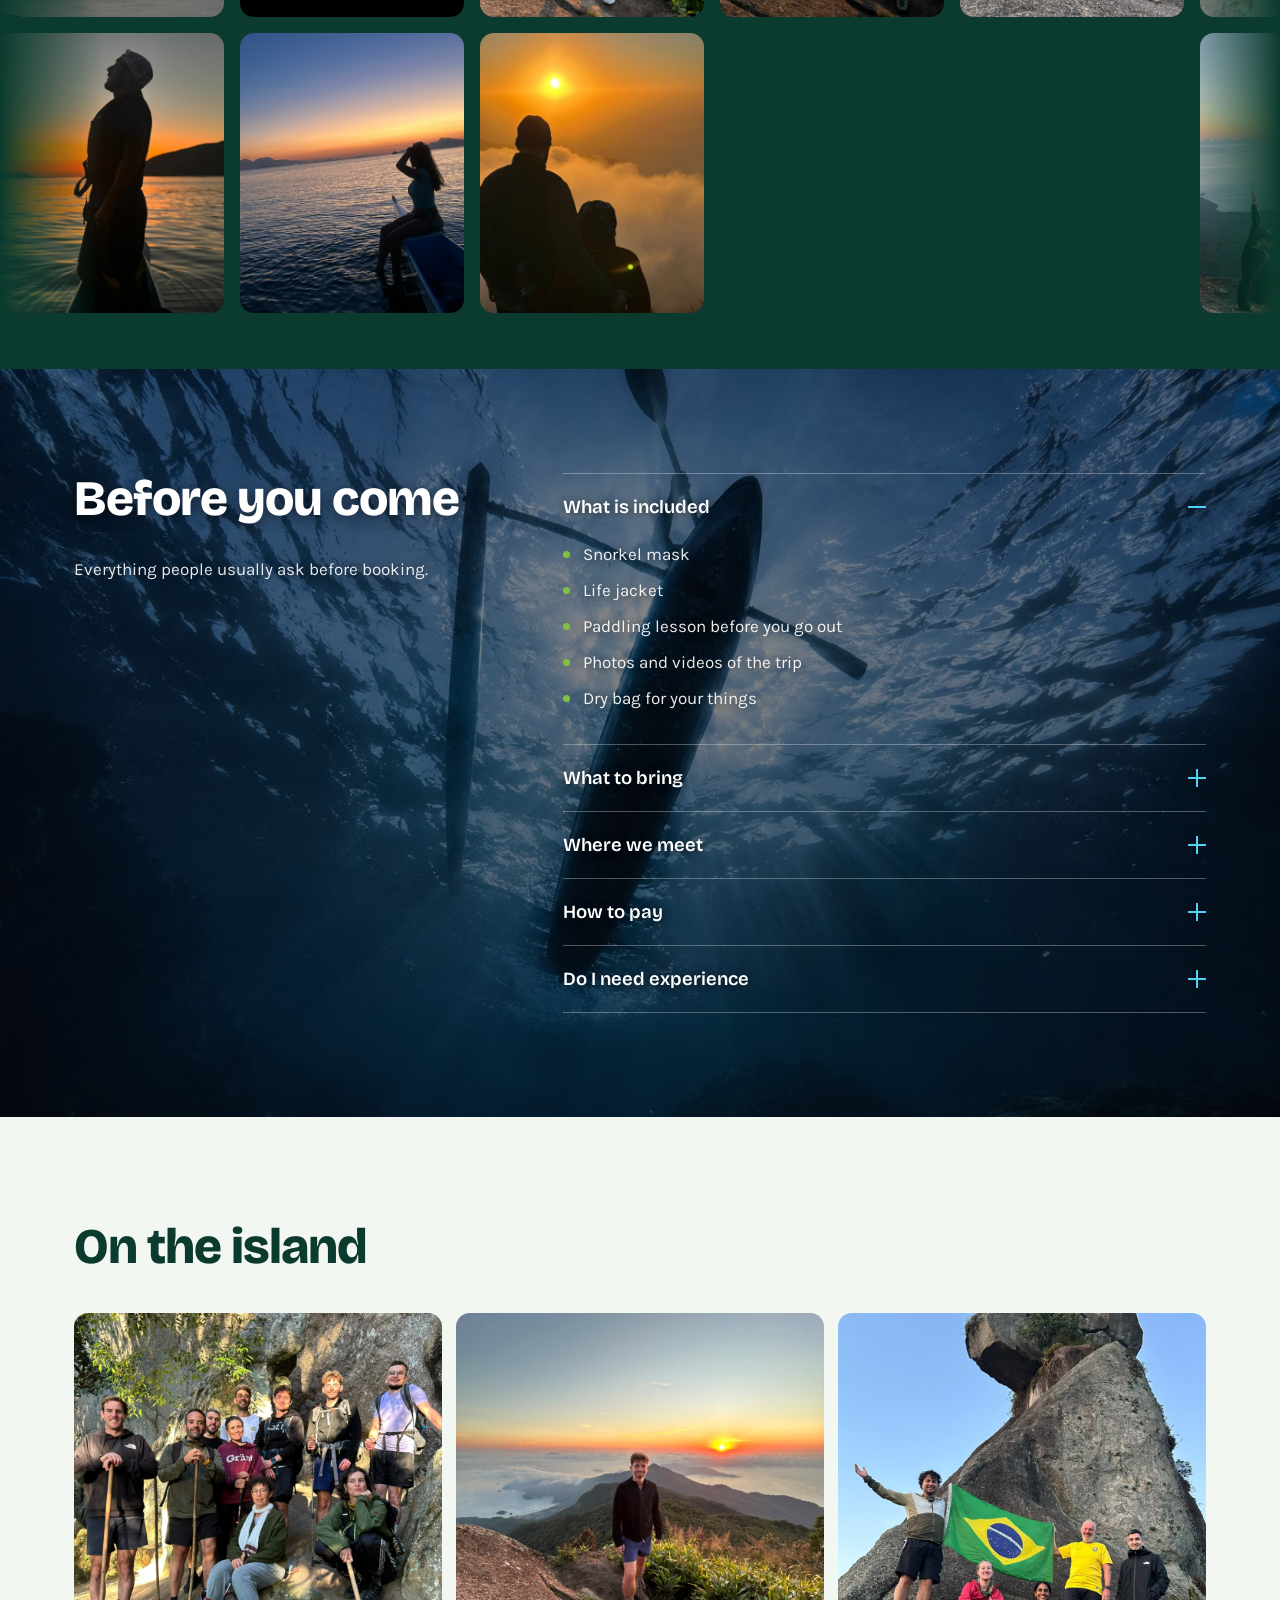
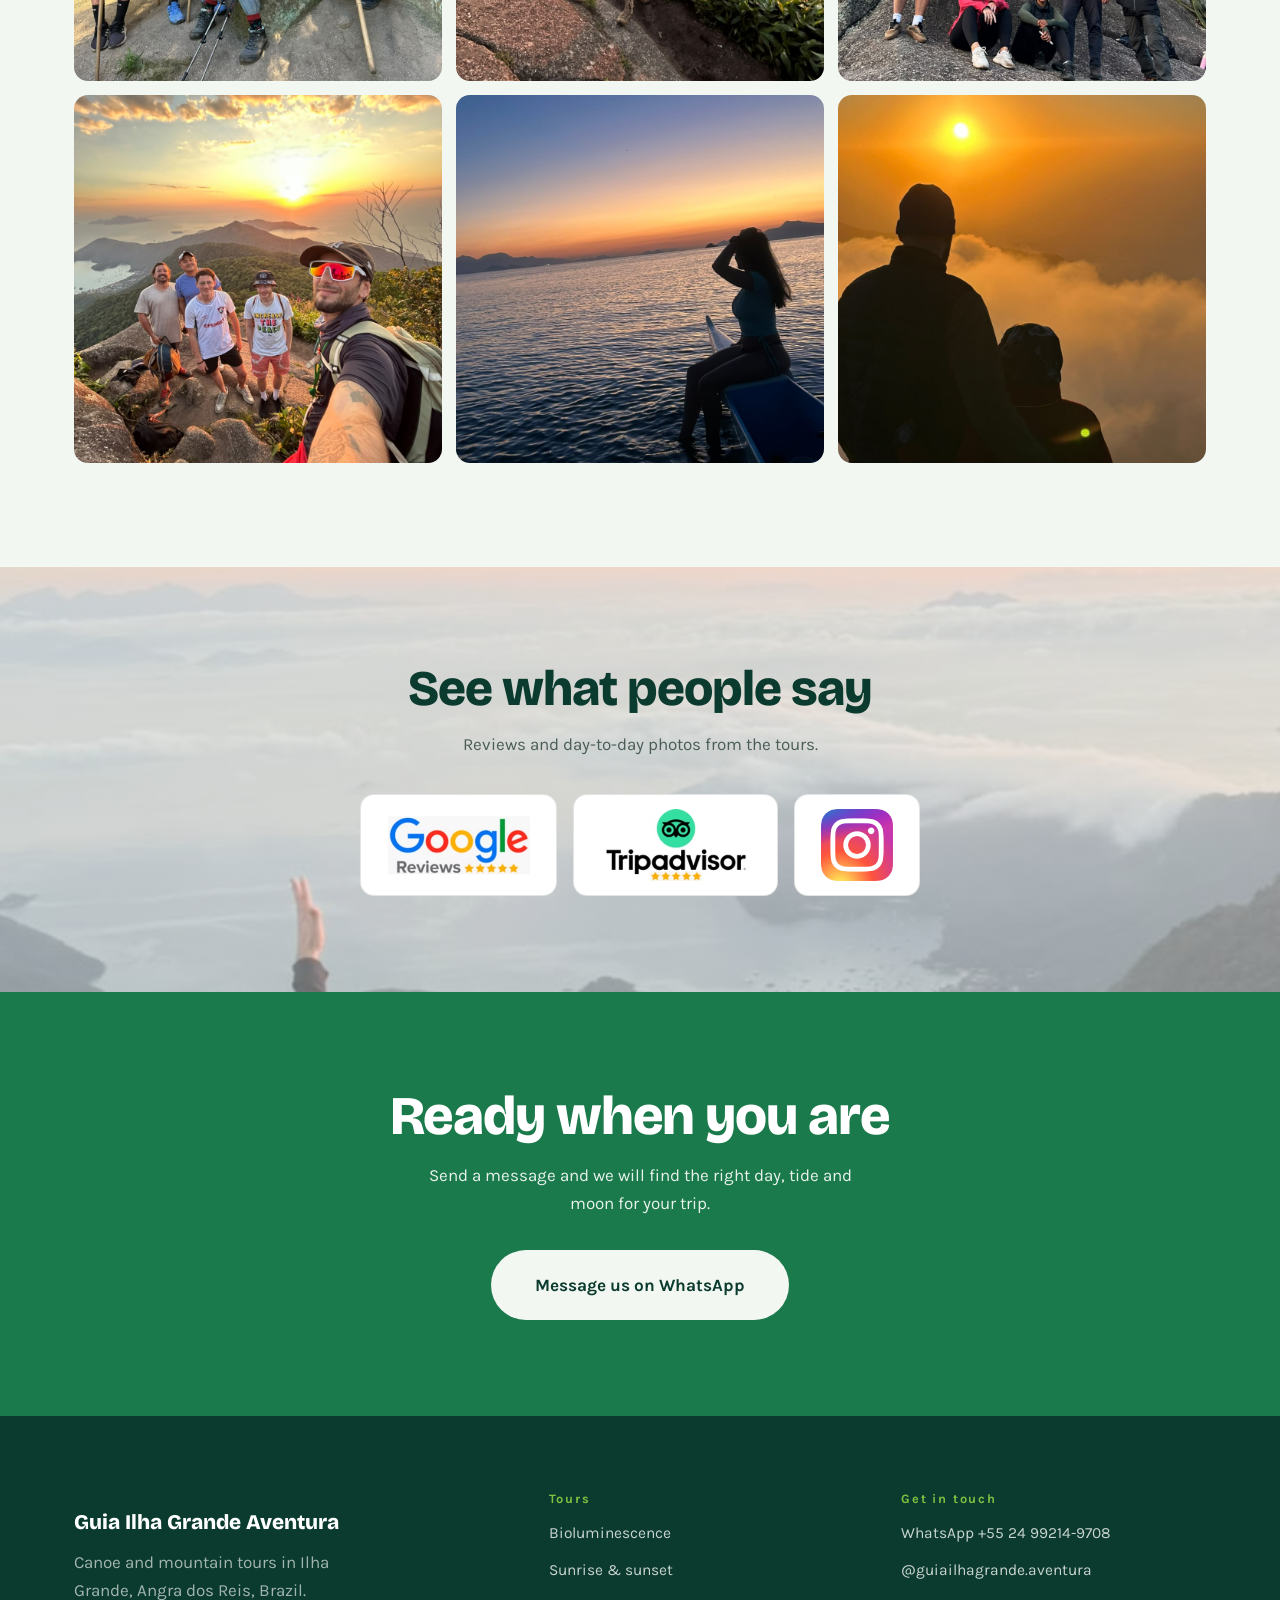
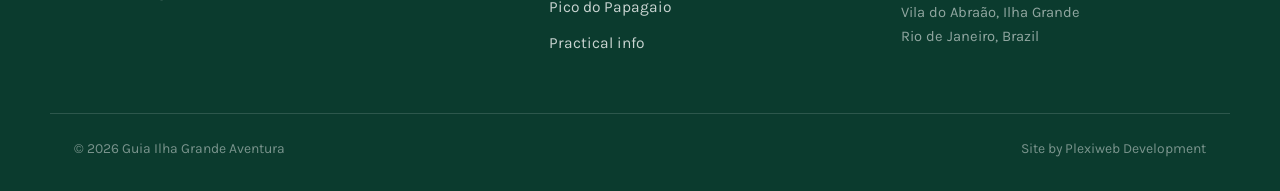
==== commit d183f8dc: "Hero con banner 4 y foto actualizada de Franco - Hero: foto img/banner-4.jpeg (Pico do Papagaio) en " ====
--- a/index.html
+++ b/index.html
@@ -41,7 +41,7 @@
 <link rel="preconnect" href="https://fonts.gstatic.com" crossorigin>
 <link href="https://fonts.googleapis.com/css2?family=Bricolage+Grotesque:opsz,wght@12..96,400;12..96,600;12..96,800&family=Karla:wght@400;500;700&display=swap" rel="stylesheet">
 
-<link rel="stylesheet" href="index.css?v=46">
+<link rel="stylesheet" href="index.css?v=50">
 </head>
 
 <body>
@@ -102,8 +102,6 @@
 <section class="hero" id="home">
   <!-- COMENTARIO REEMPLAZO: foto de fondo del hero. Editá la ruta en index.css, en la regla .hero__media -->
   <div class="hero__media" role="img" aria-label="Bioluminescent water around a Hawaiian canoe at night in Ilha Grande" data-i18n-attr="aria-label:aria.hero"></div>
-  <!-- Video de fondo solo en celular: index.js le asigna la fuente únicamente si la pantalla es angosta -->
-  <video class="hero__video" data-src="img/hero-mobile.mp4" poster="img/banner.jpeg" muted loop playsinline preload="none" aria-hidden="true"></video>
 
   <div class="wrap hero__content">
     <h1 class="hero__title">
@@ -631,6 +629,6 @@
 </a>
 
 <script src="i18n.js?v=30"></script>
-<script src="index.js?v=7" defer></script>
+<script src="index.js?v=8" defer></script>
 </body>
 </html>
--- a/index.css
+++ b/index.css
@@ -365,33 +365,15 @@
   inset: 0;
   /* COMENTARIO REEMPLAZO: cambiá la ruta de la foto de fondo del hero */
   background-image:
-    linear-gradient(to top, rgba(5,7,11,.94) 8%, rgba(10,26,36,.55) 55%, rgba(10,26,36,.2) 100%),
-    url("img/banner.jpeg");
+    linear-gradient(to top, rgba(5,7,11,.85) 8%, rgba(10,26,36,.45) 50%, rgba(10,26,36,.1) 100%),
+    url("img/banner-4.jpeg");
   background-size: cover;
-  background-position: center 62%;
+  background-position: center 50%;
 }
 
 .hero__content { position: relative; z-index: 2; }
 
-/* Video de fondo del hero (solo celular). En escritorio se usa la foto img/banner.jpeg.
-   Cuando el video empieza a reproducirse se repite encima el degradado oscuro de la foto. */
-.hero__video { display: none; }
-@media (max-width: 768px) {
-  .hero__video {
-    display: block;
-    position: absolute;
-    inset: 0;
-    width: 100%; height: 100%;
-    object-fit: cover;
-  }
-  .hero.has-video::before {
-    content: "";
-    position: absolute;
-    inset: 0;
-    z-index: 1;
-    background: linear-gradient(to top, rgba(5,7,11,.94) 8%, rgba(10,26,36,.55) 55%, rgba(10,26,36,.2) 100%);
-  }
-}
+.hero__title, .hero__text { text-shadow: 0 2px 14px rgba(0,0,0,.6); }
 
 .hero__title {
   font-size: clamp(1.8rem, 5.2vw, 3.2rem);
@@ -423,22 +405,6 @@
   background: linear-gradient(to bottom, transparent, rgba(255,255,255,.75));
 }
 
-/* Escritorio (foto clara): letras oscuras sobre un velo claro a la izquierda y abajo.
-   En celular se mantiene el video con velo oscuro y letras blancas. */
-@media (min-width: 769px) {
-  .hero__media {
-    background-image:
-      linear-gradient(to right, rgba(255,255,255,.80) 0%, rgba(255,255,255,.55) 38%, rgba(255,255,255,0) 72%),
-      linear-gradient(to top, rgba(255,255,255,.55) 0%, rgba(255,255,255,0) 55%),
-      url("img/banner.jpeg");
-  }
-  .hero__title { color: var(--deep-sea); }
-  .hero__title .line:last-child { color: #075A78; }
-  .hero__text { color: var(--ink); }
-  .hero .btn--ghost { background: rgba(255,255,255,.55); color: var(--deep-sea); border-color: rgba(10,26,36,.55); }
-  .hero .btn--ghost:hover { background: rgba(255,255,255,.9); }
-  .hero__scroll-line { background: linear-gradient(to bottom, transparent, rgba(10,26,36,.75)); }
-}
 
 /* Entrada del hero: un solo momento orquestado al cargar la página */
 .hero__title .line,
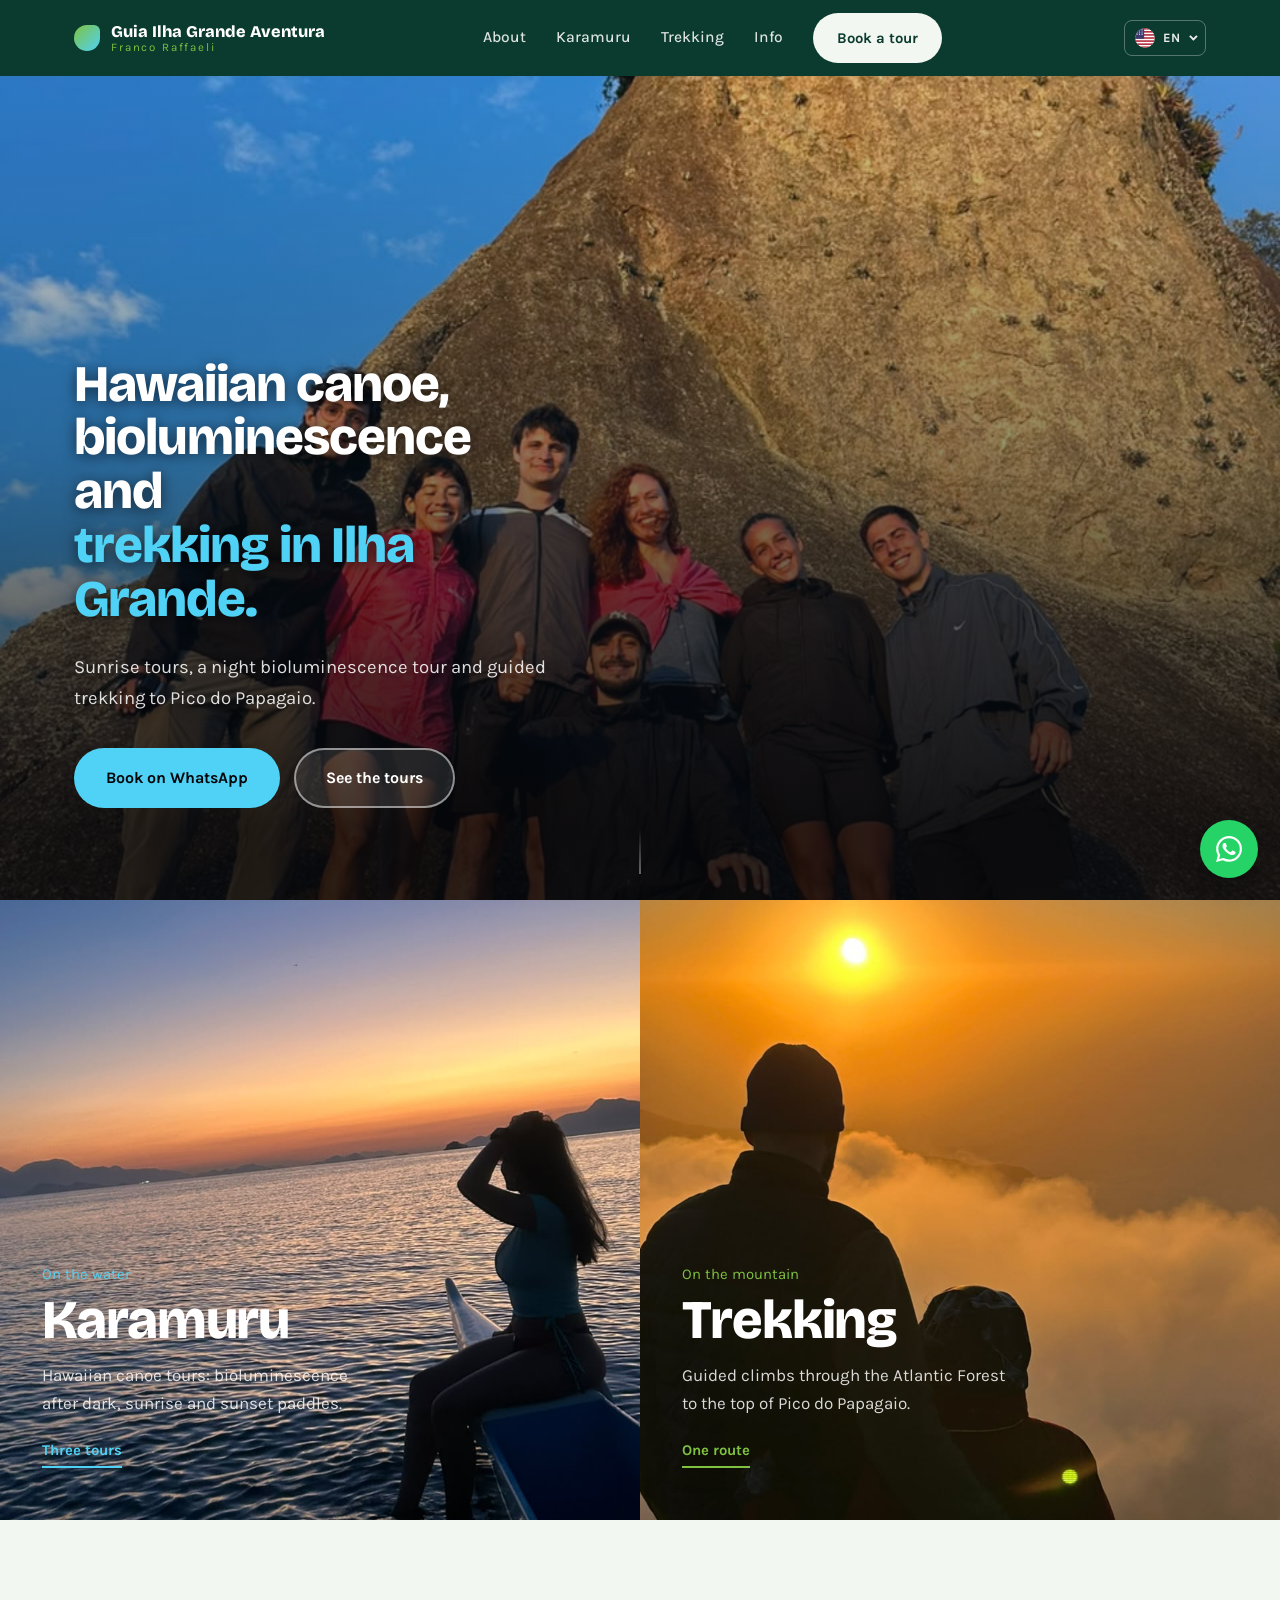
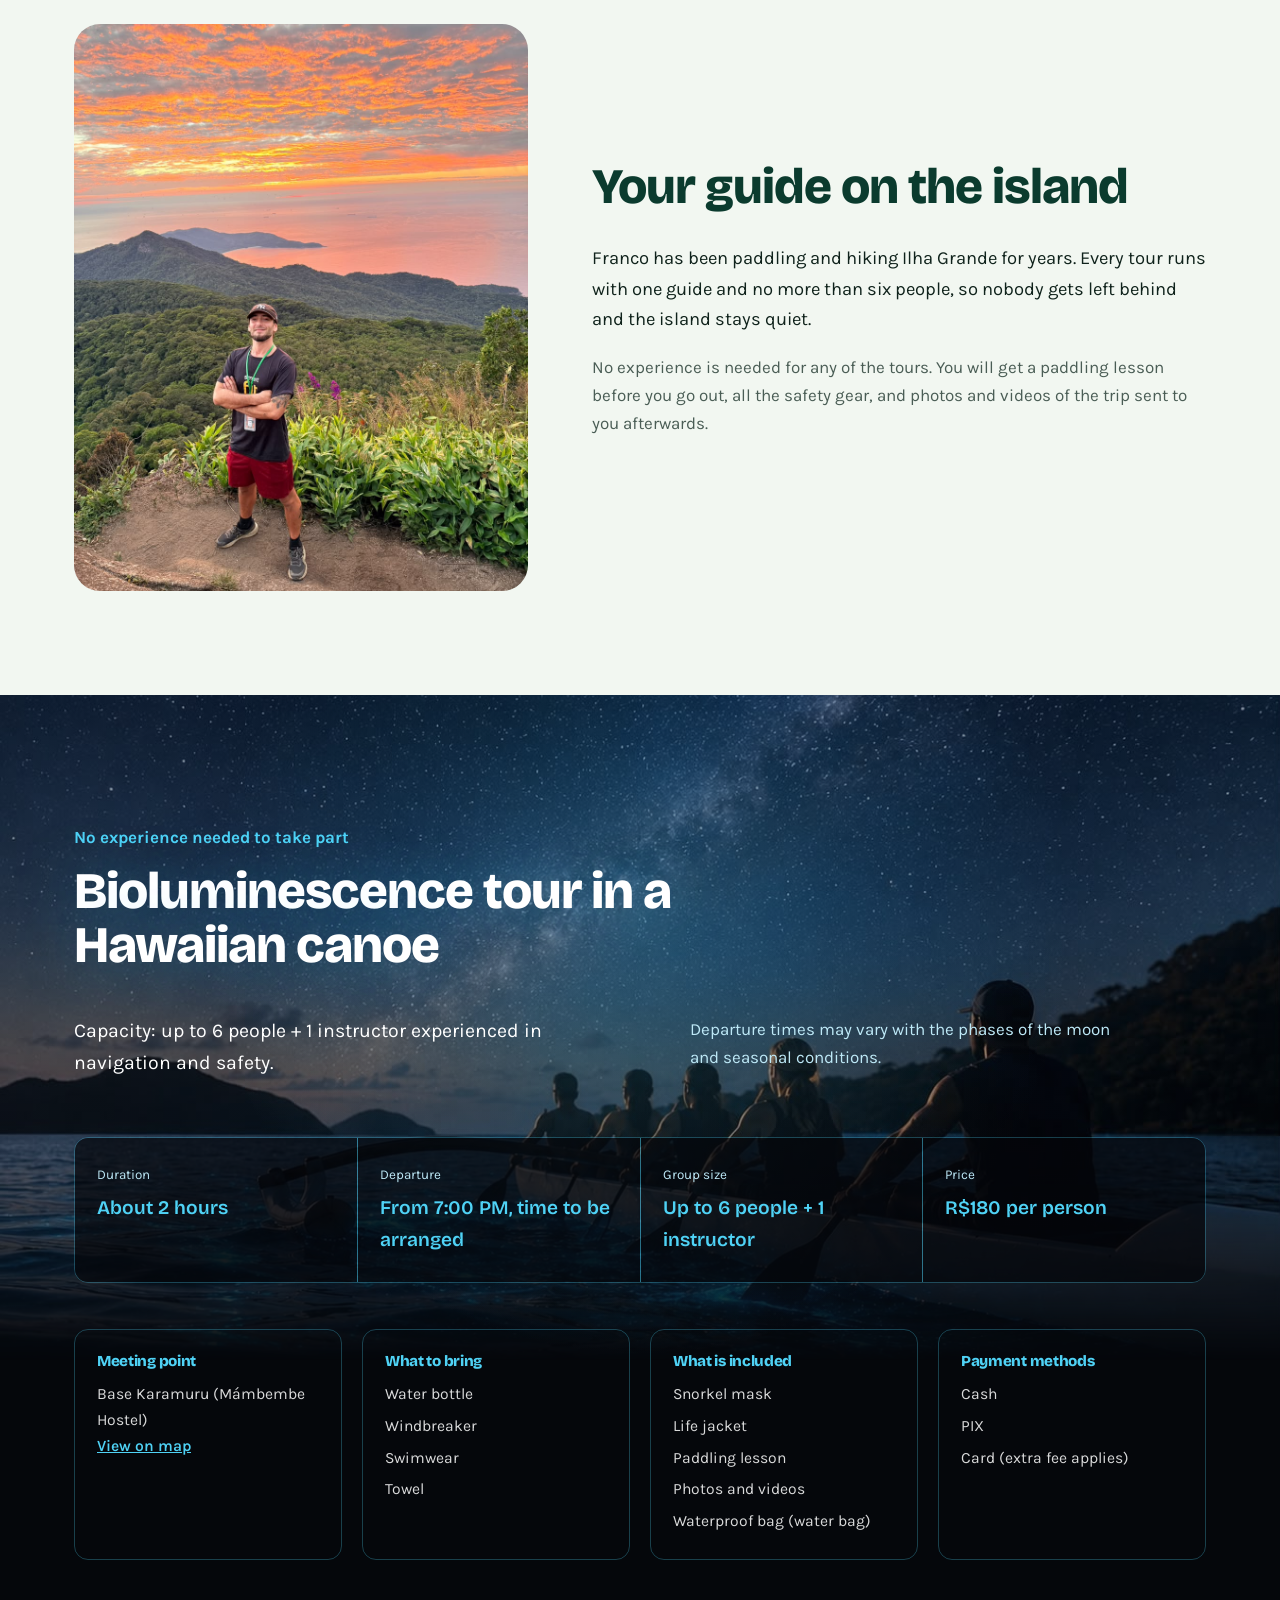
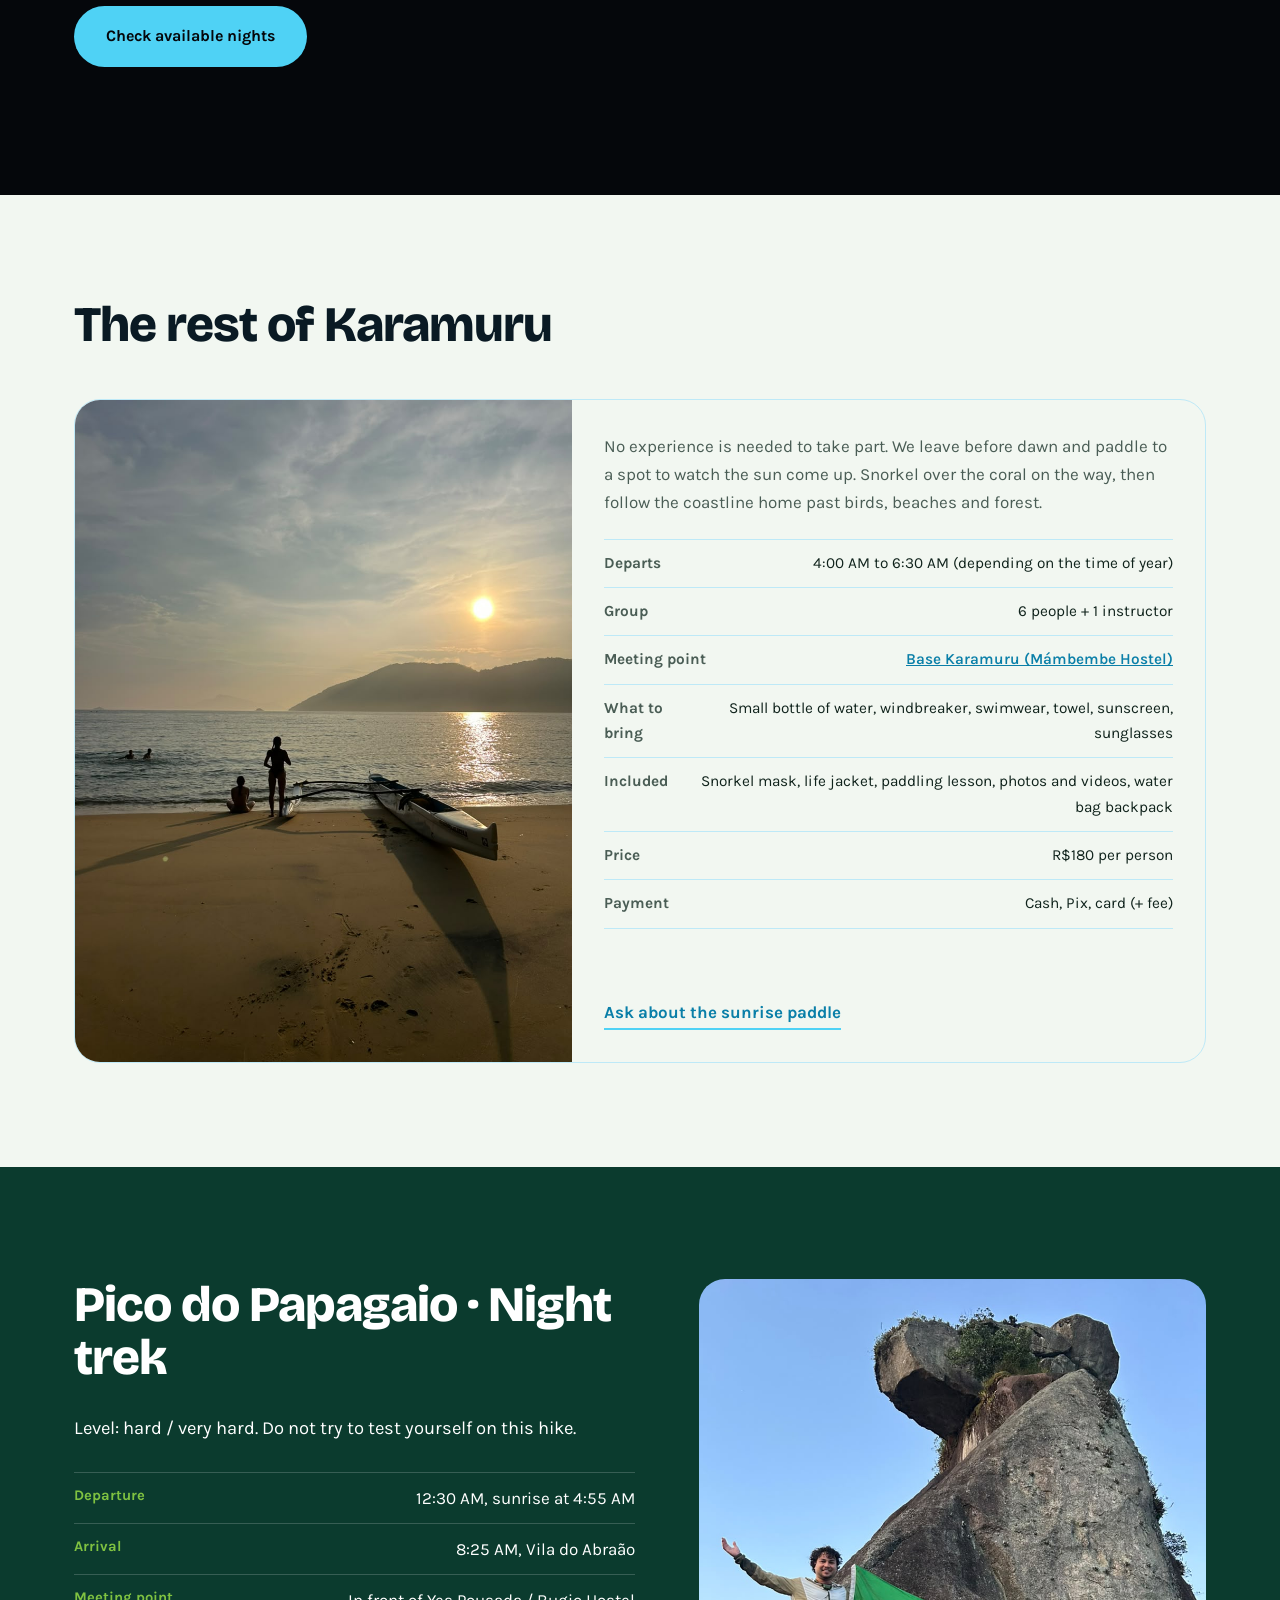
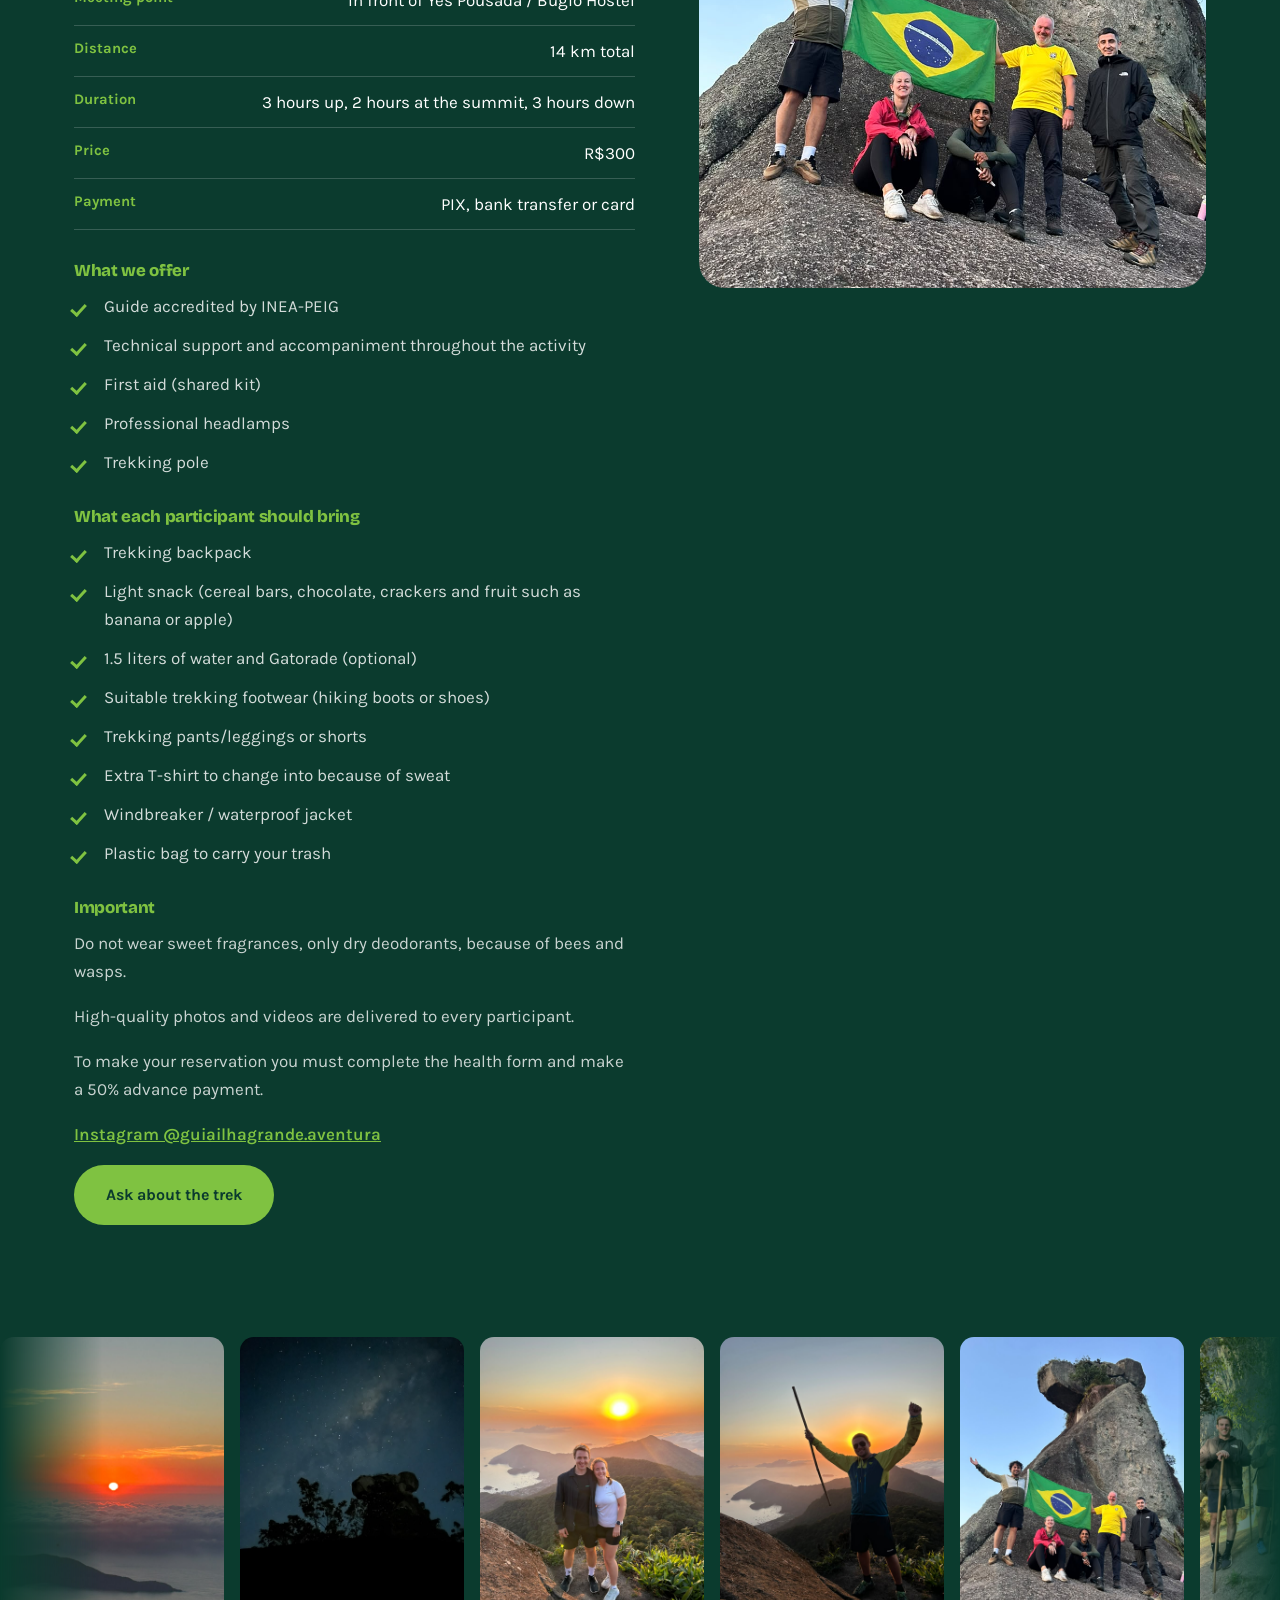
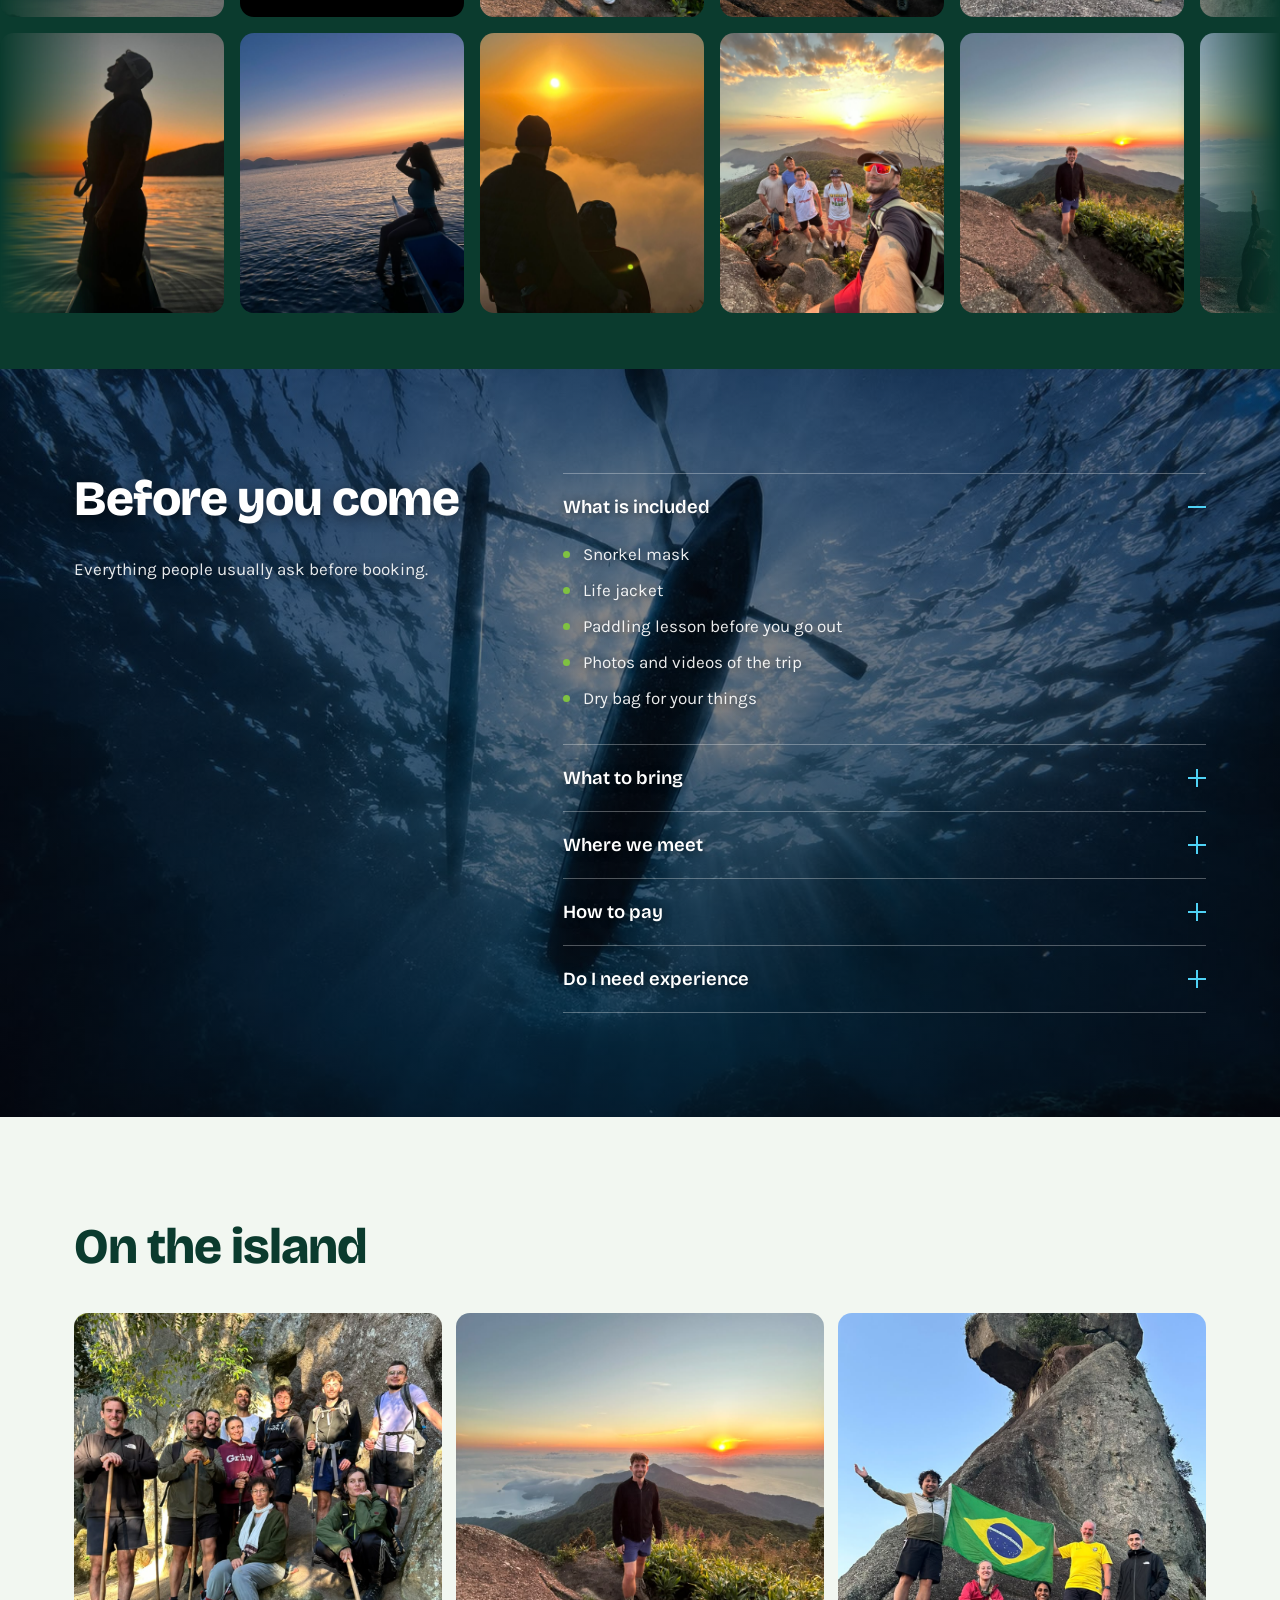
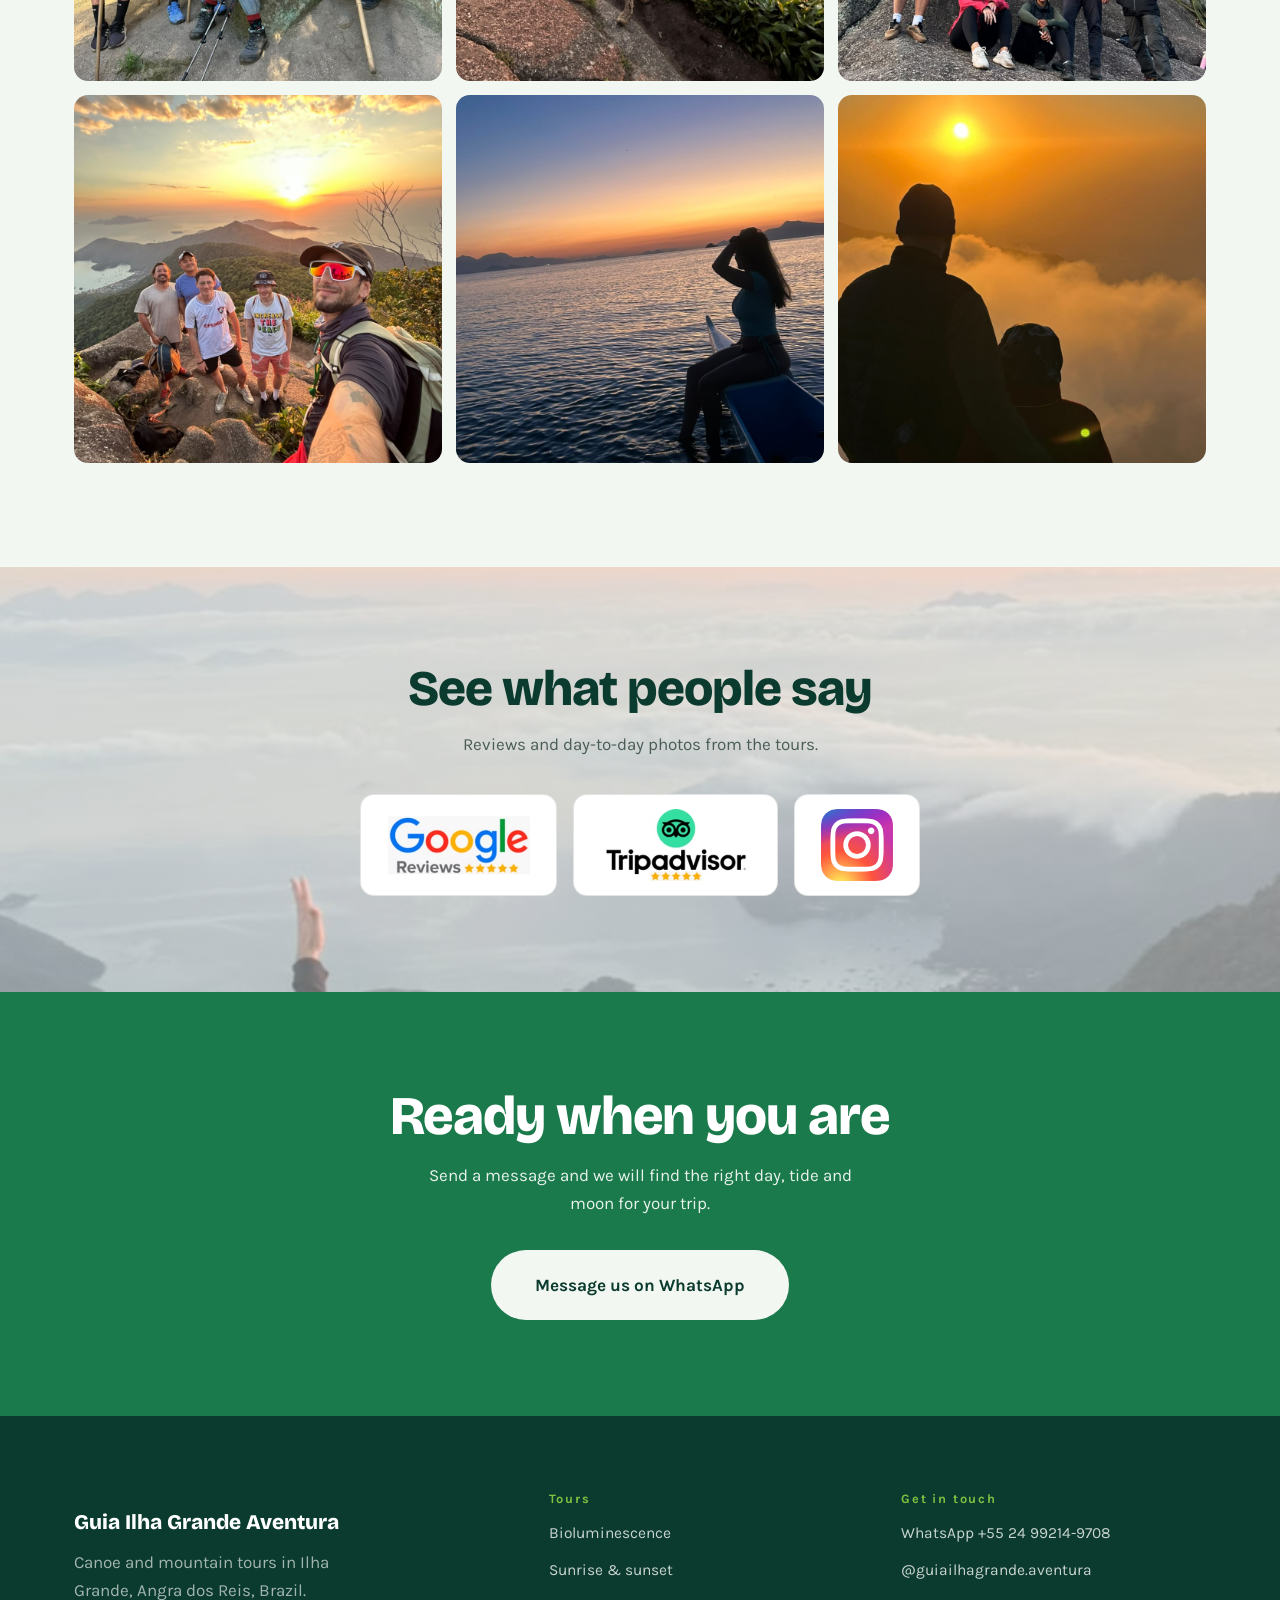
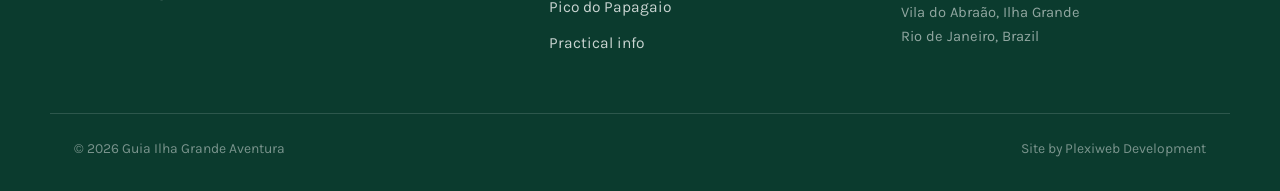
==== commit 871ba7e6: "Sección 6 y botones de WhatsApp por tour, video en trekking - Karamuru/amanecer: sin título de tarje" ====
--- a/index.html
+++ b/index.html
@@ -41,7 +41,7 @@
 <link rel="preconnect" href="https://fonts.gstatic.com" crossorigin>
 <link href="https://fonts.googleapis.com/css2?family=Bricolage+Grotesque:opsz,wght@12..96,400;12..96,600;12..96,800&family=Karla:wght@400;500;700&display=swap" rel="stylesheet">
 
-<link rel="stylesheet" href="index.css?v=50">
+<link rel="stylesheet" href="index.css?v=52">
 </head>
 
 <body>
@@ -265,7 +265,7 @@
       </div>
     </div>
 
-    <a data-wa-key="wa.glow" class="btn btn--glow" href="https://wa.me/5524992149708?text=Hi%20Franco%2C%20I%20was%20looking%20at%20the%20website..." target="_blank" rel="noopener" data-i18n="glow.cta">Check available nights</a>
+    <a data-wa-key="wa.glow" class="btn btn--glow" href="https://wa.me/5524992149708?text=Hi%2C%20I%20saw%20the%20bioluminescence%20canoe%20tour%20on%20the%20website%20and%20I%20am%20interested." target="_blank" rel="noopener" data-i18n="glow.cta">Check available nights</a>
   </div>
 </section>
 
@@ -285,22 +285,21 @@
         <!-- COMENTARIO REEMPLAZO: foto del amanecer -->
         <img class="tour__img" src="img/canoa3.jpeg" alt="Sunrise from a Hawaiian canoe in Ilha Grande" width="900" height="600" loading="lazy" data-i18n-attr="alt:alt.sunrise">
         <div class="tour__body">
-          <h3 class="tour__title" data-i18n="sr.h">Sunrise Hawaiian canoe tour</h3>
           <p class="tour__text" data-i18n="sr.t">
             No experience is needed to take part. We leave before dawn and paddle to a spot to watch the sun come up.
             Snorkel over the coral on the way, then follow the coastline home
             past birds, beaches and forest.
           </p>
           <ul class="tour__meta">
-            <li data-i18n="sr.m1"><span>Departs</span> 4:00 AM to 6:20 AM, varies with the sunrise time</li>
+            <li data-i18n="sr.m1"><span>Departs</span> 4:00 AM to 6:30 AM (depending on the time of year)</li>
             <li data-i18n="sr.m2"><span>Group</span> 6 people + 1 instructor</li>
             <li><span data-i18n="sr.m4">Meeting point</span> <a href="https://maps.app.goo.gl/CwGMLt3do7X1GwkY7?g_st=iwb" target="_blank" rel="noopener">Base Karamuru (Mámbembe Hostel)</a></li>
-            <li data-i18n="sr.m5"><span>What to bring</span> Small bottle of water, windbreaker, swimwear, towel, sunscreen</li>
+            <li data-i18n="sr.m5"><span>What to bring</span> Small bottle of water, windbreaker, swimwear, towel, sunscreen, sunglasses</li>
             <li data-i18n="sr.m6"><span>Included</span> Snorkel mask, life jacket, paddling lesson, photos and videos, water bag backpack</li>
-            <li data-i18n="sr.m3"><span>Price</span> R$150 per person</li>
+            <li data-i18n="sr.m3"><span>Price</span> R$180 per person</li>
             <li data-i18n="sr.m7"><span>Payment</span> Cash, Pix, card (+ fee)</li>
           </ul>
-          <a data-wa-key="wa.sunrise" class="link-cta" href="https://wa.me/5524992149708?text=Hi%20Franco%2C%20I%20was%20looking%20at%20the%20website..." target="_blank" rel="noopener" data-i18n="sr.cta">Ask about the sunrise paddle</a>
+          <a data-wa-key="wa.sunrise" class="link-cta" href="https://wa.me/5524992149708?text=Hi%2C%20I%20saw%20the%20sunrise%20canoe%20tour%20on%20the%20website%20and%20I%20am%20interested." target="_blank" rel="noopener" data-i18n="sr.cta">Ask about the sunrise paddle</a>
         </div>
       </article>
 
@@ -357,12 +356,12 @@
       <p data-i18n="tk.book">To make your reservation you must complete the health form and make a 50% advance payment.</p>
       <p><a href="https://www.instagram.com/guiailhagrande.aventura/" target="_blank" rel="noopener">Instagram @guiailhagrande.aventura</a></p>
 
-      <a data-wa-key="wa.trek" class="btn btn--frond" href="https://wa.me/5524992149708?text=Hi%20Franco%2C%20I%20was%20looking%20at%20the%20website..." target="_blank" rel="noopener" data-i18n="trek.cta">Ask about the trek</a>
+      <a data-wa-key="wa.trek" class="btn btn--frond" href="https://wa.me/5524992149708?text=Hi%2C%20I%20saw%20the%20Pico%20do%20Papagaio%20trek%20on%20the%20website%20and%20I%20am%20interested." target="_blank" rel="noopener" data-i18n="trek.cta">Ask about the trek</a>
     </div>
 
     <figure class="trek__photo">
       <!-- COMENTARIO REEMPLAZO: foto de la cima o del sendero -->
-      <img src="06.jpeg" alt="Panoramic view from Pico do Papagaio over Ilha Grande" width="1000" height="1200" loading="lazy" data-i18n-attr="alt:alt.trek">
+      <video src="img/hero-mobile.mp4" poster="06.jpeg" autoplay muted loop playsinline preload="metadata" aria-hidden="true"></video>
     </figure>
 
   </div>
@@ -628,7 +627,7 @@
   </svg>
 </a>
 
-<script src="i18n.js?v=30"></script>
+<script src="i18n.js?v=37"></script>
 <script src="index.js?v=8" defer></script>
 </body>
 </html>
--- a/index.css
+++ b/index.css
@@ -757,7 +757,8 @@
 .trek__body .ticks { margin: 0 0 8px; }
 
 .trek__photo { margin: 0; position: sticky; top: 100px; }
-.trek__photo img {
+.trek__photo img,
+.trek__photo video {
   width: 100%;
   aspect-ratio: 5 / 6;
   object-fit: cover;
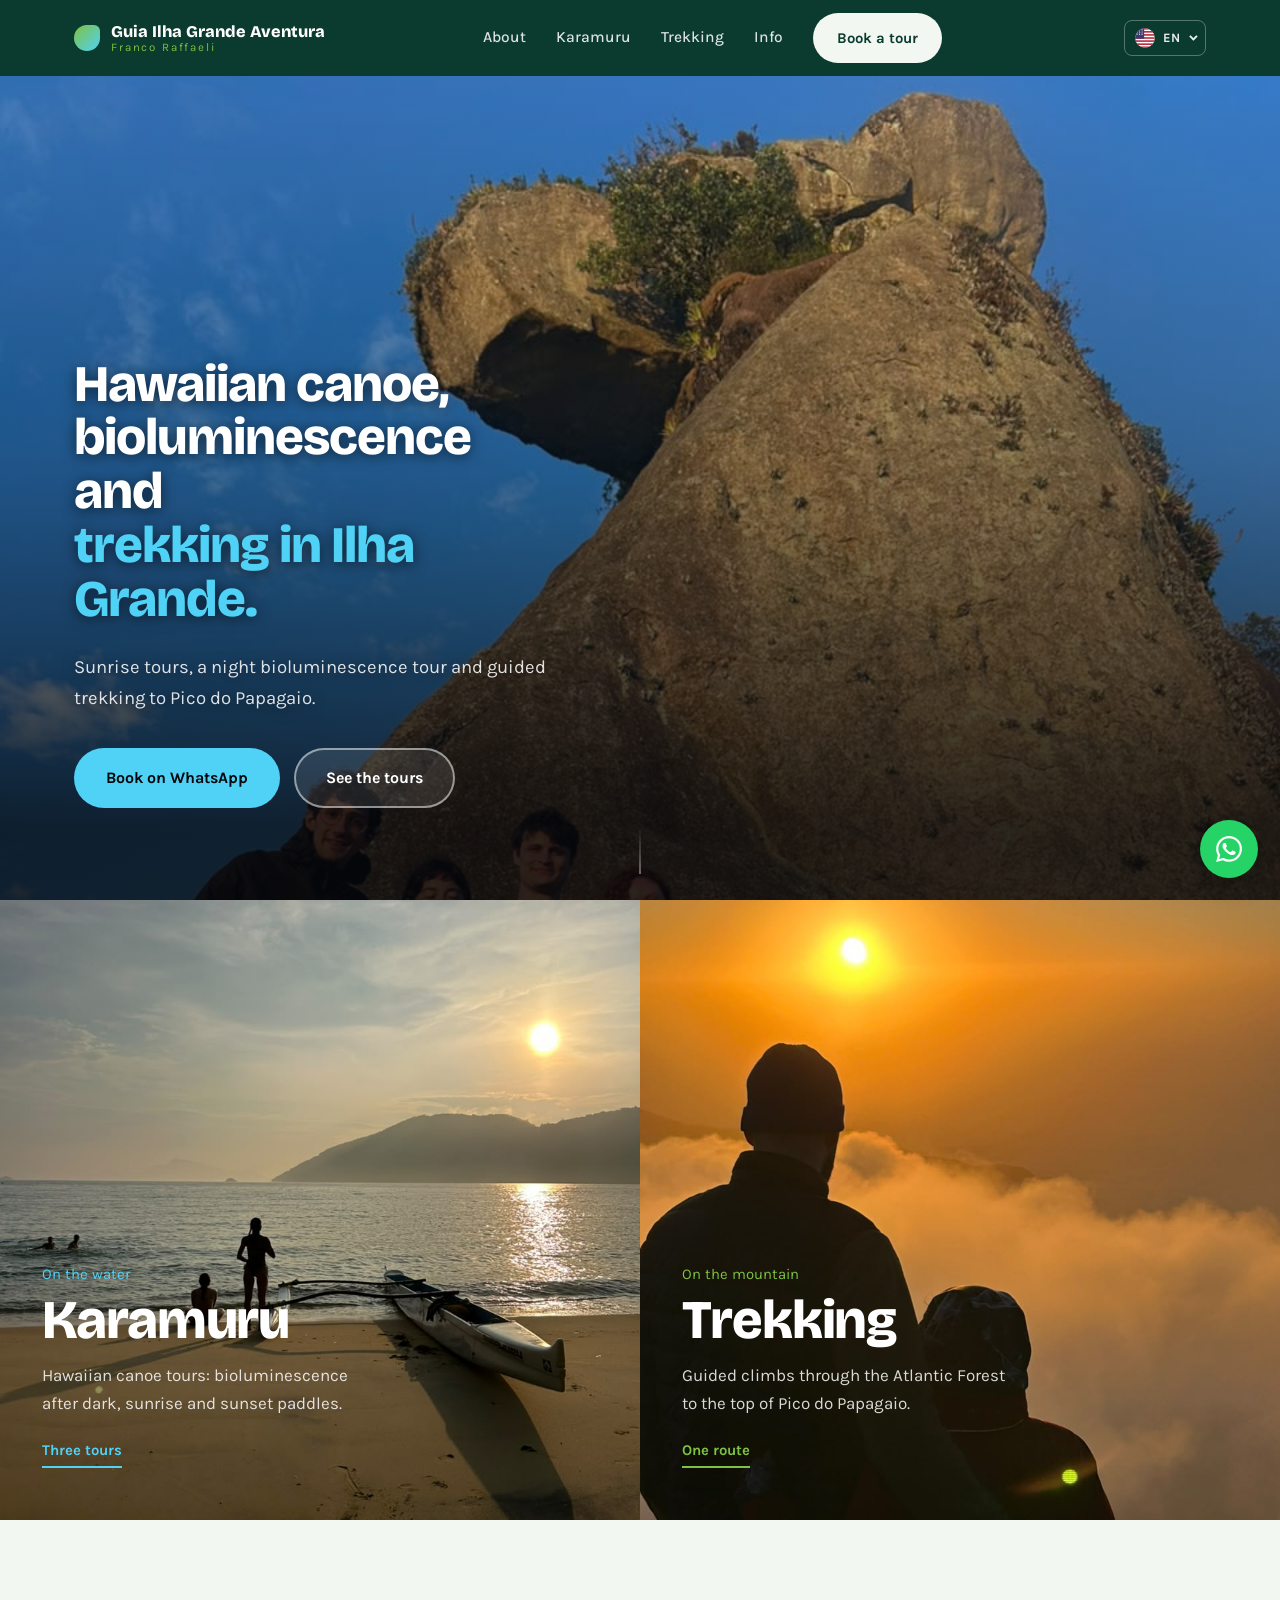
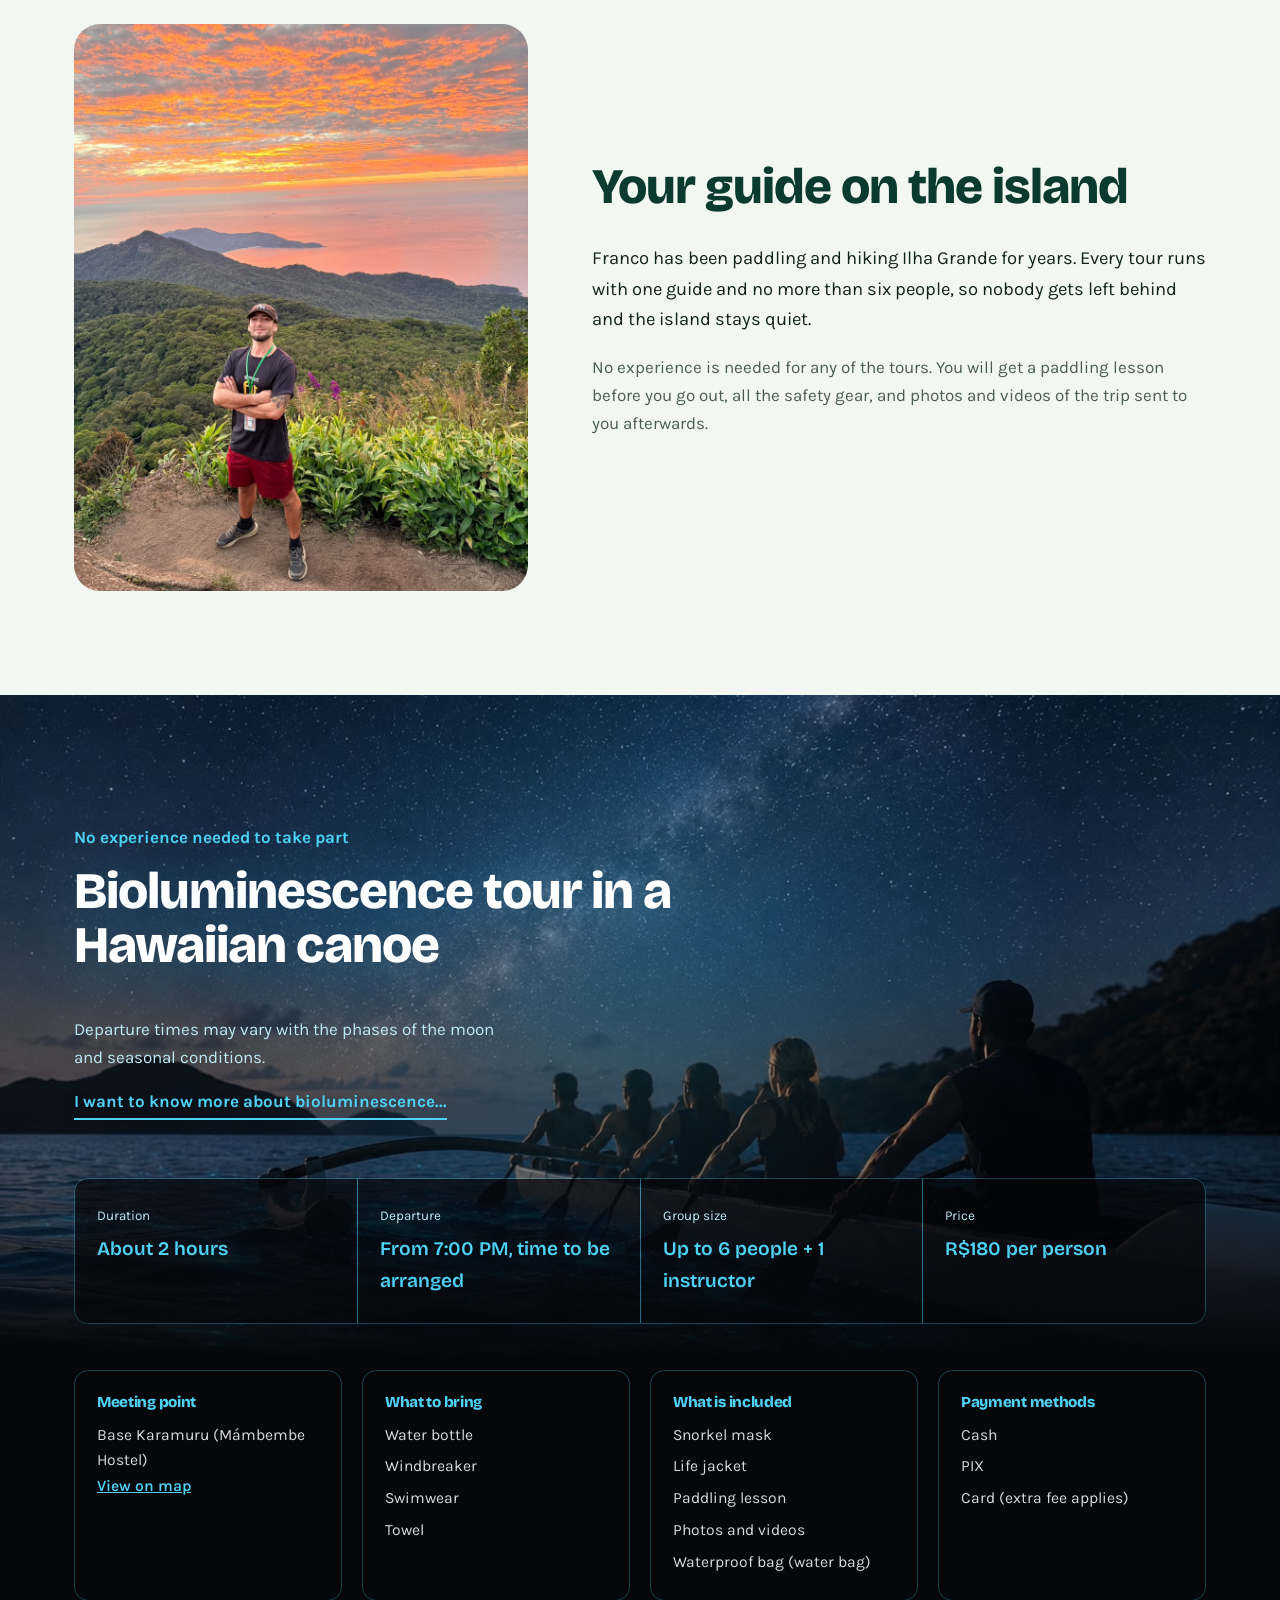
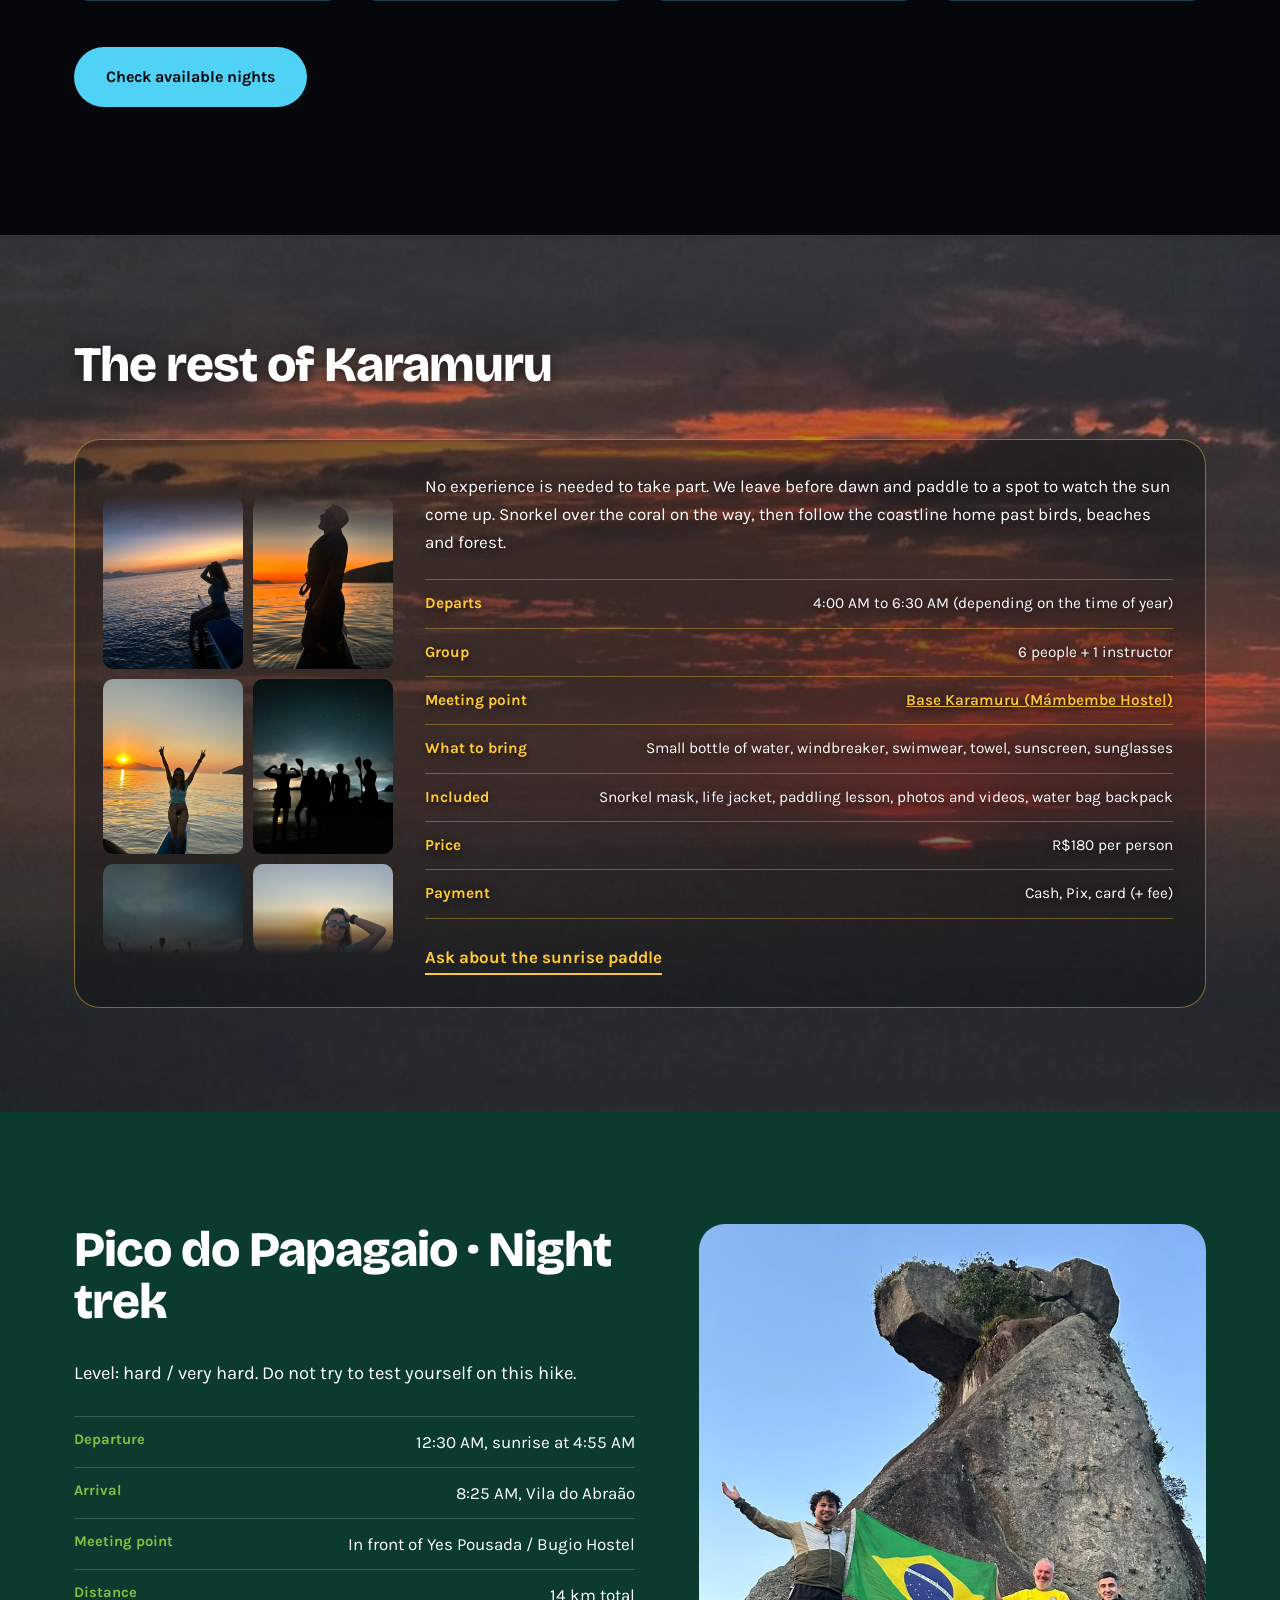
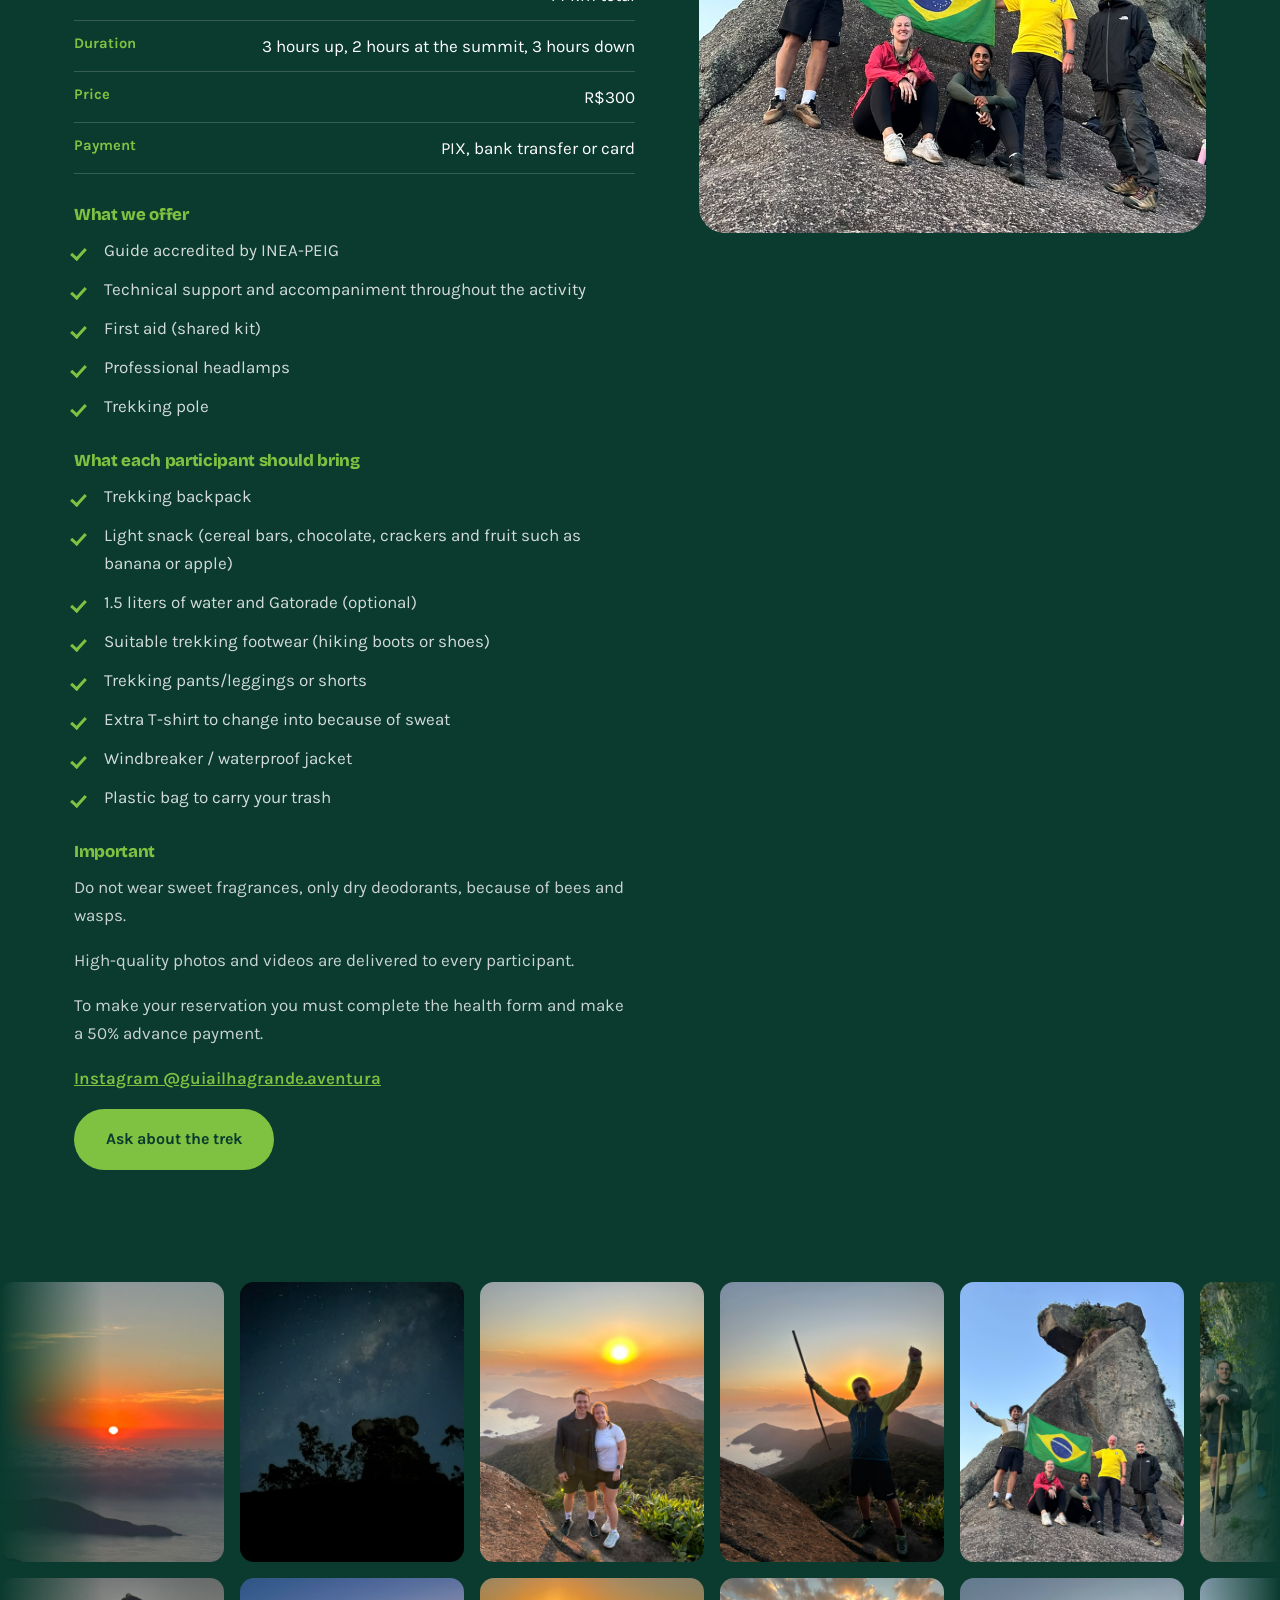
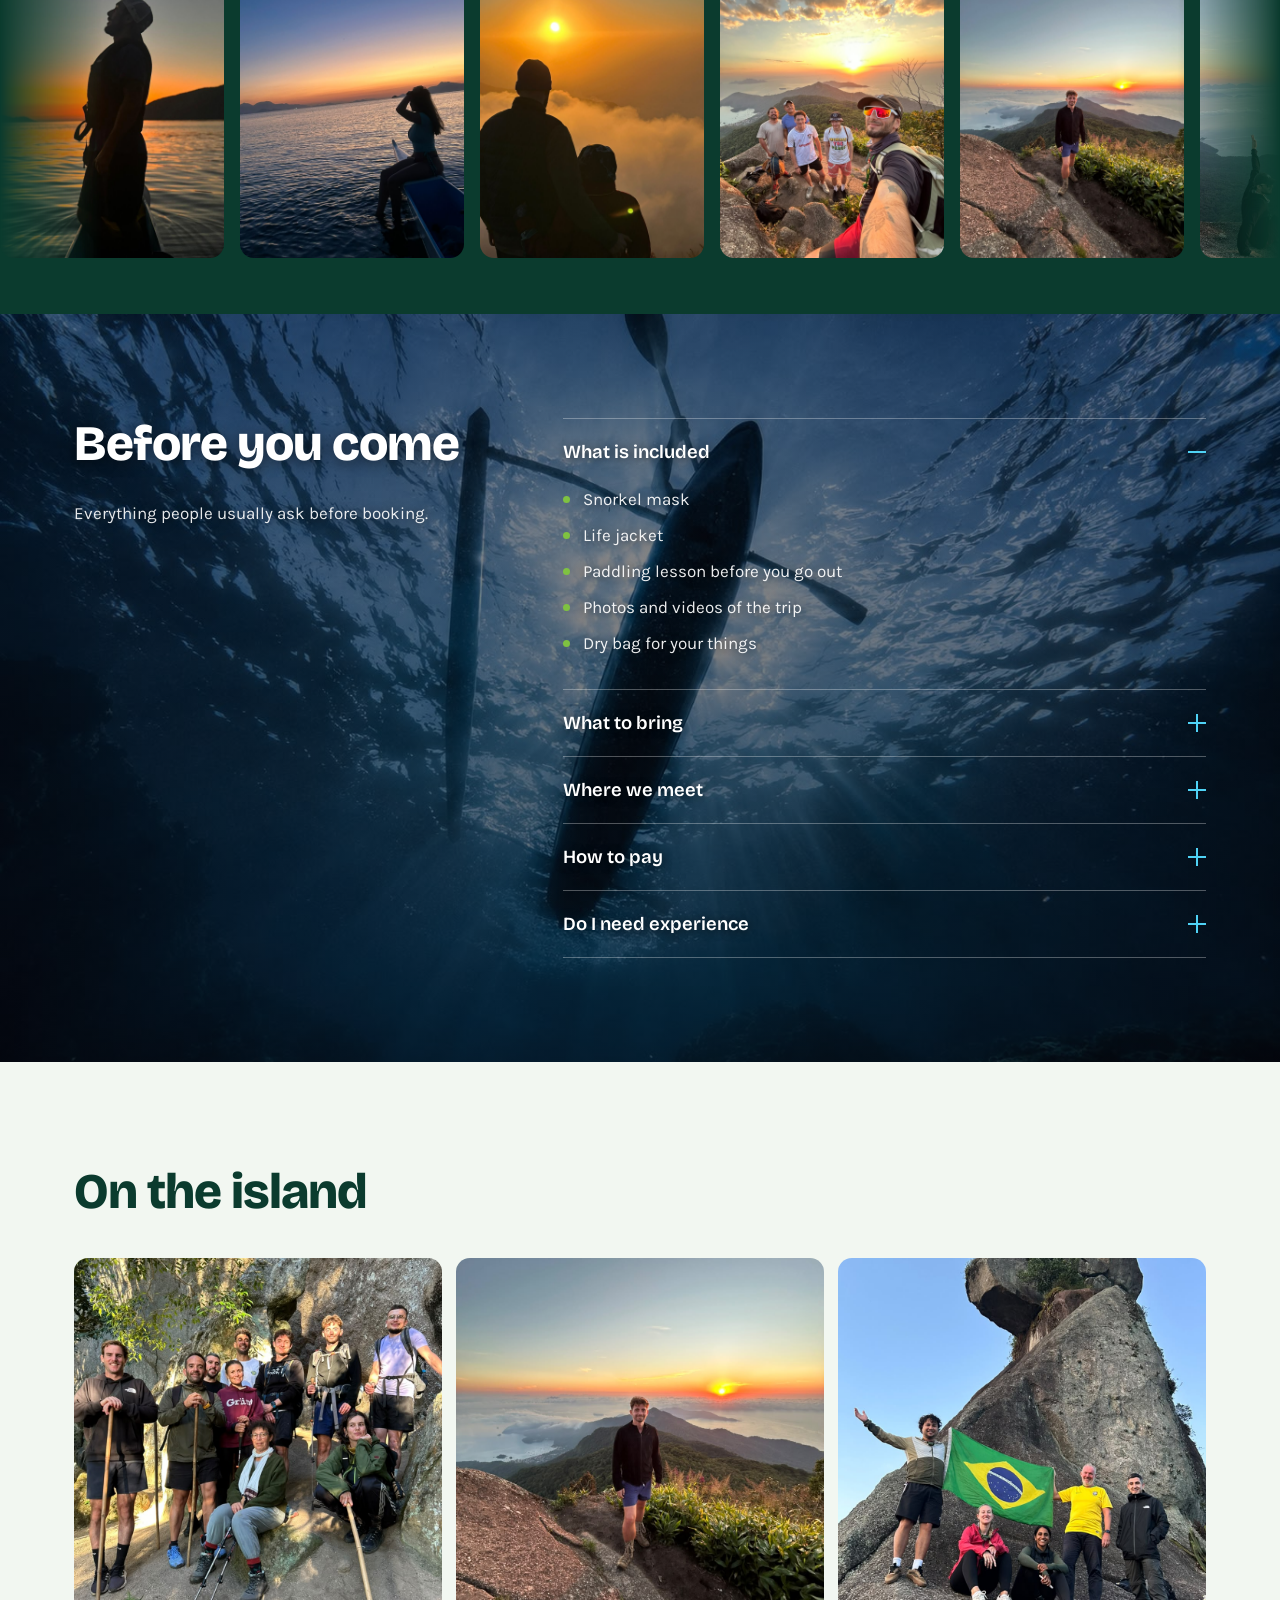
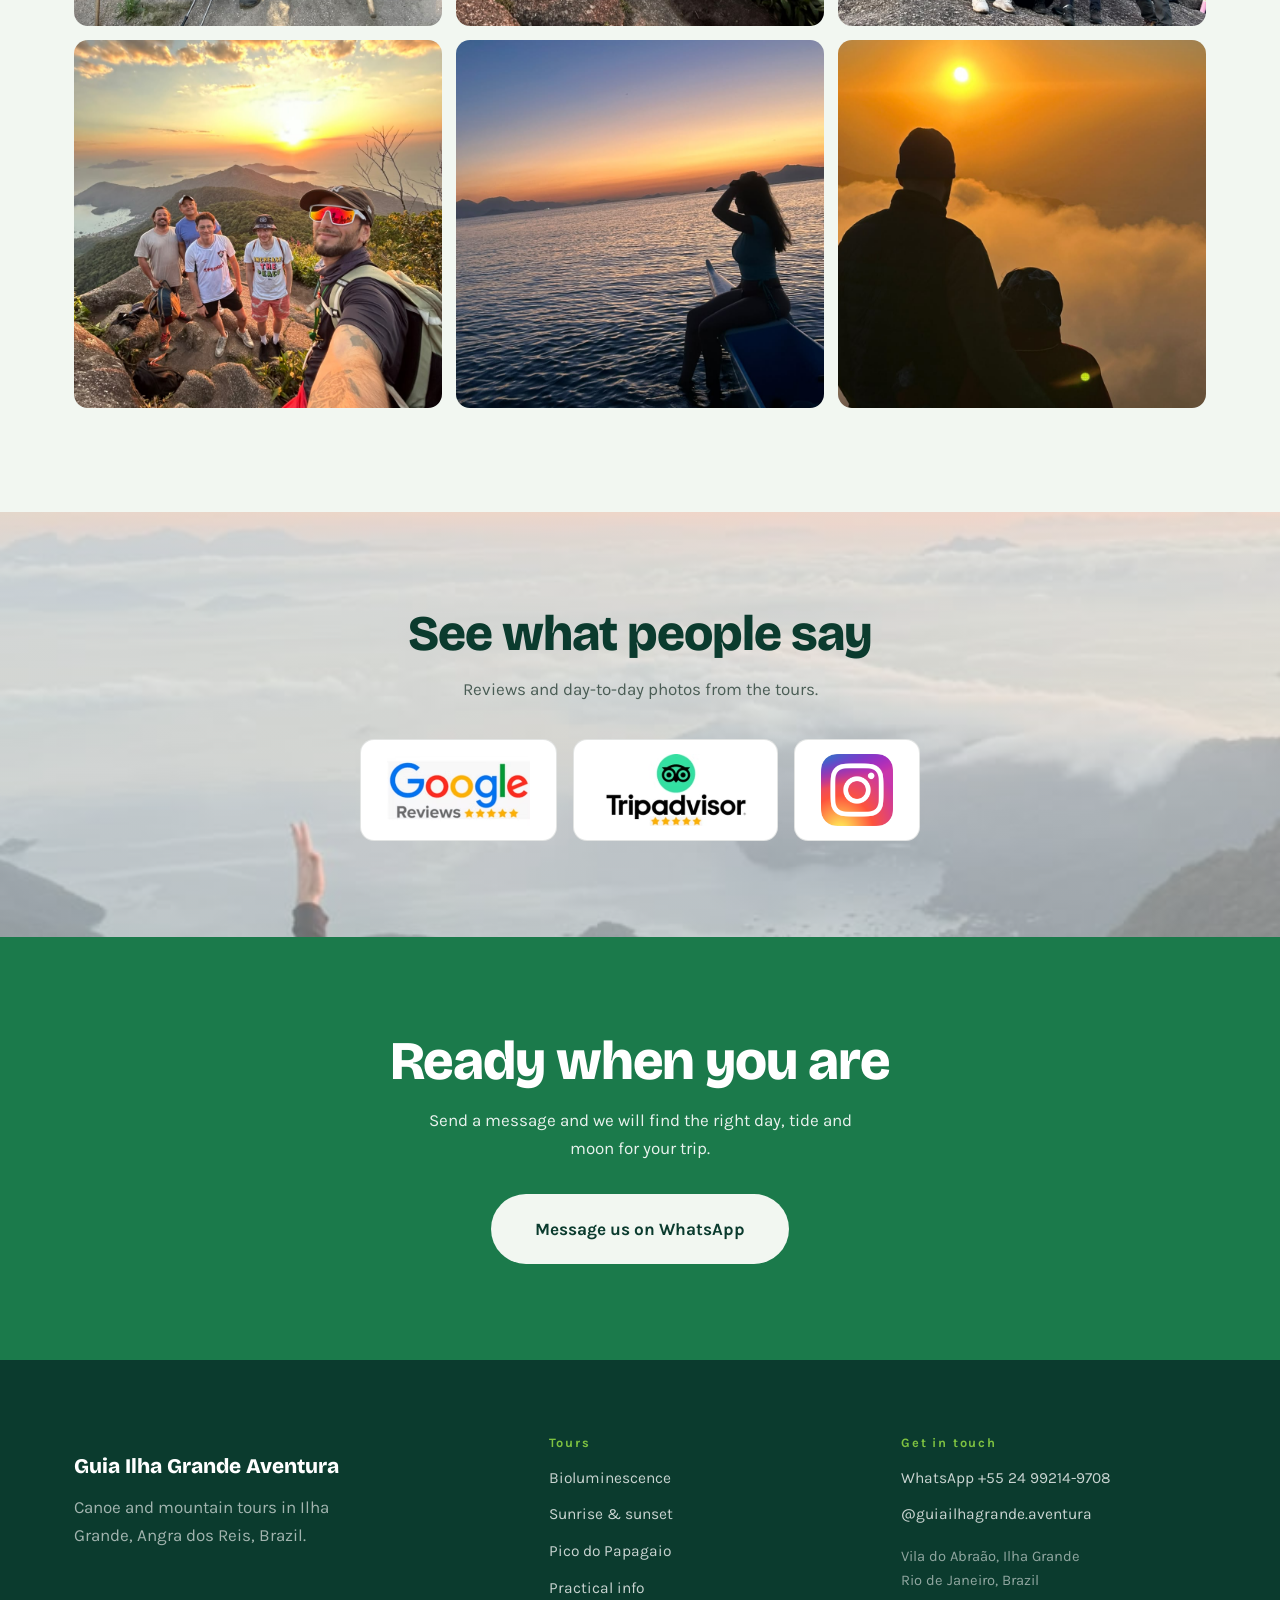
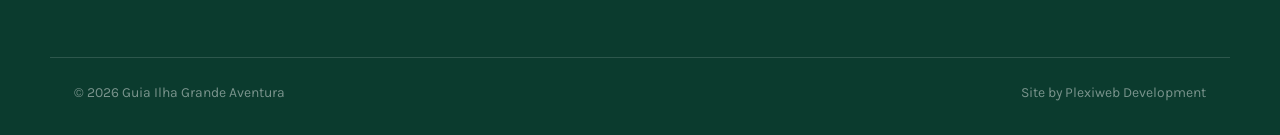
==== commit ccd49cc6: "Amanecer con fondo y carrusel vertical, popup de bioluminiscencia y ajustes - Amanecer en canoa hawa" ====
--- a/index.html
+++ b/index.html
@@ -41,7 +41,7 @@
 <link rel="preconnect" href="https://fonts.gstatic.com" crossorigin>
 <link href="https://fonts.googleapis.com/css2?family=Bricolage+Grotesque:opsz,wght@12..96,400;12..96,600;12..96,800&family=Karla:wght@400;500;700&display=swap" rel="stylesheet">
 
-<link rel="stylesheet" href="index.css?v=52">
+<link rel="stylesheet" href="index.css?v=66">
 </head>
 
 <body>
@@ -132,7 +132,7 @@
 
   <a class="split__half split__half--water" href="#karamuru">
     <!-- COMENTARIO REEMPLAZO: foto de canoa -->
-    <video class="split__img" autoplay muted loop playsinline preload="metadata" poster="11.jpeg" aria-hidden="true">
+    <video class="split__img" autoplay muted loop playsinline preload="metadata" poster="img/canoa3.jpeg" aria-hidden="true">
       <source src="img/canoa.mp4" type="video/mp4">
     </video>
     <div class="split__body">
@@ -203,12 +203,12 @@
     <h2 class="glow__title" data-i18n="glow.h">Bioluminescence tour in a Hawaiian canoe</h2>
 
     <div class="glow__cols">
-      <p class="glow__lead" data-i18n="glow.lead">
-        Capacity: up to 6 people + 1 instructor experienced in navigation and safety.
-      </p>
-      <p class="glow__note" data-i18n="glow.note">
-        Departure times may vary with the phases of the moon and seasonal conditions.
-      </p>
+      <div>
+        <p class="glow__note" data-i18n="glow.note">
+          Departure times may vary with the phases of the moon and seasonal conditions.
+        </p>
+        <button type="button" class="glow__more" data-open-dialog="glowDialog" data-i18n="glow.more">I want to know more about bioluminescence...</button>
+      </div>
     </div>
 
     <dl class="facts">
@@ -269,6 +269,15 @@
   </div>
 </section>
 
+<dialog class="glow-dialog" id="glowDialog" aria-labelledby="glowDialogTitle">
+  <h3 id="glowDialogTitle" data-i18n="glow.dlg.h">What is bioluminescence?</h3>
+  <p data-i18n="glow.dlg.p1">It is light produced by living things. In the sea, it is mostly made by plankton microorganisms (dinoflagellates) through a chemical reaction inside their bodies: a molecule called luciferin reacts with oxygen and an enzyme, luciferase, and releases energy as blue light.</p>
+  <p data-i18n="glow.dlg.p2">How does it work? These organisms glow when the water moves: a paddle stroke, a hand, a wave. The movement stimulates them and they flash briefly. It is a defence mechanism: the light startles small predators or gives away whatever is attacking them. That is why, as we paddle, every stroke leaves a trail of light.</p>
+  <p data-i18n="glow.dlg.p3">How much you see depends on nature: darker nights (little moon), calm seas and the amount of plankton in the water change with the time of year and sea conditions. That is why we adjust departure times to the moon and the season.</p>
+  <button type="button" class="btn btn--glow glow-dialog__close" data-close-dialog data-i18n="glow.dlg.close">Close</button>
+</dialog>
+
+
 
 <!-- ==========================================================================
      SECCIÓN 06 · KARAMURU · AMANECER Y ATARDECER
@@ -282,8 +291,25 @@
     <div class="tours__grid">
 
       <article class="tour">
-        <!-- COMENTARIO REEMPLAZO: foto del amanecer -->
-        <img class="tour__img" src="img/canoa3.jpeg" alt="Sunrise from a Hawaiian canoe in Ilha Grande" width="900" height="600" loading="lazy" data-i18n-attr="alt:alt.sunrise">
+        <!-- Carrusel vertical de 2 columnas en sentidos contrarios (como el de trekking pero vertical); las fotos se repiten para que el bucle no tenga salto. CSS puro, ver .tour__slides en index.css -->
+        <div class="tour__img tour__slides" role="img" aria-label="Sunrise from a Hawaiian canoe in Ilha Grande" data-i18n-attr="aria-label:alt.sunrise">
+            <div class="tour__col"><div class="tour__track">
+              <img src="11.jpeg" alt="" width="480" height="600" loading="lazy">
+              <img src="01.jpeg" alt="" width="480" height="600" loading="lazy">
+              <img src="img/canoas.jpeg" alt="" width="480" height="600" loading="lazy">
+              <img src="11.jpeg" alt="" width="480" height="600" loading="lazy">
+              <img src="01.jpeg" alt="" width="480" height="600" loading="lazy">
+              <img src="img/canoas.jpeg" alt="" width="480" height="600" loading="lazy">
+            </div></div>
+            <div class="tour__col"><div class="tour__track tour__track--down">
+              <img src="13.jpeg" alt="" width="480" height="600" loading="lazy">
+              <img src="img/mobile.jpeg" alt="" width="480" height="600" loading="lazy">
+              <img src="02.jpeg" alt="" width="480" height="600" loading="lazy">
+              <img src="13.jpeg" alt="" width="480" height="600" loading="lazy">
+              <img src="img/mobile.jpeg" alt="" width="480" height="600" loading="lazy">
+              <img src="02.jpeg" alt="" width="480" height="600" loading="lazy">
+            </div></div>
+        </div>
         <div class="tour__body">
           <p class="tour__text" data-i18n="sr.t">
             No experience is needed to take part. We leave before dawn and paddle to a spot to watch the sun come up.
@@ -627,7 +653,7 @@
   </svg>
 </a>
 
-<script src="i18n.js?v=37"></script>
-<script src="index.js?v=8" defer></script>
+<script src="i18n.js?v=38"></script>
+<script src="index.js?v=9" defer></script>
 </body>
 </html>
--- a/index.css
+++ b/index.css
@@ -368,7 +368,7 @@
     linear-gradient(to top, rgba(5,7,11,.85) 8%, rgba(10,26,36,.45) 50%, rgba(10,26,36,.1) 100%),
     url("img/banner-4.jpeg");
   background-size: cover;
-  background-position: center 50%;
+  background-position: center top;
 }
 
 .hero__content { position: relative; z-index: 2; }
@@ -610,6 +610,40 @@
   max-width: 42ch;
 }
 
+/* Enlace que abre el popup de bioluminiscencia */
+.glow__more {
+  display: inline-block;
+  margin-top: 16px;
+  padding: 0 0 3px;
+  background: none;
+  border: 0;
+  border-bottom: 2px solid var(--glow);
+  color: var(--glow);
+  font: inherit;
+  font-weight: 700;
+  text-align: left;
+  cursor: pointer;
+}
+.glow__more:hover { color: #fff; border-color: #fff; }
+
+/* Popup (dialog nativo) */
+.glow-dialog {
+  width: calc(100% - 40px);
+  max-width: 560px;
+  max-height: calc(100svh - 40px);
+  overflow-y: auto;
+  padding: 32px 30px 28px;
+  background: var(--deep-sea);
+  color: #fff;
+  border: 1px solid rgba(79,210,245,.4);
+  border-radius: var(--radius-lg);
+  box-shadow: 0 20px 60px rgba(0,0,0,.6);
+}
+.glow-dialog::backdrop { background: rgba(5,7,11,.72); }
+.glow-dialog h3 { font-size: 1.5rem; margin-bottom: 16px; color: var(--glow); }
+.glow-dialog p { color: rgba(255,255,255,.88); font-size: .98rem; }
+.glow-dialog__close { margin-top: 8px; }
+
 .facts {
   display: grid;
   grid-template-columns: repeat(4, 1fr);
@@ -669,8 +703,11 @@
 /* ==========================================================================
    9. TOURS DE CANOA · ZONA CELESTE SOBRE BLANCO
    ========================================================================== */
-.tours { padding: 104px 0; background: var(--paper); }
-.tours .h2 { color: var(--deep-sea); }
+.tours {
+  padding: 104px 0;
+  background: linear-gradient(rgba(5,7,11,.25), rgba(5,7,11,.35)), url("img/amanecer.jpeg") center / cover no-repeat var(--deep-sea);
+}
+.tours .h2 { color: #fff; text-shadow: 0 2px 16px rgba(0,0,0,.55); }
 
 .tours__grid {
   display: grid;
@@ -695,6 +732,55 @@
   background: #E8F6FB;
 }
 
+/* Tarjeta del amanecer: carrusel vertical de 2 columnas en sentidos contrarios
+   (como el de trekking pero vertical). Dejan ver el fondo de la sección. */
+.tour .tour__slides {
+  display: flex;
+  gap: 10px;
+  width: min(86%, 300px);
+  height: 320px;
+  aspect-ratio: auto;
+  margin: 24px auto 0;
+  overflow: visible;
+  background: transparent;
+}
+.tour__col {
+  flex: 1;
+  height: 100%;
+  min-width: 0;
+  overflow: hidden;
+  border-radius: var(--radius);
+  -webkit-mask-image: linear-gradient(to bottom, transparent, #000 10%, #000 90%, transparent);
+  mask-image: linear-gradient(to bottom, transparent, #000 10%, #000 90%, transparent);
+}
+.tour__track {
+  display: flex;
+  flex-direction: column;
+  gap: 10px;
+  padding-bottom: 10px;
+  animation: tour-up 40s linear infinite;
+}
+.tour__track--down { animation-name: tour-down; }
+.tour__track img {
+  width: 100%;
+  aspect-ratio: 4 / 5;
+  object-fit: cover;
+  border-radius: 10px;
+  flex-shrink: 0;
+}
+@keyframes tour-up   { from { transform: translateY(0); }    to { transform: translateY(-50%); } }
+@keyframes tour-down { from { transform: translateY(-50%); } to { transform: translateY(0); } }
+@media (prefers-reduced-motion: reduce) { .tour__track { animation: none; } }
+@media (min-width: 961px) {
+  .tour .tour__slides {
+    width: 290px;
+    height: 460px;          /* altura fija: las fotos desaparecen (difuminado) en el borde de arriba y de abajo */
+    align-self: center;
+    margin: 28px 0 28px 28px;
+    flex-shrink: 0;
+  }
+}
+
 .tour__body { padding: 32px; display: flex; flex-direction: column; flex: 1; }
 
 .tour__title {
@@ -730,6 +816,21 @@
   border-color: var(--glow);
 }
 .tour .link-cta:hover { color: var(--deep-sea); border-color: var(--deep-sea); }
+
+/* Amanecer: tarjeta bien transparente para apreciar la foto de fondo, con acentos amarillos
+   (igual que bioluminiscencia usa celeste). Para cambiar el amarillo, editar --sun. */
+.tours { --sun: #FFC933; }
+.tours .tour {
+  background: rgba(5,7,11,.32);
+  border-color: rgba(255,201,51,.45);
+}
+.tours .tour__text { color: #fff; text-shadow: 0 1px 10px rgba(0,0,0,.7); }
+.tours .tour__meta { border-top-color: rgba(255,201,51,.35); }
+.tours .tour__meta li { border-bottom-color: rgba(255,201,51,.35); color: #fff; text-shadow: 0 1px 8px rgba(0,0,0,.7); }
+.tours .tour__meta span { color: var(--sun); }
+.tours .tour__meta a, .tours .tour .link-cta { color: var(--sun); }
+.tours .tour .link-cta { border-color: var(--sun); }
+.tours .tour .link-cta:hover { color: #fff; border-color: #fff; }
 
 
 /* Un solo tour: tarjeta horizontal en pantallas anchas */
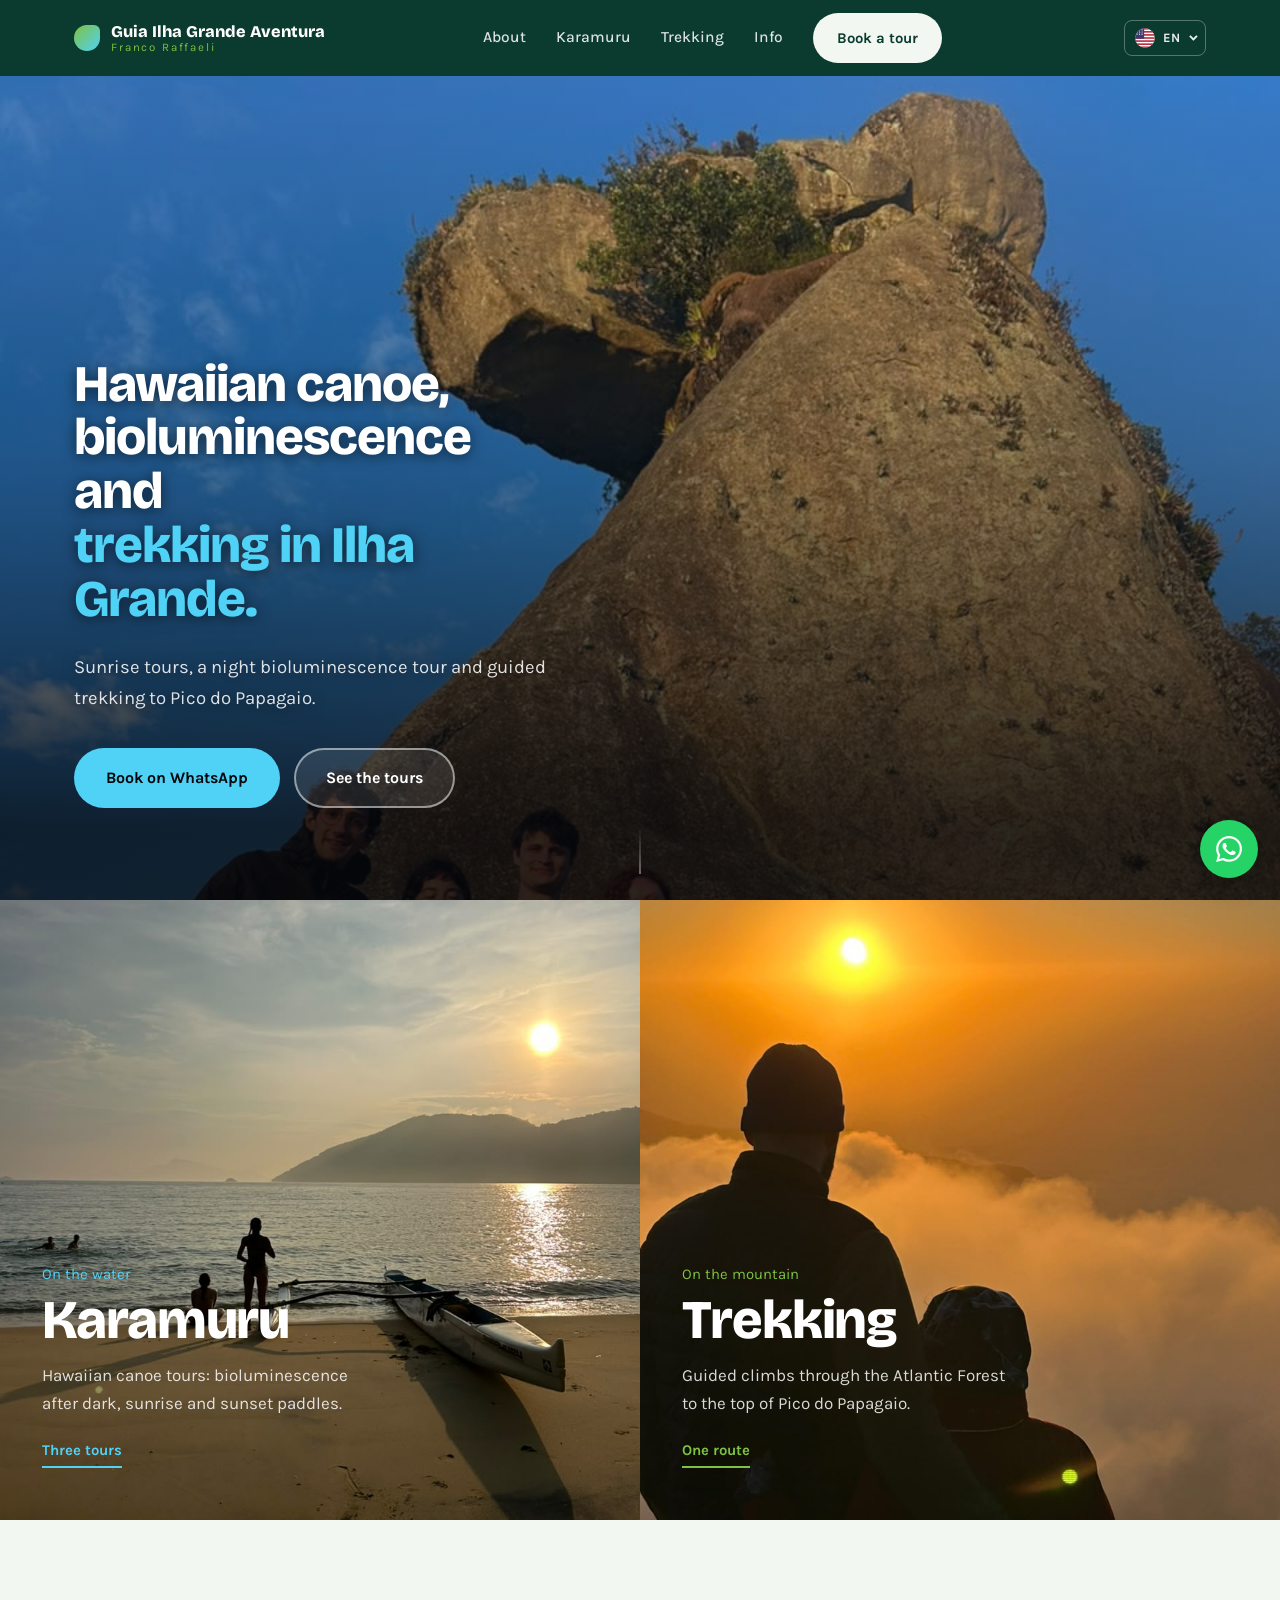
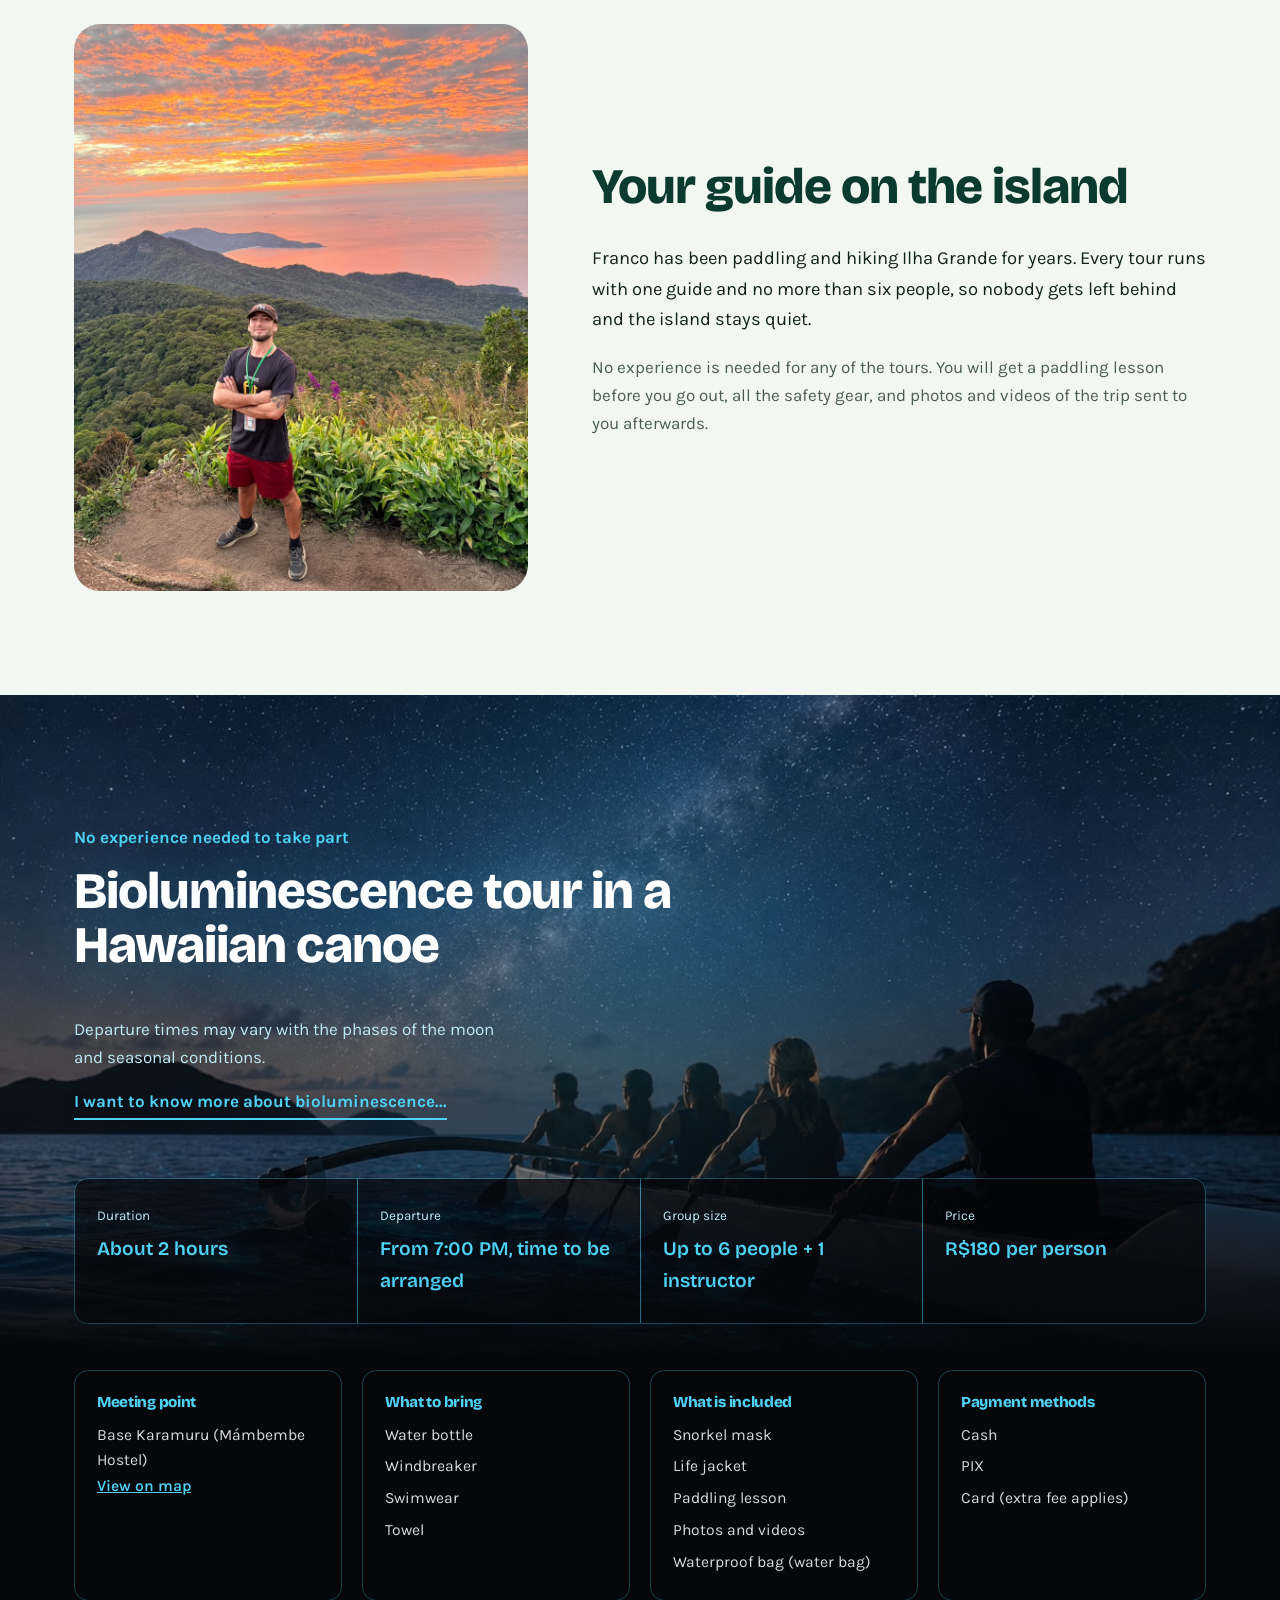
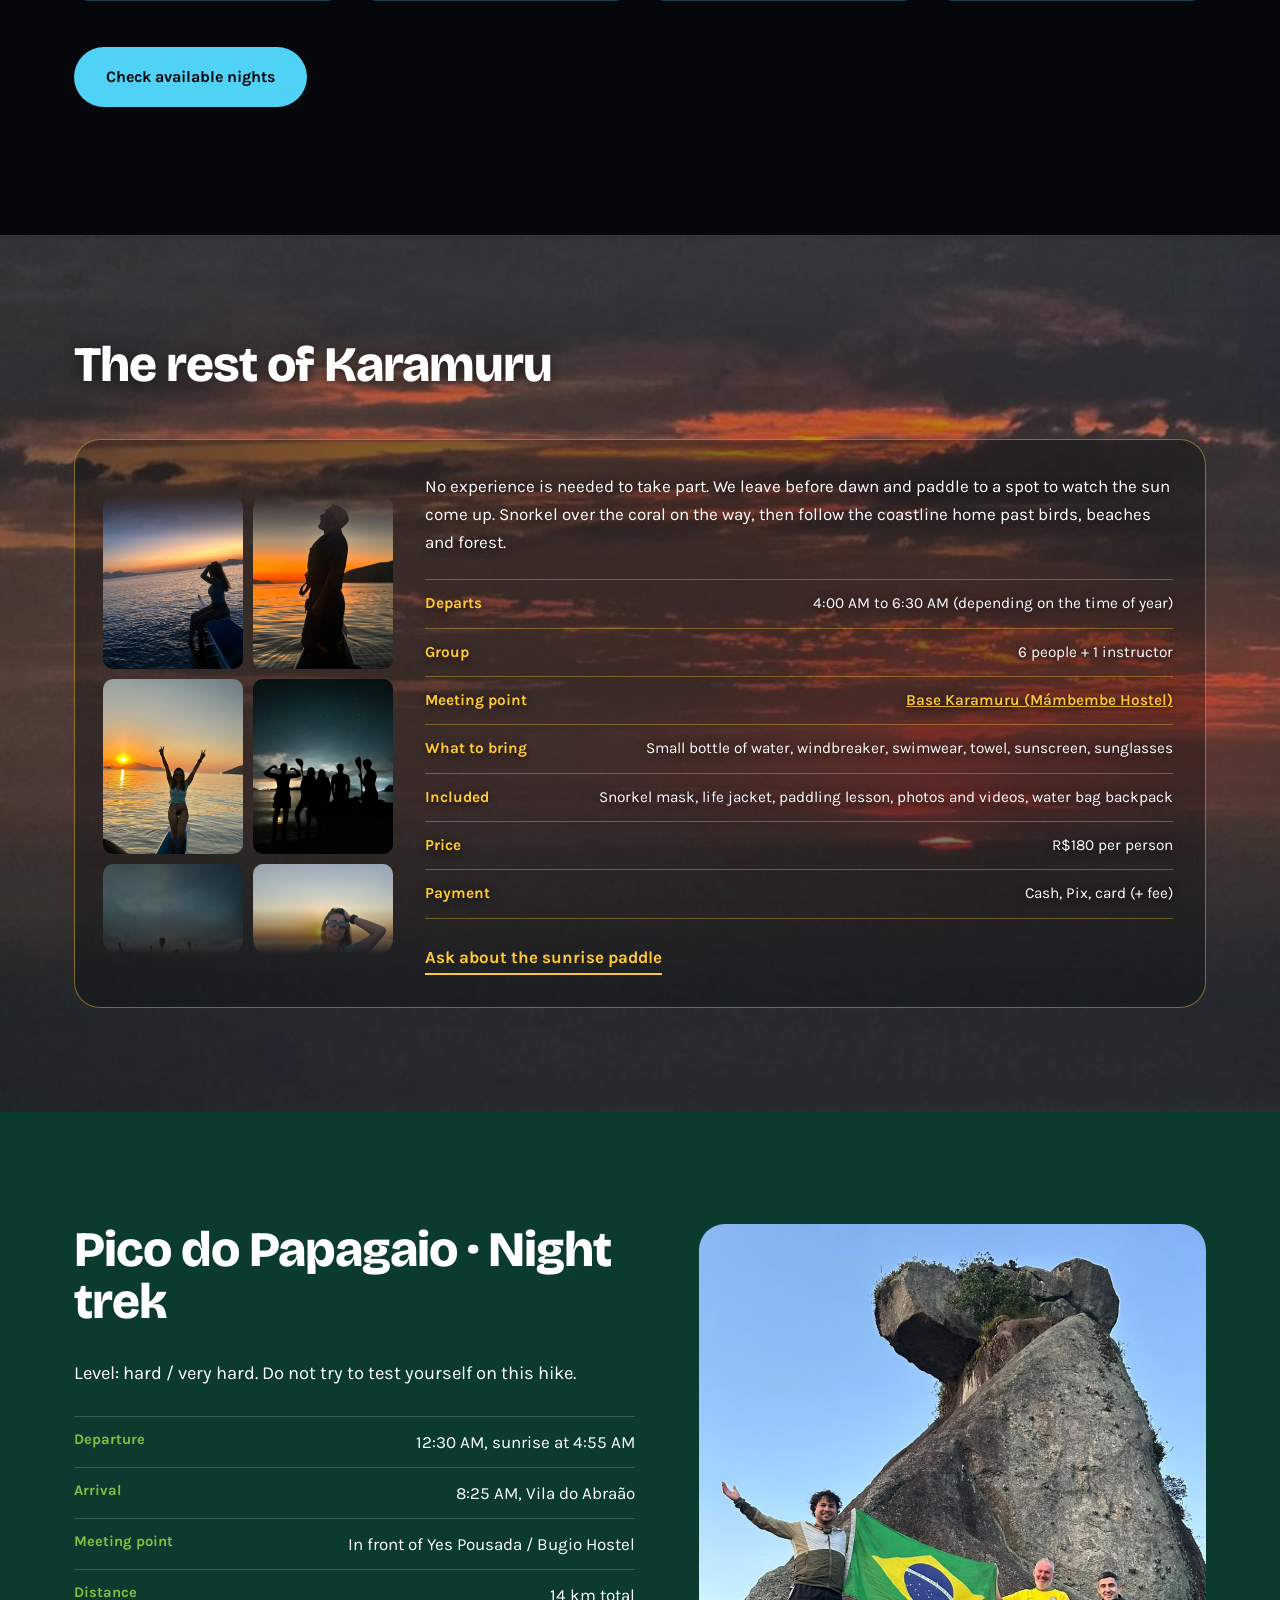
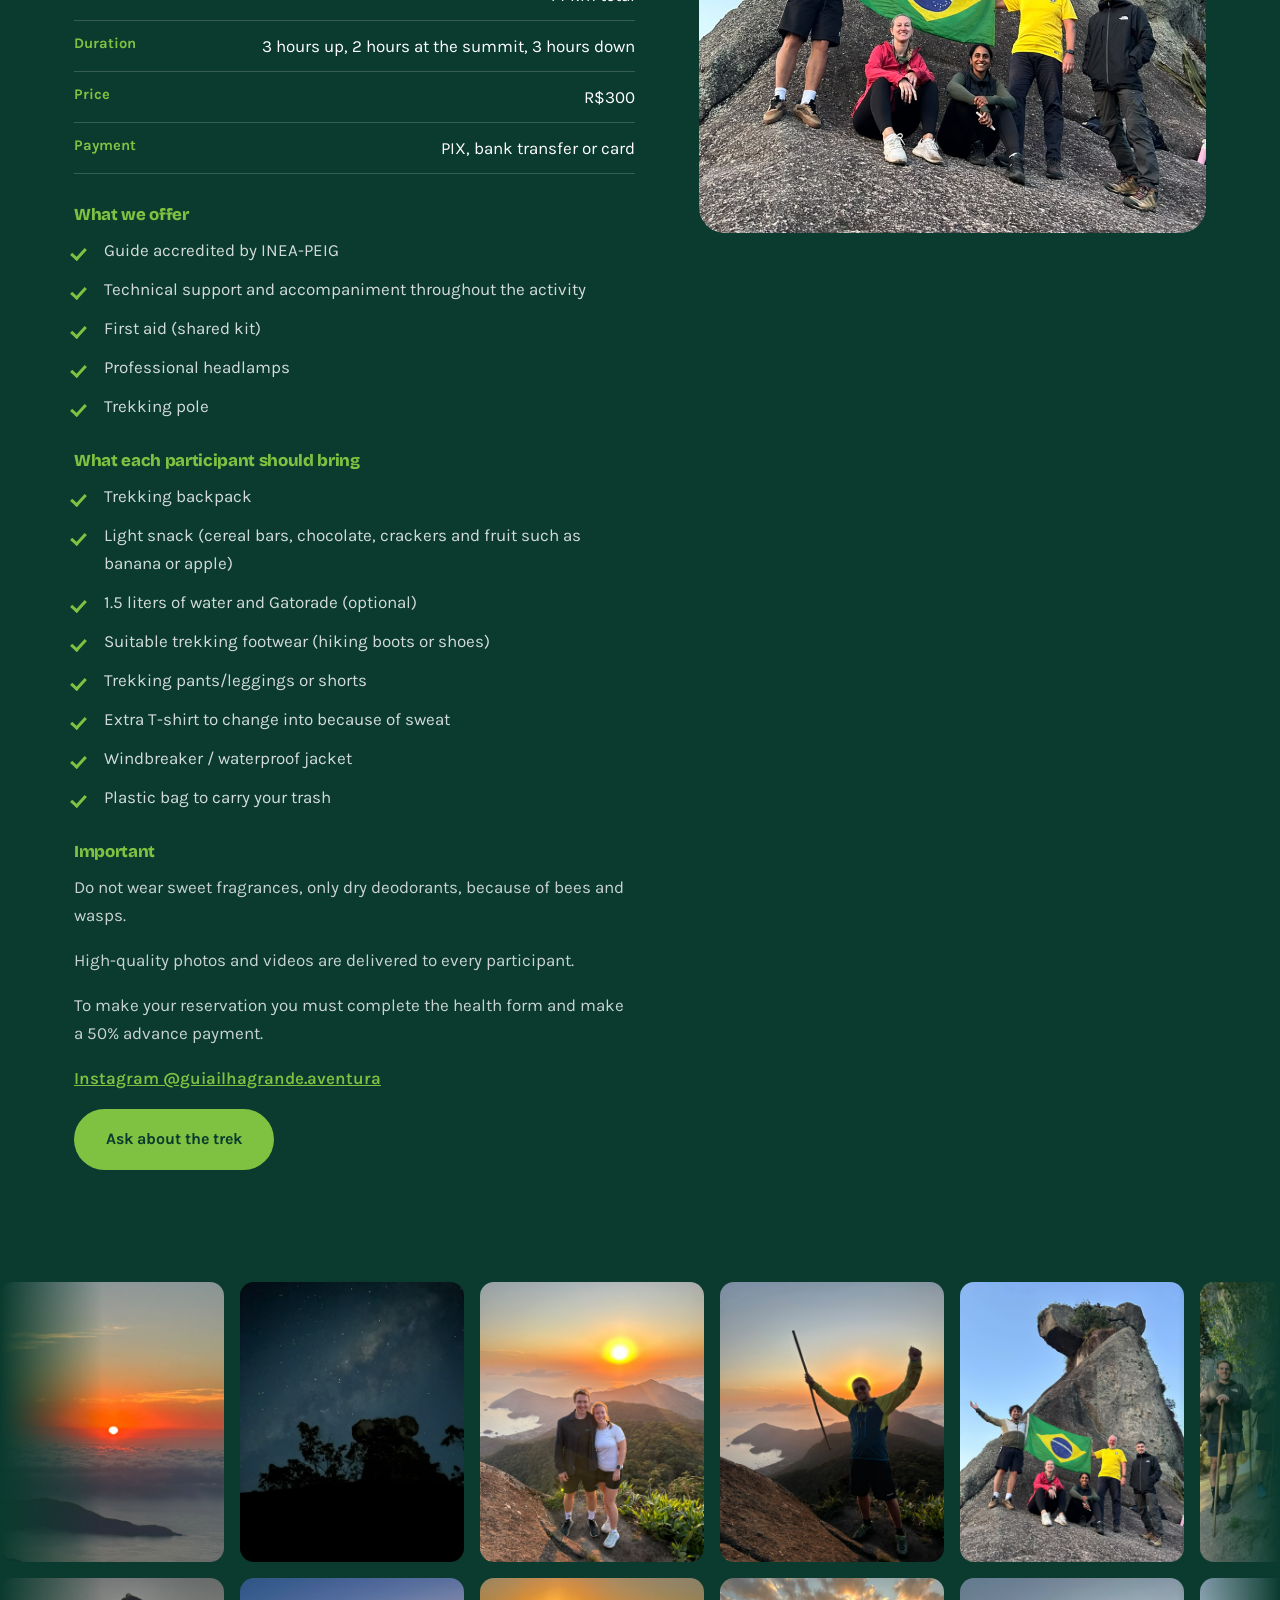
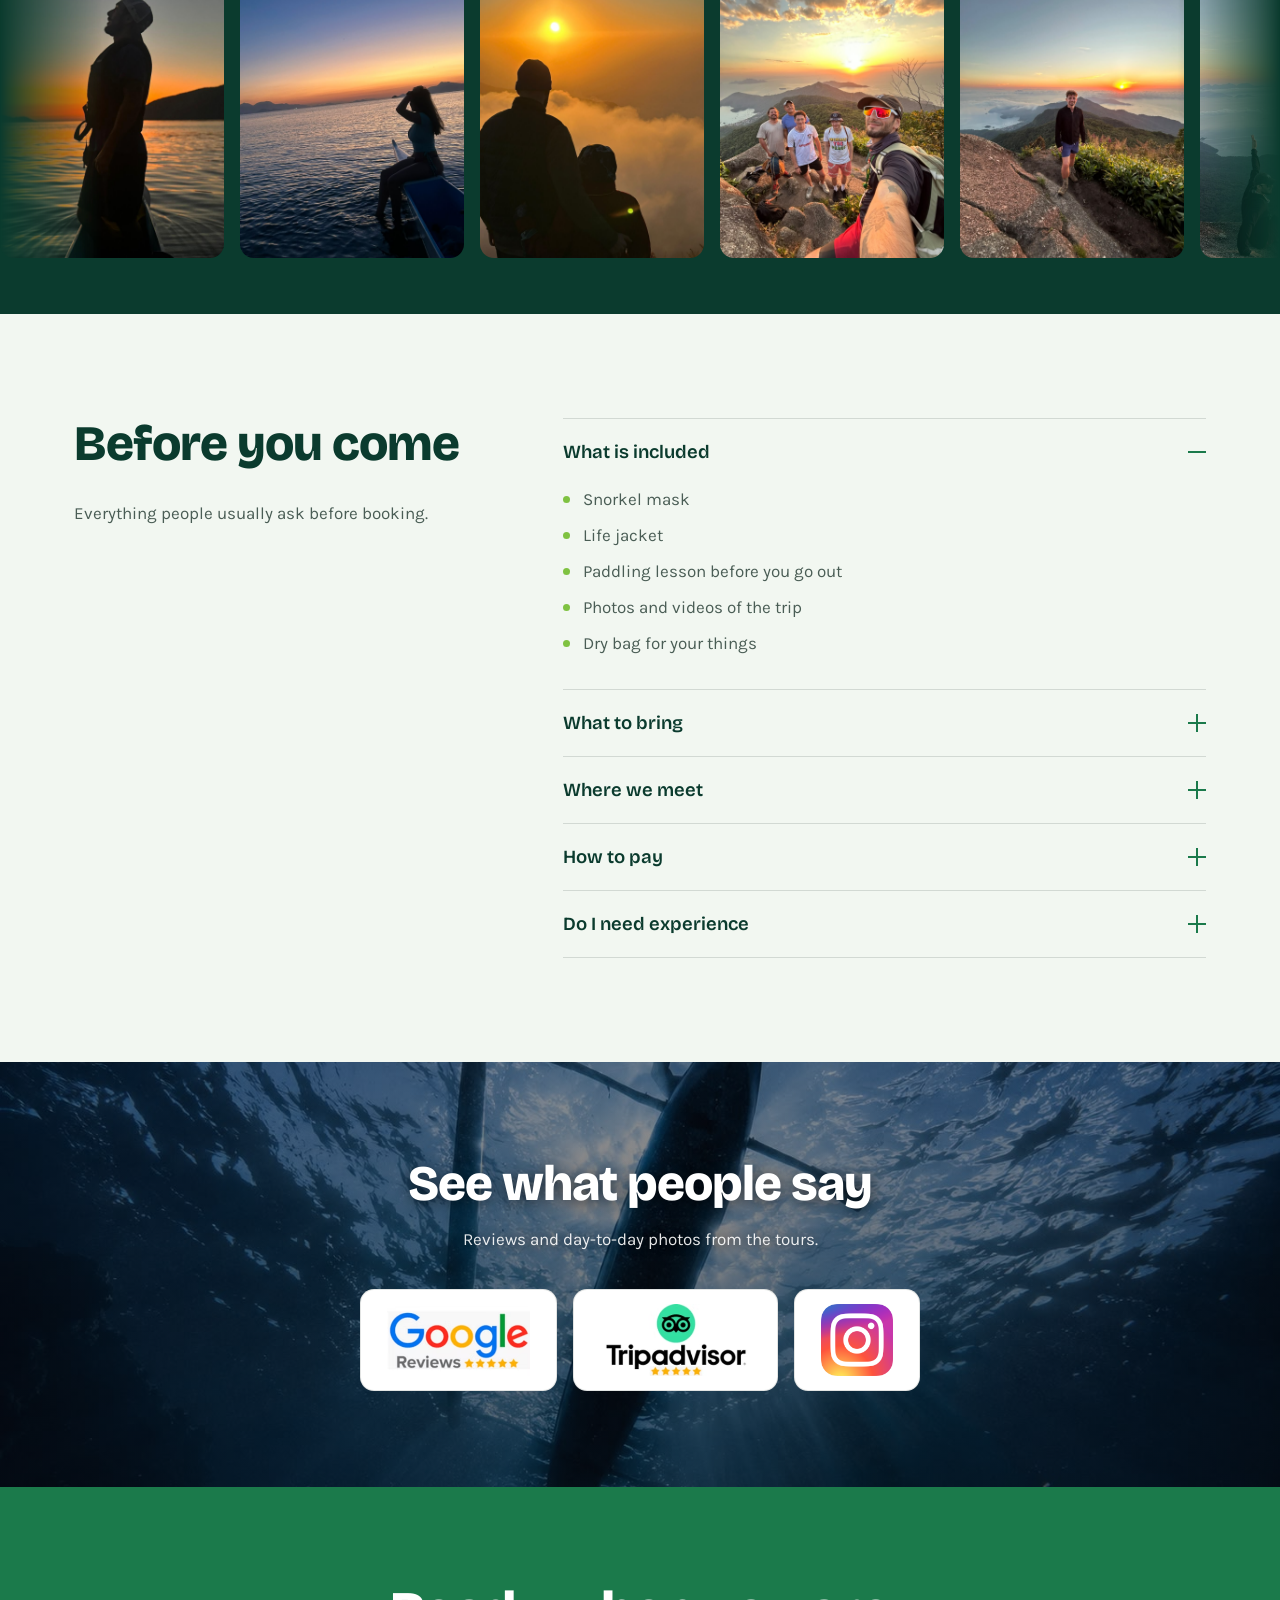
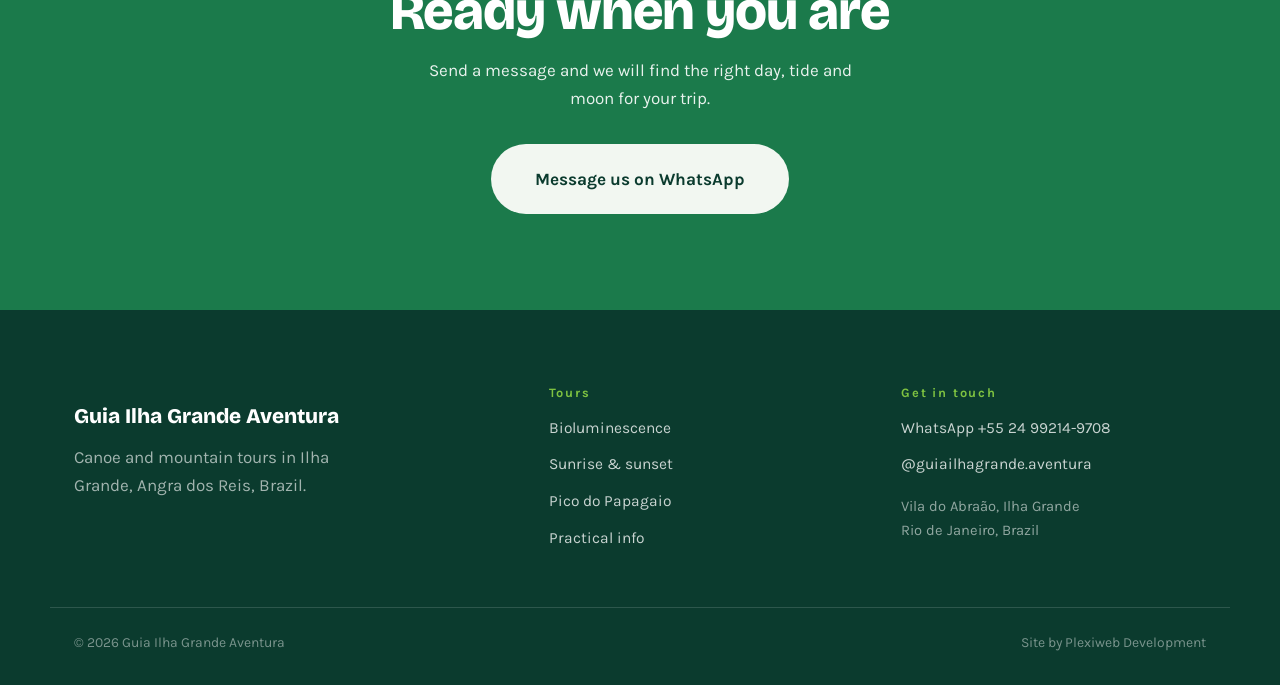
==== commit e19f733d: "Reviews con foto de fondo, título de recomendaciones y sin galería - Reviews: foto de debajo del agu" ====
--- a/index.html
+++ b/index.html
@@ -41,7 +41,7 @@
 <link rel="preconnect" href="https://fonts.gstatic.com" crossorigin>
 <link href="https://fonts.googleapis.com/css2?family=Bricolage+Grotesque:opsz,wght@12..96,400;12..96,600;12..96,800&family=Karla:wght@400;500;700&display=swap" rel="stylesheet">
 
-<link rel="stylesheet" href="index.css?v=66">
+<link rel="stylesheet" href="index.css?v=68">
 </head>
 
 <body>
@@ -527,26 +527,6 @@
 
 
 <!-- ==========================================================================
-     SECCIÓN 09 · GALERÍA
-     ========================================================================== -->
-<section class="gallery">
-  <div class="wrap">
-    <h2 class="h2 gallery__title" data-i18n="gal.h">On the island</h2>
-
-    <!-- COMENTARIO REEMPLAZO: reemplazá las 6 fotos. Cuadradas o casi cuadradas funcionan mejor. -->
-    <div class="gallery__grid">
-      <img src="04.jpeg" alt="Canoe group on the water" width="800" height="800" loading="lazy" data-i18n-attr="alt:alt.g1">
-      <img src="05.jpeg" alt="Forest trail in Ilha Grande" width="800" height="800" loading="lazy" data-i18n-attr="alt:alt.g2">
-      <img src="06.jpeg" alt="Snorkelling over coral" width="800" height="800" loading="lazy" data-i18n-attr="alt:alt.g3">
-      <img src="07.jpeg" alt="View from the summit" width="800" height="800" loading="lazy" data-i18n-attr="alt:alt.g4">
-      <img src="11.jpeg" alt="Sunset from the canoe" width="800" height="800" loading="lazy" data-i18n-attr="alt:alt.g5">
-      <img src="09.jpeg" alt="Beach in Ilha Grande" width="800" height="800" loading="lazy" data-i18n-attr="alt:alt.g6">
-    </div>
-  </div>
-</section>
-
-
-<!-- ==========================================================================
      SECCIÓN 10 · CONFIANZA
      Muestra dónde se puede verificar la operación. Sin testimonios inventados.
 
@@ -653,7 +633,7 @@
   </svg>
 </a>
 
-<script src="i18n.js?v=38"></script>
+<script src="i18n.js?v=40"></script>
 <script src="index.js?v=9" defer></script>
 </body>
 </html>
--- a/index.css
+++ b/index.css
@@ -885,10 +885,7 @@
 /* ==========================================================================
    11. INFO / ACORDEÓN
    ========================================================================== */
-.info {
-  padding: 104px 0;
-  background: linear-gradient(rgba(5,7,11,.45), rgba(5,7,11,.6)), url("img/debajo-del-agua.jpeg") center / cover no-repeat var(--deep-sea);
-}
+.info { padding: 104px 0; background: var(--mist); }
 
 .info__grid {
   display: grid;
@@ -961,18 +958,6 @@
   background: var(--frond);
 }
 
-/* Antes de venir: letras claras sobre la foto de fondo */
-.info .h2 { color: #fff; text-shadow: 0 2px 14px rgba(0,0,0,.55); }
-.info .info__intro p { color: rgba(255,255,255,.9); text-shadow: 0 1px 10px rgba(0,0,0,.6); }
-.info .accordion { border-top-color: rgba(255,255,255,.3); }
-.info .acc { border-bottom-color: rgba(255,255,255,.3); }
-.info .acc__head { color: #fff; text-shadow: 0 1px 10px rgba(0,0,0,.6); }
-.info .acc__head:hover { color: var(--glow); }
-.info .acc__icon::before, .info .acc__icon::after { background: var(--glow); }
-.info .acc__inner { color: rgba(255,255,255,.92); text-shadow: 0 1px 10px rgba(0,0,0,.6); }
-.info .acc__inner .link-cta { color: var(--glow); border-color: var(--glow); }
-.info .acc__inner .link-cta:hover { color: #fff; border-color: #fff; }
-
 
 /* ==========================================================================
    12. GALERÍA
@@ -1006,13 +991,13 @@
   padding: 96px 0;
   text-align: center;
   background-image:
-    linear-gradient(to bottom, rgba(242,247,241,.55) 0%, rgba(242,247,241,.45) 100%),
-    url("03.jpeg");
+    linear-gradient(rgba(5,7,11,.45), rgba(5,7,11,.6)),
+    url("img/debajo-del-agua.jpeg");
   background-size: cover;
   background-position: center;
 }
-.trust__title { margin-bottom: .3em; }
-.trust__text { color: var(--ink-soft); margin-bottom: 36px; }
+.trust__title { margin-bottom: .3em; color: #fff; text-shadow: 0 2px 14px rgba(0,0,0,.55); }
+.trust__text { color: rgba(255,255,255,.9); margin-bottom: 36px; text-shadow: 0 1px 10px rgba(0,0,0,.6); }
 
 .trust__links {
   display: flex;
